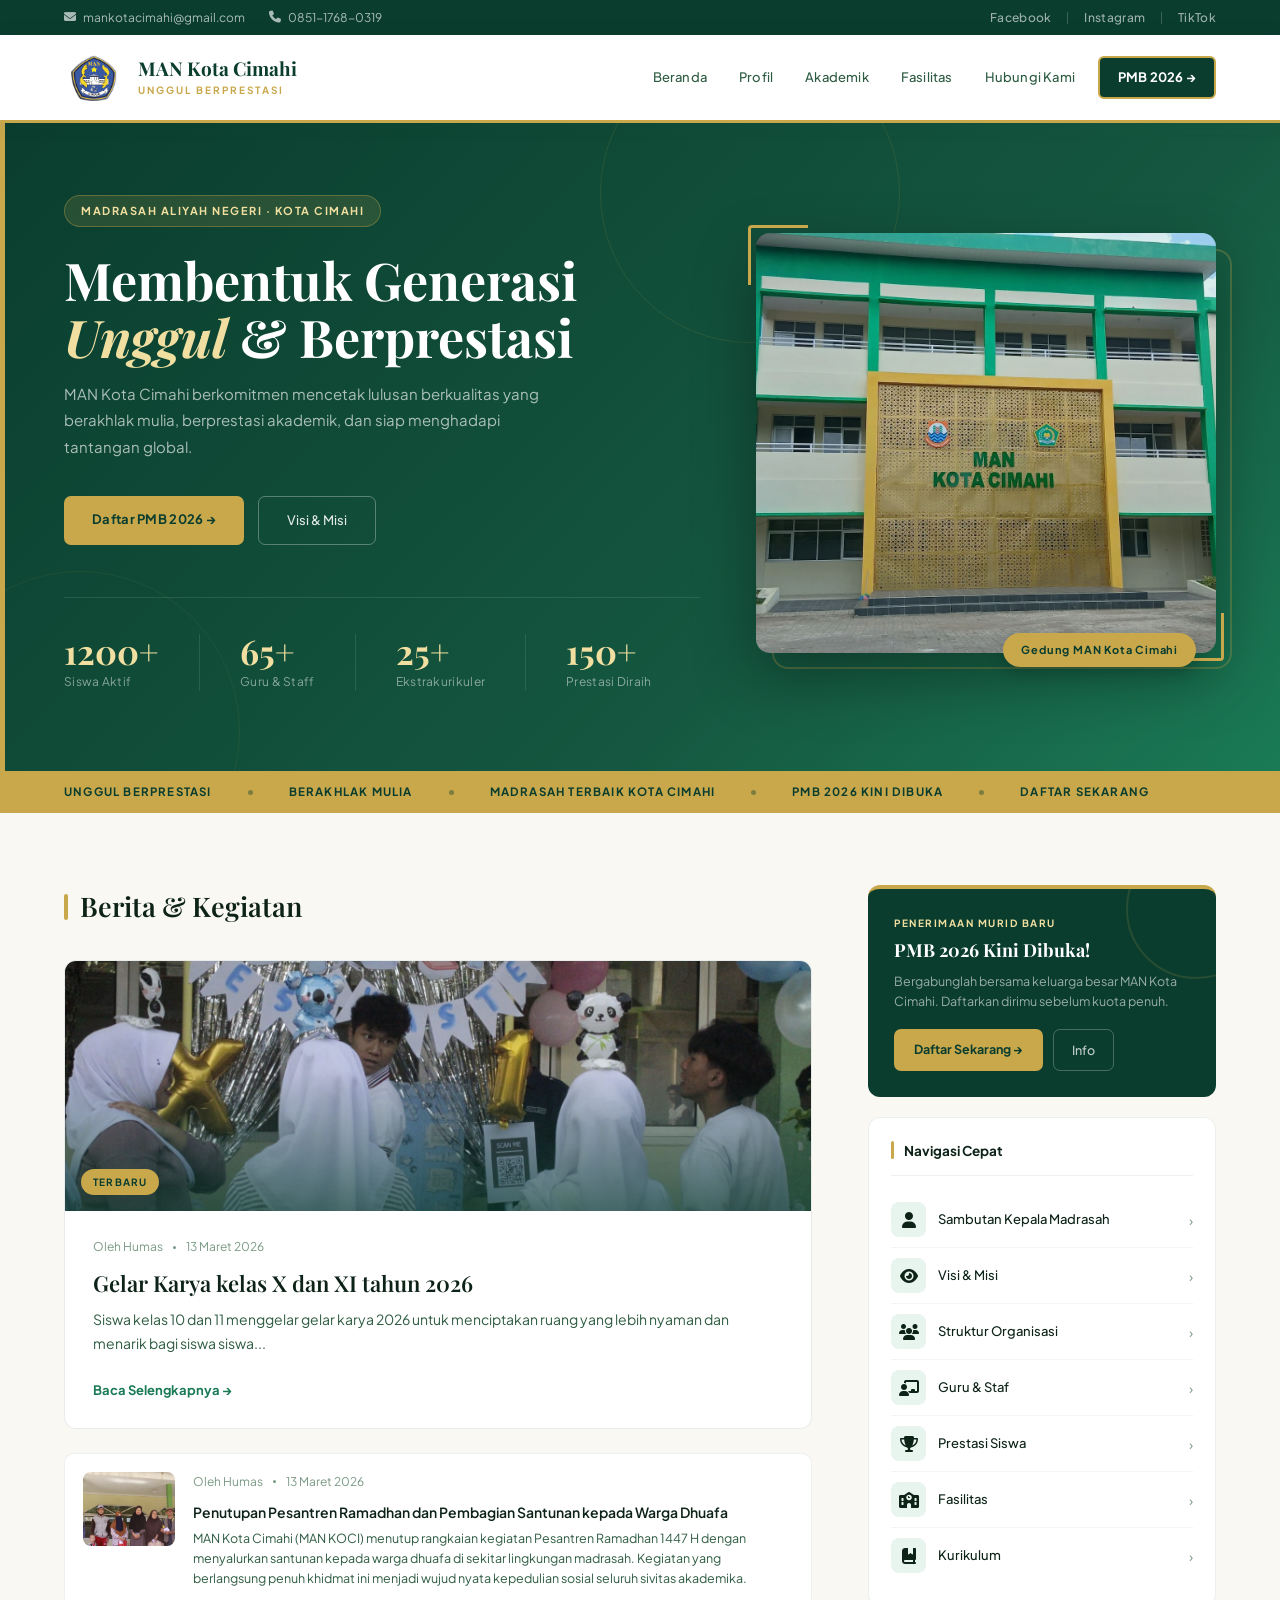
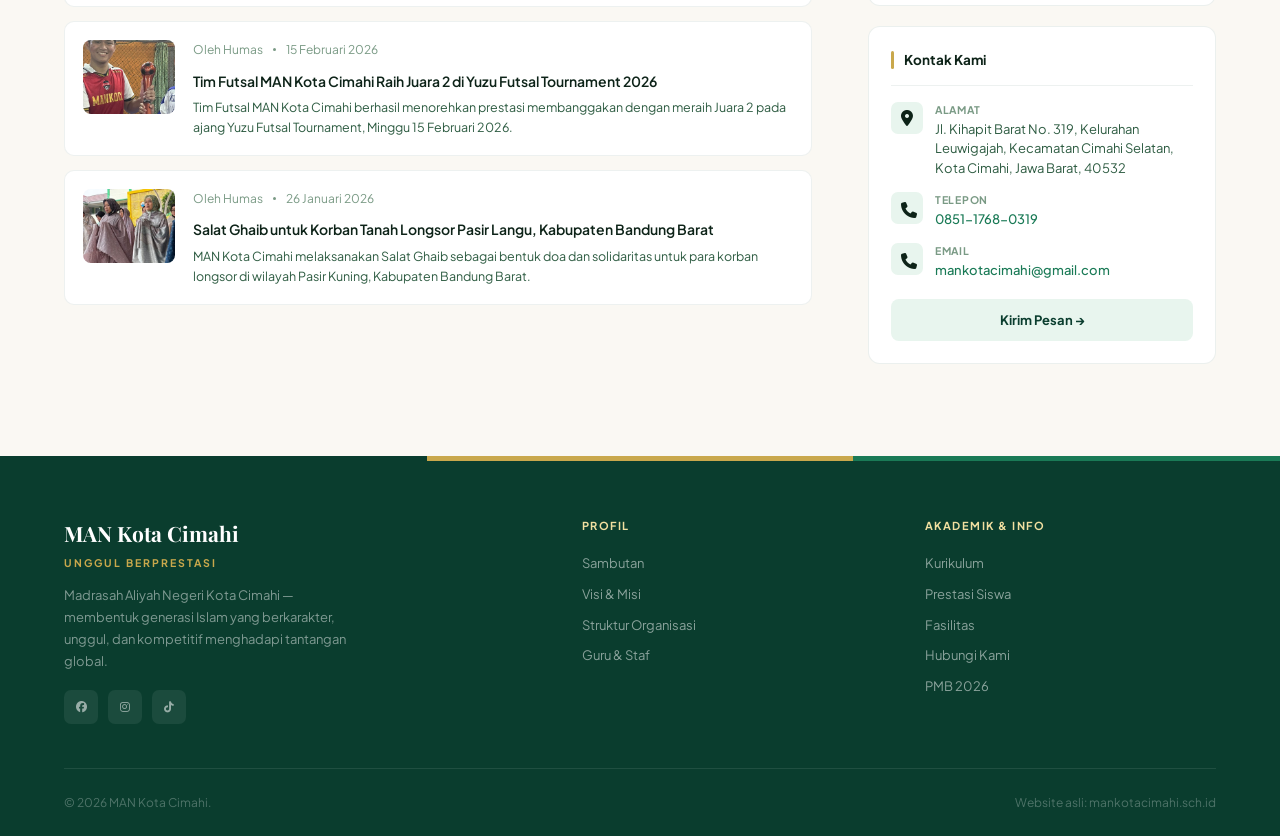
==== index.html @ 8b32c743 "Mengganti tiap logo svg menjadi logo dari Font Awesome, menghapus berita AE, dan merapihkan CSS" ====
<!DOCTYPE html>
<html lang="id">
    <head>
    <meta charset="UTF-8">
    <meta name="viewport" content="width=device-width, initial-scale=1.0">
    <title>MAN Kota Cimahi - Unggul Berprestasi</title>
    <link rel="preconnect" href="https://fonts.googleapis.com">
    <link rel="stylesheet" href="style.css">
    <link rel="icon" type="image/jpeg" href="souce img/mankoci.jpg">
    <link href="https://fonts.googleapis.com/css2?family=Playfair+Display:wght@500;600;700&family=Plus+Jakarta+Sans:wght@300;400;500;600;700&display=swap" rel="stylesheet">
    <link rel="stylesheet" href="https://cdnjs.cloudflare.com/ajax/libs/font-awesome/6.5.1/css/all.min.css">
</head>

<body>
    <div class="topbar">
        <div class="topbar-kiri">
            <a href="mailto:mankotacimahi@gmail.com">
                <i class="fa-solid fa-envelope topbar-icon"></i>mankotacimahi@gmail.com
            </a>

            <a href="tel:085117680319">
                <i class="fa-solid fa-phone topbar-icon"></i>0851-1768-0319
            </a>
        </div>
    <div class="topbar-kanan">
        <a href="https://facebook.com/mankotacimahi">Facebook</a>
        <div class="topbar-divider"></div>
        <a href="https://instagram.com/mankotacimahi_official">Instagram</a>
        <div class="topbar-divider"></div>
        <a href="https://tiktok.com/mankotacimahi">TikTok</a>
    </div>
    </div>

    <header>
        <div class="logo-area">
            <div class="logo-lingkaran">
            <img
                src="/souce img/mankoci.jpg"
                alt="Logo MAN Kota Cimahi"
                onerror="this.style.display='none'">
            </div>
            <div class="logo-teks">
            <h1>MAN Kota Cimahi</h1>
            <p>Unggul Berprestasi</p>
            </div>
        </div>
        <nav>
            <a href="https://mankotacimahi.sch.id/">Beranda</a>
            <a href="https://mankotacimahi.sch.id/sambutan/">Profil</a>
            <a href="https://mankotacimahi.sch.id/kurikulum/">Akademik</a>
            <a href="https://mankotacimahi.sch.id/fasilitas/">Fasilitas</a>
            <a href="https://mankotacimahi.sch.id/hubungi-kami/">Hubungi Kami</a>
            <a href="https://pmb.mankotacimahi.sch.id" class="nav-pmb">PMB 2026 →</a>
        </nav>
    </header>

    <section class="hero">
        <div class="hero-strip"></div>
        <div class="hero-deko-1"></div>
        <div class="hero-deko-2"></div>

        <div class="hero-inner">

            <div class="hero-teks">
                <div class="hero-badge">
                    <span>Madrasah Aliyah Negeri · Kota Cimahi</span>
                </div>
                <h2>Membentuk Generasi<br><em>Unggul</em> &amp; Berprestasi</h2>
                <p>MAN Kota Cimahi berkomitmen mencetak lulusan berkualitas yang berakhlak mulia, berprestasi akademik, dan siap menghadapi tantangan global.</p>
                <div class="hero-tombol">
                    <a href="https://pmb.mankotacimahi.sch.id" class="btn-emas">Daftar PMB 2026 →</a>
                    <a href="https://mankotacimahi.sch.id/visi-misi/" class="btn-outline">Visi & Misi</a>
                </div>
                <div class="hero-statistik">
                    <div class="stat">
                        <div class="stat-angka">1200+</div>
                        <div class="stat-label">Siswa Aktif</div>
                    </div>
                        <div class="stat">
                        <div class="stat-angka">65+</div>
                        <div class="stat-label">Guru & Staff</div>
                    </div>
                        <div class="stat">
                        <div class="stat-angka">25+</div>
                        <div class="stat-label">Ekstrakurikuler</div>
                    </div>
                        <div class="stat">
                        <div class="stat-angka">150+</div>
                        <div class="stat-label">Prestasi Diraih</div>
                    </div>
                </div>
            </div>

            <div class="hero-foto">
                <div class="hero-foto-frame">
                    <img
                    src="/souce img/gedung.jpg"
                    alt="Gedung MAN Kota Cimahi"
                    onerror="this.style.background='#155740'; this.style.display='block'">
                </div>
                <span class="foto-badge">Gedung MAN Kota Cimahi</span>
                <div class="foto-sudut"></div>
            </div>

        </div>
    </section>

    <div class="strip-emas">
        <span class="strip-item">Unggul Berprestasi</span>
        <span class="strip-titik"></span>
        <span class="strip-item">Berakhlak Mulia</span>
        <span class="strip-titik"></span>
        <span class="strip-item">Madrasah Terbaik Kota Cimahi</span>
        <span class="strip-titik"></span>
        <span class="strip-item">PMB 2026 Kini Dibuka</span>
        <span class="strip-titik"></span>
        <span class="strip-item">Daftar Sekarang</span>
    </div>

    <div class="konten-utama">

    <div>
        <div class="label-seksi">
            <h3>Berita &amp; Kegiatan</h3>
        </div>

        <div class="artikel-featured">
            <div class="artikel-gambar">
                <img
                src="/souce img/karya.jpeg"
                alt="Penutupan Pesantren Ramadhan"
                onerror="this.style.display='none'">
                <span class="badge-terbaru">Terbaru</span>
            </div>
            <div class="artikel-body">
                <div class="artikel-meta">
                    <span>Oleh Humas</span>
                    <span class="meta-dot"></span>
                    <span>13 Maret 2026</span>
                </div>
                <h4>
                    <a href="https://mankotacimahi.sch.id/2026/03/13/penutupan-pesantren-ramadhan-dan-pgian-santunan-kepada-warga-dhuafa/">
                        Gelar Karya kelas X dan XI tahun 2026
                    </a>
                </h4>
                <p>Siswa kelas 10 dan 11 menggelar gelar karya 2026 untuk menciptakan ruang yang lebih nyaman dan menarik bagi siswa siswa...</p>
                <a href="https://mankotacimahi.sch.id/2026/03/13/penutupan-pesantren-ramadhan-dan-pgian-santunan-kepada-warga-dhuafa/" class="baca-lagi">
                Baca Selengkapnya →
                </a>
            </div>
        </div>

        <div class="artikel-card">
            <div class="artikel-card-thumb">
                <img
                src="/souce img/penutupan.jpg"
                alt="Tim Futsal"
                onerror="this.style.display='none'"
                >
            </div>
            <div>
                <div class="artikel-meta">
                    <span>Oleh Humas</span>
                    <span class="meta-dot"></span>
                    <span>13 Maret 2026</span>
                </div>
                <h5>
                    <a href="https://mankotacimahi.sch.id/2026/02/15/83/">
                        Penutupan Pesantren Ramadhan dan Pembagian Santunan kepada Warga Dhuafa
                    </a>
                </h5>
                <p>MAN Kota Cimahi (MAN KOCI) menutup rangkaian kegiatan Pesantren Ramadhan 1447 H dengan menyalurkan santunan kepada warga dhuafa di sekitar lingkungan madrasah. Kegiatan yang berlangsung penuh khidmat ini menjadi wujud nyata kepedulian sosial seluruh sivitas akademika.</p>
            </div>
        </div>

        <div class="artikel-card">
            <div class="artikel-card-thumb">
                <img
                src="/souce img/futsal.jpeg"
                alt="Tim Futsal"
                onerror="this.style.display='none'"
                >
            </div>
            <div>
                <div class="artikel-meta">
                    <span>Oleh Humas</span>
                    <span class="meta-dot"></span>
                    <span>15 Februari 2026</span>
                </div>
                <h5>
                    <a href="https://mankotacimahi.sch.id/2026/02/15/83/">
                        Tim Futsal MAN Kota Cimahi Raih Juara 2 di Yuzu Futsal Tournament 2026
                    </a>
                </h5>
                <p>Tim Futsal MAN Kota Cimahi berhasil menorehkan prestasi membanggakan dengan meraih Juara 2 pada ajang Yuzu Futsal Tournament, Minggu 15 Februari 2026.</p>
            </div>
        </div>

        <div class="artikel-card">
            <div class="artikel-card-thumb">
                <img
                src="/souce img/solat.jpeg"
                alt="Salat Ghaib"
                onerror="this.style.display='none'">
            </div>
            <div>
                <div class="artikel-meta">
                    <span>Oleh Humas</span>
                    <span class="meta-dot"></span>
                    <span>26 Januari 2026</span>
                </div>
                <h5>
                <a href="https://mankotacimahi.sch.id/2026/01/26/salat-ghaib-untuk-korban-tanah-longsor-pasir-langu-kabupaten-bandung-barat/">
                    Salat Ghaib untuk Korban Tanah Longsor Pasir Langu, Kabupaten Bandung Barat
                </a>
                </h5>
                <p>MAN Kota Cimahi melaksanakan Salat Ghaib sebagai bentuk doa dan solidaritas untuk para korban longsor di wilayah Pasir Kuning, Kabupaten Bandung Barat.</p>
            </div>
        </div>
    </div>

    <aside>
        <div class="kartu-pmb">
            <div class="pmb-label">Penerimaan Murid Baru</div>
            <h4>PMB 2026 Kini Dibuka!</h4>
            <p>Bergabunglah bersama keluarga besar MAN Kota Cimahi. Daftarkan dirimu sebelum kuota penuh.</p>

            <div class="pmb-tombol">
                <a href="https://pmb.mankotacimahi.sch.id" class="daftar">Daftar Sekarang →</a>
                <a href="https://mankotacimahi.sch.id/hubungi-kami/" class="info">Info</a>
            </div>
        </div>

        <div class="sidebar-kartu">
        <div class="sidebar-label"><h4>Navigasi Cepat</h4></div>

        <a href="https://mankotacimahi.sch.id/sambutan/" class="quick-link">
            <div class="ql-ikon"><i class="fa-solid fa-user"></i></div>
            <span class="ql-teks">Sambutan Kepala Madrasah</span>
            <span class="ql-panah">›</span>
        </a>

        <a href="https://mankotacimahi.sch.id/visi-misi/" class="quick-link">
            <div class="ql-ikon"><i class="fa-solid fa-eye"></i></div>
            <span class="ql-teks">Visi &amp; Misi</span>
            <span class="ql-panah">›</span>
        </a>

        <a href="https://mankotacimahi.sch.id/struktur-organisasi/" class="quick-link">
            <div class="ql-ikon"><i class="fa-solid fa-users"></i></div>
            <span class="ql-teks">Struktur Organisasi</span>
            <span class="ql-panah">›</span>
        </a>

        <a href="https://mankotacimahi.sch.id/guru-dan-staf/" class="quick-link">
            <div class="ql-ikon"><i class="fa-solid fa-chalkboard-user"></i></svg></div>
            <span class="ql-teks">Guru &amp; Staf</span>
            <span class="ql-panah">›</span>
        </a>

        <a href="https://mankotacimahi.sch.id/prestasi-siswa/" class="quick-link">
            <div class="ql-ikon"><i class="fa-solid fa-trophy"></i></div>
            <span class="ql-teks">Prestasi Siswa</span>
            <span class="ql-panah">›</span>
        </a>

        <a href="https://mankotacimahi.sch.id/fasilitas/" class="quick-link">
            <div class="ql-ikon"><i class="fa-solid fa-school"></i></div>
            <span class="ql-teks">Fasilitas</span>
            <span class="ql-panah">›</span>
        </a>

        <a href="https://mankotacimahi.sch.id/kurikulum/" class="quick-link">
            <div class="ql-ikon"><i class="fa-solid fa-book-bookmark"></i></div>
            <span class="ql-teks">Kurikulum</span>
            <span class="ql-panah">›</span>
        </a>
        </div>

        <div class="sidebar-kartu">
        <div class="sidebar-label"><h4>Kontak Kami</h4></div>

        <div class="kontak-item">
            <div class="kontak-ikon"><i class="fa-solid fa-location-dot"></i></div>
            <div class="kontak-teks"><strong>Alamat</strong>Jl. Kihapit Barat No. 319, Kelurahan Leuwigajah, Kecamatan Cimahi Selatan, Kota Cimahi, Jawa Barat, 40532</div>
        </div>

        <div class="kontak-item">
            <div class="kontak-ikon"><i class="fa-solid fa-phone topbar-icon"></i></div>
            <div class="kontak-teks"><strong>Telepon</strong><a href="tel:085117680319">0851-1768-0319</a></div>
        </div>

        <div class="kontak-item">
            <div class="kontak-ikon"><i class="fa-solid fa-phone topbar-icon"></i></div>
            <div class="kontak-teks"><strong>Email</strong><a href="mailto:mankotacimahi@gmail.com">mankotacimahi@gmail.com</a></div>
        </div>

        <a href="https://mankotacimahi.sch.id/hubungi-kami/" class="btn-pesan">Kirim Pesan →</a>
        </div>

    </aside>
    </div>

    <div class="footer-stripe">
        <span class="fs-tua"></span>
        <span class="fs-emas"></span>
        <span class="fs-mid"></span>
    </div>

    <footer>
        <div class="footer-atas">
            <div class="footer-brand">
                <h3>MAN Kota Cimahi</h3>
                <span class="footer-tagline">Unggul Berprestasi</span>
                <p>Madrasah Aliyah Negeri Kota Cimahi — membentuk generasi Islam yang berkarakter, unggul, dan kompetitif menghadapi tantangan global.</p>
                
                <div class="footer-sosial">
                    <a href="https://facebook.com/mankotacimahi" class="sosial-btn"><i class="fa-brands fa-facebook"></i></a>
                    <a href="https://instagram.com/mankotacimahi_official" class="sosial-btn"><i class="fa-brands fa-instagram"></i></a>
                    <a href="https://tiktok.com/mankotacimahi" class="sosial-btn"><i class="fa-brands fa-tiktok"></i></a>
                </div>
            </div>
            <div class="footer-kolom">
                <h4>Profil</h4>
                <a href="https://mankotacimahi.sch.id/sambutan/">Sambutan</a>
                <a href="https://mankotacimahi.sch.id/visi-misi/">Visi &amp; Misi</a>
                <a href="https://mankotacimahi.sch.id/struktur-organisasi/">Struktur Organisasi</a>
                <a href="https://mankotacimahi.sch.id/guru-dan-staf/">Guru &amp; Staf</a>
            </div>
            <div class="footer-kolom">
                <h4>Akademik &amp; Info</h4>
                <a href="https://mankotacimahi.sch.id/kurikulum/">Kurikulum</a>
                <a href="https://mankotacimahi.sch.id/prestasi-siswa/">Prestasi Siswa</a>
                <a href="https://mankotacimahi.sch.id/fasilitas/">Fasilitas</a>
                <a href="https://mankotacimahi.sch.id/hubungi-kami/">Hubungi Kami</a>
                <a href="https://pmb.mankotacimahi.sch.id">PMB 2026 </a>
            </div>
        </div>
        <div class="footer-bawah">
            <p>© 2026 MAN Kota Cimahi.</p>
            <span>Website asli: mankotacimahi.sch.id</span>
        </div>
    </footer>

    </body>
</html>
---- style.css ----
*, *::before, *::after {
  margin: 0;
  padding: 0;
  box-sizing: border-box;
}

:root {
  --hijau-tua:      #0a3d2e;
  --hijau-mid:      #155740;
  --hijau-aksen:    #1a7a56;
  --hijau-muda:     #e8f5ee;

  --emas:           #c9a84c;
  --emas-terang:    #f0dfa0;
  --emas-muda:      #fdf8ec;

  --putih:          #ffffff;
  --krem:           #faf8f3;
  --teks-gelap:     #0d2318;
  --teks-sedang:    #2e5c42;
  --teks-redup:     #7a9a85;
}

body {
  font-family: 'Plus Jakarta Sans', sans-serif;
  background: var(--krem);
  color: var(--teks-gelap);
  line-height: 1.6;
}

a { 
  text-decoration: none; 
  transition: all 0.2s ease; 
}

.topbar {
  background: var(--hijau-tua);
  padding: 8px 64px;
  display: flex;
  justify-content: space-between;
  align-items: center;
  font-size: 12px;
}

.topbar-kiri {
  display: flex;
  gap: 24px;
  align-items: center;
}

.topbar-kiri a {
  color: rgba(255,255,255,0.65);
  display: flex;
  align-items: center;
  gap: 6px;
}
.topbar-kiri a:hover { color: var(--emas-terang); }

.topbar-icon {
  width: 13px; height: 13px;
  stroke: currentColor;
  stroke-width: 2;
  fill: none;
  flex-shrink: 0;
}

.topbar-kanan {
  display: flex;
  gap: 16px;
  align-items: center;
}

.topbar-kanan a {
  color: rgba(255,255,255,0.6);
  font-weight: 500;
  letter-spacing: 0.3px;
}
.topbar-kanan a:hover { color: var(--emas-terang); }

.topbar-divider {
  width: 1px;
  height: 12px;
  background: rgba(255,255,255,0.2);
}

header {
  background: var(--putih);
  border-bottom: 3px solid var(--emas);
  padding: 0 64px;
  height: 88px;
  display: flex;
  align-items: center;
  justify-content: space-between;
  position: sticky;
  top: 0;
  z-index: 100;
  box-shadow: 0 2px 20px rgba(10, 61, 46, 0.08);
}

.logo-area {
  display: flex;
  align-items: center;
  gap: 14px;
}

.logo-lingkaran {
  width: 60px;
  height: 60px;
  display: flex;
  align-items: center;
  justify-content: center;
  flex-shrink: 0;
  overflow: hidden;
}

.logo-lingkaran img {
  width: 46px;
  height: 46px;
  object-fit: contain;
}

.logo-teks h1 {
  font-family: 'Playfair Display', serif;
  font-size: 19px;
  font-weight: 700;
  color: var(--hijau-tua);
  line-height: 1.1;
}

.logo-teks p {
  font-size: 10px;
  color: var(--emas);
  font-weight: 700;
  letter-spacing: 2px;
  text-transform: uppercase;
  margin-top: 3px;
}

nav {
  display: flex;
  align-items: center;
  gap: 2px;
}

nav a {
  padding: 9px 15px;
  font-size: 13px;
  font-weight: 500;
  color: var(--teks-sedang);
  border-radius: 6px;
  letter-spacing: 0.2px;
}

nav a:hover {
  background: var(--hijau-muda);
  color: var(--hijau-tua);
}

nav .nav-pmb {
  background: var(--hijau-tua);
  color: var(--putih) !important;
  font-weight: 700;
  padding: 9px 18px;
  border-radius: 6px;
  margin-left: 6px;
  border: 2px solid var(--emas);
}

nav .nav-pmb:hover {
  background: var(--hijau-mid);
}


.hero {
  background: linear-gradient(135deg, var(--hijau-tua) 0%, var(--hijau-mid) 65%, var(--hijau-aksen) 100%);
  padding: 72px 64px 80px;
  position: relative;
  overflow: hidden;
  min-height: 520px;
  display: flex;
  align-items: center;
}

.hero-deko-1 {
  position: absolute;
  top: -80px; right: 380px;
  width: 300px; height: 300px;
  border: 1.5px solid rgba(201,168,76,0.12);
  border-radius: 50%;
  pointer-events: none;
}

.hero-deko-2 {
  position: absolute;
  bottom: -120px; left: -80px;
  width: 320px; height: 320px;
  border: 1px solid rgba(201,168,76,0.08);
  border-radius: 50%;
  pointer-events: none;
}

.hero-strip {
  position: absolute;
  left: 0; top: 0; bottom: 0;
  width: 5px;
  background: var(--emas);
}

.hero-inner {
  position: relative;
  z-index: 1;
  width: 100%;
  display: grid;
  grid-template-columns: 1fr 460px;
  gap: 56px;
  align-items: center;
}


.hero-badge {
  display: inline-flex;
  align-items: center;
  gap: 8px;
  background: rgba(201,168,76,0.15);
  border: 1px solid rgba(201,168,76,0.35);
  border-radius: 20px;
  padding: 6px 16px;
  margin-bottom: 24px;
}

.hero-badge span {
  font-size: 11px;
  color: var(--emas-terang);
  font-weight: 700;
  letter-spacing: 1.5px;
  text-transform: uppercase;
}

.hero-teks h2 {
  font-family: 'Playfair Display', serif;
  font-size: 52px;
  font-weight: 700;
  color: var(--putih);
  line-height: 1.1;
  margin-bottom: 16px;
}

.hero-teks h2 em {
  font-style: italic;
  color: var(--emas-terang);
}

.hero-teks > p {
  font-size: 15px;
  color: rgba(255,255,255,0.65);
  max-width: 480px;
  line-height: 1.75;
  margin-bottom: 36px;
}

.hero-tombol {
  display: flex;
  gap: 14px;
  flex-wrap: wrap;
}

.btn-emas {
  background: var(--emas);
  color: var(--hijau-tua);
  padding: 13px 28px;
  border-radius: 7px;
  font-size: 13px;
  font-weight: 700;
  letter-spacing: 0.3px;
}
.btn-emas:hover { background: var(--emas-terang); color: var(--hijau-tua); }

.btn-outline {
  border: 1.5px solid rgba(255,255,255,0.3);
  color: rgba(255,255,255,0.88);
  padding: 13px 28px;
  border-radius: 7px;
  font-size: 13px;
  font-weight: 500;
}
.btn-outline:hover {
  background: rgba(255,255,255,0.07);
  border-color: rgba(255,255,255,0.55);
}

.hero-statistik {
  display: flex;
  gap: 0;
  margin-top: 52px;
  padding-top: 36px;
  border-top: 1px solid rgba(255,255,255,0.1);
}

.stat {
  padding-right: 40px;
  border-right: 1px solid rgba(255,255,255,0.1);
}
.stat:not(:first-child) { padding-left: 40px; }
.stat:last-child { border-right: none; }

.stat-angka {
  font-family: 'Playfair Display', serif;
  font-size: 34px;
  font-weight: 700;
  color: var(--emas-terang);
  line-height: 1;
}

.stat-label {
  font-size: 12px;
  color: rgba(255,255,255,0.5);
  margin-top: 4px;
  letter-spacing: 0.3px;
}

.hero-foto {
  position: relative;
  height: 420px;
  display: flex;
  align-items: center;
  justify-content: center;
}

.hero-foto::before {
  content: '';
  position: absolute;
  top: 16px; left: 16px;
  right: -16px; bottom: -16px;
  border: 2px solid rgba(201,168,76,0.3);
  border-radius: 16px;
  z-index: 0;
}

.hero-foto::after {
  content: '';
  position: absolute;
  top: -8px; left: -8px;
  width: 60px; height: 60px;
  border-top: 3px solid var(--emas);
  border-left: 3px solid var(--emas);
  border-radius: 4px 0 0 0;
  z-index: 2;
}

.hero-foto-frame {
  position: relative;
  width: 100%;
  height: 100%;
  border-radius: 14px;
  overflow: hidden;
  z-index: 1;
  box-shadow: 0 24px 60px rgba(0,0,0,0.35);
}

.hero-foto-frame::after {
  content: '';
  position: absolute;
  inset: 0;
  background: linear-gradient(
    to bottom,
    rgba(10,61,46,0.08) 0%,
    rgba(10,61,46,0.18) 100%
  );
  pointer-events: none;
}

.hero-foto-frame img {
  width: 100%;
  height: 100%;
  object-fit: cover;
  object-position: center top;
  display: block;
}

.foto-badge {
  position: absolute;
  bottom: -14px;
  right: 20px;
  background: var(--emas);
  color: var(--hijau-tua);
  font-size: 11px;
  font-weight: 700;
  letter-spacing: 0.8px;
  padding: 8px 18px;
  border-radius: 20px;
  box-shadow: 0 4px 16px rgba(0,0,0,0.2);
  z-index: 3;
  white-space: nowrap;
}

.foto-sudut {
  position: absolute;
  bottom: -8px; right: -8px;
  width: 48px; height: 48px;
  border-bottom: 3px solid var(--emas);
  border-right: 3px solid var(--emas);
  border-radius: 0 0 4px 0;
  z-index: 2;
}

.strip-emas {
  background: var(--emas);
  padding: 12px 64px;
  display: flex;
  gap: 36px;
  align-items: center;
  overflow: hidden;
}

.strip-item {
  font-size: 11.5px;
  font-weight: 700;
  color: var(--hijau-tua);
  letter-spacing: 1.2px;
  text-transform: uppercase;
  white-space: nowrap;
}

.strip-titik {
  width: 5px; height: 5px;
  background: var(--hijau-tua);
  border-radius: 50%;
  opacity: 0.4;
  flex-shrink: 0;
}

.konten-utama {
  padding: 72px 64px;
  display: grid;
  grid-template-columns: 1fr 348px;
  gap: 56px;
  max-width: 1280px;
  margin: 0 auto;
}

.label-seksi {
  display: flex;
  align-items: center;
  gap: 12px;
  margin-bottom: 32px;
}

.label-seksi::before {
  content: '';
  display: block;
  width: 4px; height: 26px;
  background: var(--emas);
  border-radius: 2px;
  flex-shrink: 0;
}

.label-seksi h3 {
  font-family: 'Playfair Display', serif;
  font-size: 27px;
  font-weight: 600;
  color: var(--teks-gelap);
}

.artikel-featured {
  background: var(--putih);
  border-radius: 12px;
  overflow: hidden;
  border: 1px solid rgba(10,61,46,0.09);
  margin-bottom: 24px;
  transition: box-shadow 0.2s, transform 0.2s;
}

.artikel-featured:hover {
  box-shadow: 0 6px 24px rgba(10,61,46,0.1);
  transform: translateY(-2px);
}

.artikel-gambar {
  width: 100%;
  height: 250px;
  position: relative;
  overflow: hidden;
  background: var(--hijau-mid);
}

.artikel-gambar img {
  width: 100%; height: 100%;
  object-fit: cover;
  display: block;
}

.artikel-gambar::after {
  content: '';
  position: absolute;
  inset: 0;
  background: linear-gradient(to top, rgba(10,61,46,0.65) 0%, transparent 55%);
}

.badge-terbaru {
  position: absolute;
  bottom: 16px; left: 16px;
  z-index: 1;
  background: var(--emas);
  color: var(--hijau-tua);
  font-size: 10px;
  font-weight: 700;
  letter-spacing: 1.2px;
  text-transform: uppercase;
  padding: 5px 12px;
  border-radius: 20px;
}

.artikel-body { 
  padding: 26px 28px; 
}

.artikel-meta {
  display: flex;
  align-items: center;
  gap: 10px;
  margin-bottom: 12px;
}

.artikel-meta span {
  font-size: 12px;
  color: var(--teks-redup);
}

.meta-dot {
  width: 3px; height: 3px;
  background: var(--teks-redup);
  border-radius: 50%;
}

.artikel-featured h4 {
  font-family: 'Playfair Display', serif;
  font-size: 22px;
  font-weight: 600;
  color: var(--teks-gelap);
  line-height: 1.35;
  margin-bottom: 10px;
}

.artikel-featured h4 a { 
  color: inherit; 
}
.artikel-featured h4 a:hover { 
  color: var(--hijau-aksen); 
}

.artikel-featured p {
  font-size: 14px;
  color: var(--teks-sedang);
  line-height: 1.7;
  margin-bottom: 20px;
}

.baca-lagi {
  display: inline-flex;
  align-items: center;
  gap: 6px;
  font-size: 13px;
  font-weight: 700;
  color: var(--hijau-aksen);
}
.baca-lagi:hover { 
  gap: 10px; 
  color: var(--hijau-tua); 
}

.artikel-card {
  display: flex;
  gap: 18px;
  background: var(--putih);
  border-radius: 10px;
  padding: 18px;
  border: 1px solid rgba(10,61,46,0.07);
  margin-bottom: 14px;
  align-items: flex-start;
  transition: border-color 0.2s, box-shadow 0.2s;
}

.artikel-card:hover {
  border-color: rgba(10,61,46,0.2);
  box-shadow: 0 3px 12px rgba(10,61,46,0.07);
}

.artikel-card-thumb {
  width: 92px; height: 74px;
  border-radius: 8px;
  flex-shrink: 0;
  overflow: hidden;
  background: var(--hijau-muda);
}

.artikel-card-thumb img {
  width: 100%; height: 100%;
  object-fit: cover;
  display: block;
}

.artikel-card h5 {
  font-size: 14px;
  font-weight: 600;
  color: var(--teks-gelap);
  line-height: 1.4;
  margin-bottom: 6px;
}

.artikel-card h5 a { 
  color: inherit; 
}

.artikel-card h5 a:hover { 
  color: var(--hijau-aksen); 
}

.artikel-card p {
  font-size: 12.5px;
  color: var(--teks-sedang);
  line-height: 1.6;
}

.sidebar-kartu {
  background: var(--putih);
  border-radius: 12px;
  border: 1px solid rgba(10,61,46,0.08);
  padding: 22px;
  margin-bottom: 20px;
}

.sidebar-label {
  display: flex;
  align-items: center;
  gap: 10px;
  margin-bottom: 16px;
  padding-bottom: 14px;
  border-bottom: 1px solid rgba(10,61,46,0.07);
}

.sidebar-label::before {
  content: '';
  display: block;
  width: 3px; height: 18px;
  background: var(--emas);
  border-radius: 2px;
  flex-shrink: 0;
}

.sidebar-label h4 {
  font-size: 13.5px;
  font-weight: 700;
  color: var(--teks-gelap);
}

.quick-link {
  display: flex;
  align-items: center;
  gap: 12px;
  padding: 10px 0;
  border-bottom: 1px solid rgba(10,61,46,0.05);
  color: var(--teks-gelap);
}

.quick-link:last-child { 
  border-bottom: none; 
}

.quick-link:hover .ql-ikon { 
  background: var(--hijau-tua); 
}

.quick-link:hover .ql-ikon i { 
  stroke: var(--putih); 
}

.quick-link:hover .ql-teks { 
  color: var(--hijau-aksen); 
}

.ql-ikon {
  width: 35px; height: 35px;
  background: var(--hijau-muda);
  border-radius: 8px;
  display: flex; align-items: center; justify-content: center;
  flex-shrink: 0;
  transition: background 0.2s;
}

.ql-ikon svg {
  width: 15px; height: 15px;
  stroke: var(--hijau-aksen);
  stroke-width: 2;
  fill: none;
  transition: stroke 0.2s;
}

.ql-teks {
  font-size: 13px;
  font-weight: 500;
  color: var(--teks-gelap);
  transition: color 0.2s;
}

.ql-panah {
  margin-left: auto;
  font-size: 14px;
  color: var(--teks-redup);
}

.kontak-item {
  display: flex;
  gap: 12px;
  margin-bottom: 14px;
  align-items: flex-start;
}
.kontak-item:last-child { 
  margin-bottom: 0; 
}

.kontak-ikon {
  width: 32px; height: 32px;
  background: var(--hijau-muda);
  border-radius: 7px;
  display: flex; align-items: center; justify-content: center;
  flex-shrink: 0;
}

.kontak-ikon svg {
  width: 14px; height: 14px;
  stroke: var(--hijau-aksen);
  stroke-width: 2;
  fill: none;
}

.kontak-teks {
  font-size: 13px;
  color: var(--teks-sedang);
  line-height: 1.5;
}

.kontak-teks strong {
  display: block;
  font-size: 10.5px;
  color: var(--teks-redup);
  font-weight: 700;
  letter-spacing: 0.7px;
  text-transform: uppercase;
  margin-bottom: 2px;
}

.kontak-teks a { 
  color: var(--hijau-aksen); 
  font-weight: 500; 
}

.kontak-teks a:hover { 
  color: var(--hijau-tua); 
}

.btn-pesan {
  display: block;
  text-align: center;
  margin-top: 18px;
  padding: 11px;
  background: var(--hijau-muda);
  color: var(--hijau-tua);
  font-size: 13px;
  font-weight: 700;
  border-radius: 8px;
}

.btn-pesan:hover { 
  background: var(--hijau-tua); 
  color: var(--putih); }

.kartu-pmb {
  background: var(--hijau-tua);
  border-radius: 12px;
  padding: 26px;
  position: relative;
  overflow: hidden;
  margin-bottom: 20px;
  border-top: 4px solid var(--emas);
}

.kartu-pmb::before {
  content: '';
  position: absolute;
  top: -50px; right: -50px;
  width: 140px; height: 140px;
  border: 2px solid rgba(201,168,76,0.15);
  border-radius: 50%;
  pointer-events: none;
}

.pmb-label {
  font-size: 10px;
  font-weight: 700;
  letter-spacing: 1.5px;
  text-transform: uppercase;
  color: var(--emas-terang);
  margin-bottom: 8px;
  position: relative;
}

.kartu-pmb h4 {
  font-family: 'Playfair Display', serif;
  font-size: 18px;
  color: var(--putih);
  margin-bottom: 8px;
  line-height: 1.3;
  position: relative;
}

.kartu-pmb p {
  font-size: 12.5px;
  color: rgba(255,255,255,0.58);
  line-height: 1.6;
  margin-bottom: 18px;
  position: relative;
}

.pmb-tombol {
  display: flex;
  gap: 10px;
  position: relative;
}

.pmb-tombol a.daftar {
  display: inline-block;
  background: var(--emas);
  color: var(--hijau-tua);
  font-size: 12.5px;
  font-weight: 700;
  padding: 10px 20px;
  border-radius: 7px;
}
.pmb-tombol a.daftar:hover { 
  background: var(--emas-terang); 
}

.pmb-tombol a.info {
  display: inline-block;
  border: 1.5px solid rgba(255,255,255,0.25);
  color: rgba(255,255,255,0.75);
  font-size: 12.5px;
  font-weight: 500;
  padding: 10px 18px;
  border-radius: 7px;
}

.pmb-tombol a.info:hover {
  background: rgba(255,255,255,0.08);
  color: var(--putih);
}

.footer-stripe {
  display: flex;
  height: 5px;
}

.fs-tua   { 
  background: var(--hijau-tua); 
  flex: 1; 
}

.fs-emas  { 
  background: var(--emas); flex: 1; 
}

.fs-mid   { 
  background: var(--hijau-aksen); 
  flex: 1; 
}

footer {
  background: var(--hijau-tua);
  padding: 56px 64px 24px;
}

.footer-atas {
  display: grid;
  grid-template-columns: 1.6fr 1fr 1fr;
  gap: 52px;
  padding-bottom: 44px;
  border-bottom: 1px solid rgba(255,255,255,0.09);
}

.footer-brand h3 {
  font-family: 'Playfair Display', serif;
  font-size: 21px;
  color: var(--putih);
  margin-bottom: 4px;
}

.footer-tagline {
  font-size: 10.5px;
  color: var(--emas);
  font-weight: 700;
  letter-spacing: 2px;
  text-transform: uppercase;
  margin-bottom: 12px;
  display: block;
}

.footer-brand p {
  font-size: 13px;
  color: rgba(255,255,255,0.48);
  line-height: 1.7;
  max-width: 300px;
  margin-bottom: 18px;
}

.footer-sosial { 
  display: flex; 
  gap: 10px; 
}

.sosial-btn {
  width: 34px; height: 34px;
  background: rgba(255,255,255,0.07);
  border-radius: 7px;
  display: flex; align-items: center; justify-content: center;
  font-size: 11px;
  color: rgba(255,255,255,0.55);
  font-weight: 700;
}
.sosial-btn:hover { background: var(--emas); color: var(--hijau-tua); }

.footer-kolom h4 {
  font-size: 11px;
  font-weight: 700;
  color: var(--emas-terang);
  letter-spacing: 1.5px;
  text-transform: uppercase;
  margin-bottom: 18px;
}

.footer-kolom a {
  display: block;
  font-size: 13px;
  color: rgba(255,255,255,0.52);
  margin-bottom: 10px;
}
.footer-kolom a:hover { color: var(--putih); }

.footer-bawah {
  padding-top: 24px;
  display: flex;
  justify-content: space-between;
  align-items: center;
}

.footer-bawah p,
.footer-bawah span {
  font-size: 12px;
  color: rgba(255,255,255,0.28);
}

@media (max-width: 1100px) {
  .hero-inner {
    grid-template-columns: 1fr 360px;
    gap: 40px;
  }

  .hero-teks h2 { 
    font-size: 42px;
  }
}

@media (max-width: 900px) {
  .topbar, header, .strip-emas, .konten-utama, footer {
    padding-left: 32px;
    padding-right: 32px;
  }

  .hero {
    padding: 56px 32px 64px;
  }

  .hero-inner { 
    grid-template-columns: 1fr; 
  }

  .hero-foto { height: 300px; 
    max-width: 500px; 
    margin: 0 auto; 
  }

  .konten-utama { 
    grid-template-columns: 1fr; 
  }

  .footer-atas { 
    grid-template-columns: 1fr 1fr; 
  }
}

@media (max-width: 640px) {
  .topbar {
    flex-direction: column;
    gap: 8px; 
    padding: 10px 20px;
  }

  header {
    padding: 12px 20px; 
    height: auto; 
    flex-wrap: wrap; 
    gap: 12px; 
  }

  nav {
    flex-wrap: wrap; 
    justify-content: center; 
  }

  .hero { 
    padding: 40px 20px 52px; 
  }

  .hero-teks h2 { 
    font-size: 32px; 
  }

  .hero-statistik { 
    flex-wrap: wrap; 
    gap: 20px; 
  }

  .stat { 
    border-right: none; 
    padding: 0; 
  }

  .strip-emas { 
    padding: 11px 20px; 
    gap: 24px; 
  }

  .konten-utama { 
    padding: 40px 20px; 
  }

  footer { 
    padding: 40px 20px 20px; 
  }

  .footer-atas { 
    grid-template-columns: 1fr; 
  }

  .footer-bawah { 
    flex-direction: column; 
    gap: 8px; 
    text-align: center; 
  }
}
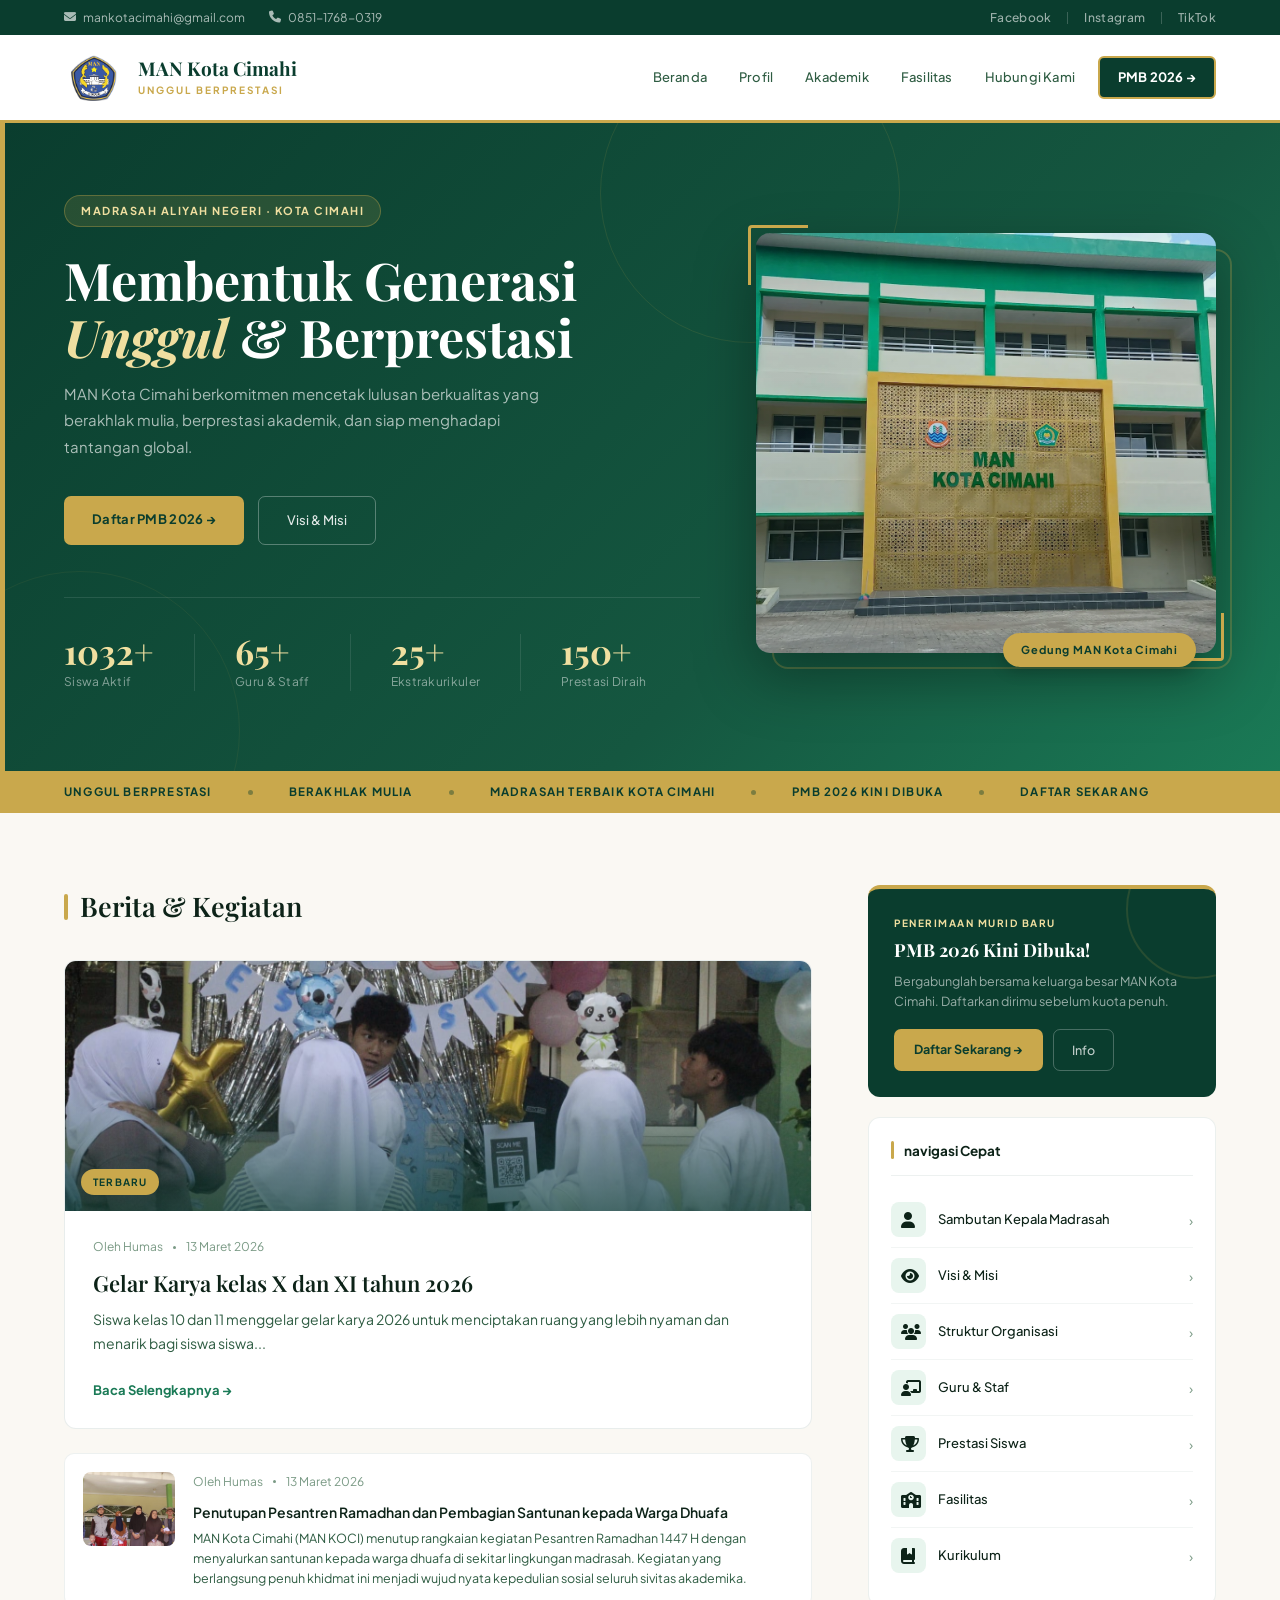
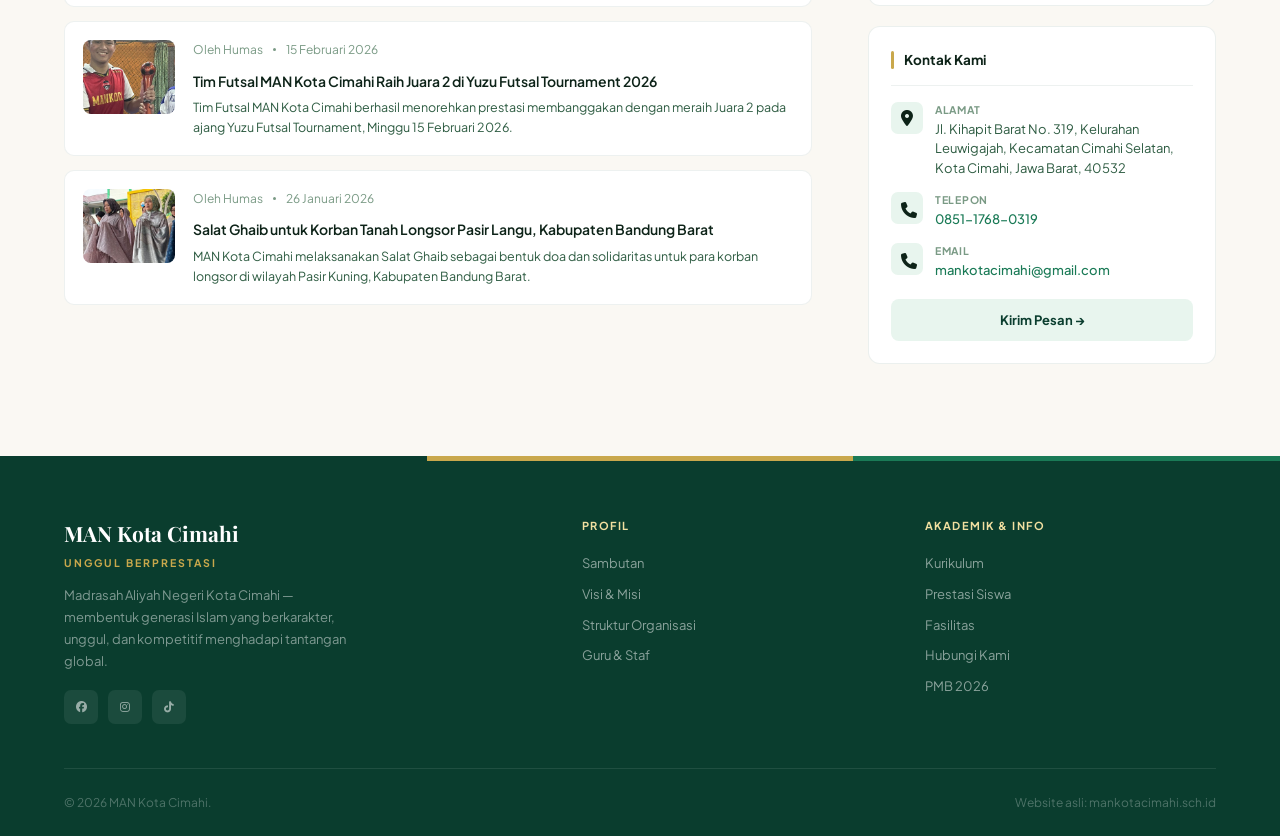
==== commit f409fb20: "Menambah script.js dan beberapa animasi untuk teks dan foto" ====
--- a/index.html
+++ b/index.html
@@ -61,7 +61,7 @@
 
         <div class="hero-inner">
 
-            <div class="hero-teks">
+            <div class="hero-teks fade-left">
                 <div class="hero-badge">
                     <span>Madrasah Aliyah Negeri · Kota Cimahi</span>
                 </div>
@@ -73,25 +73,25 @@
                 </div>
                 <div class="hero-statistik">
                     <div class="stat">
-                        <div class="stat-angka">1200+</div>
+                        <div class="stat-angka counter" data-target="1200">0</div>
                         <div class="stat-label">Siswa Aktif</div>
                     </div>
                         <div class="stat">
-                        <div class="stat-angka">65+</div>
+                        <div class="stat-angka counter" data-target="65">0</div>
                         <div class="stat-label">Guru & Staff</div>
                     </div>
                         <div class="stat">
-                        <div class="stat-angka">25+</div>
+                        <div class="stat-angka counter" data-target="25">0</div>
                         <div class="stat-label">Ekstrakurikuler</div>
                     </div>
                         <div class="stat">
-                        <div class="stat-angka">150+</div>
+                        <div class="stat-angka counter" data-target="150">0</div>
                         <div class="stat-label">Prestasi Diraih</div>
                     </div>
                 </div>
             </div>
 
-            <div class="hero-foto">
+            <div class="hero-foto fade-right">
                 <div class="hero-foto-frame">
                     <img
                     src="/souce img/gedung.jpg"
@@ -232,7 +232,7 @@
         </div>
 
         <div class="sidebar-kartu">
-        <div class="sidebar-label"><h4>Navigasi Cepat</h4></div>
+        <div class="sidebar-label"><h4>navigasi Cepat</h4></div>
 
         <a href="https://mankotacimahi.sch.id/sambutan/" class="quick-link">
             <div class="ql-ikon"><i class="fa-solid fa-user"></i></div>
@@ -342,5 +342,7 @@
         </div>
     </footer>
 
+    <script src="script.js"></script>
+
     </body>
 </html>
--- a/style.css
+++ b/style.css
@@ -26,6 +26,17 @@
   background: var(--krem);
   color: var(--teks-gelap);
   line-height: 1.6;
+}
+
+.hidden{
+    opacity:0;
+    transform:translateY(30px);
+    transition:.8s;
+}
+
+.show{
+    opacity:1;
+    transform:translateY(0);
 }
 
 a { 
@@ -94,7 +105,12 @@
   position: sticky;
   top: 0;
   z-index: 100;
-  box-shadow: 0 2px 20px rgba(10, 61, 46, 0.08);
+  box-shadow: none;
+  transition: box-shadow 0.3s ease;
+}
+
+header.scrolled {
+  box-shadow: 0 8px 25px rgba(0, 0, 0, 0.15);
 }
 
 .logo-area {
@@ -214,6 +230,26 @@
   grid-template-columns: 1fr 460px;
   gap: 56px;
   align-items: center;
+}
+
+.fade-left,
+.fade-right {
+  opacity: 0;
+}
+
+.fade-left {
+  transform: translateX(-40px);
+}
+
+.fade-right {
+  transform: translateX(40px);
+}
+
+.fade-left.show,
+.fade-right.show {
+  opacity: 1;
+  transform: translateX(0);
+  transition: all 0.8s ease;
 }
 
 
@@ -687,7 +723,7 @@
   transition: background 0.2s;
 }
 
-.ql-ikon svg {
+.ql-ikon i {
   width: 15px; height: 15px;
   stroke: var(--hijau-aksen);
   stroke-width: 2;
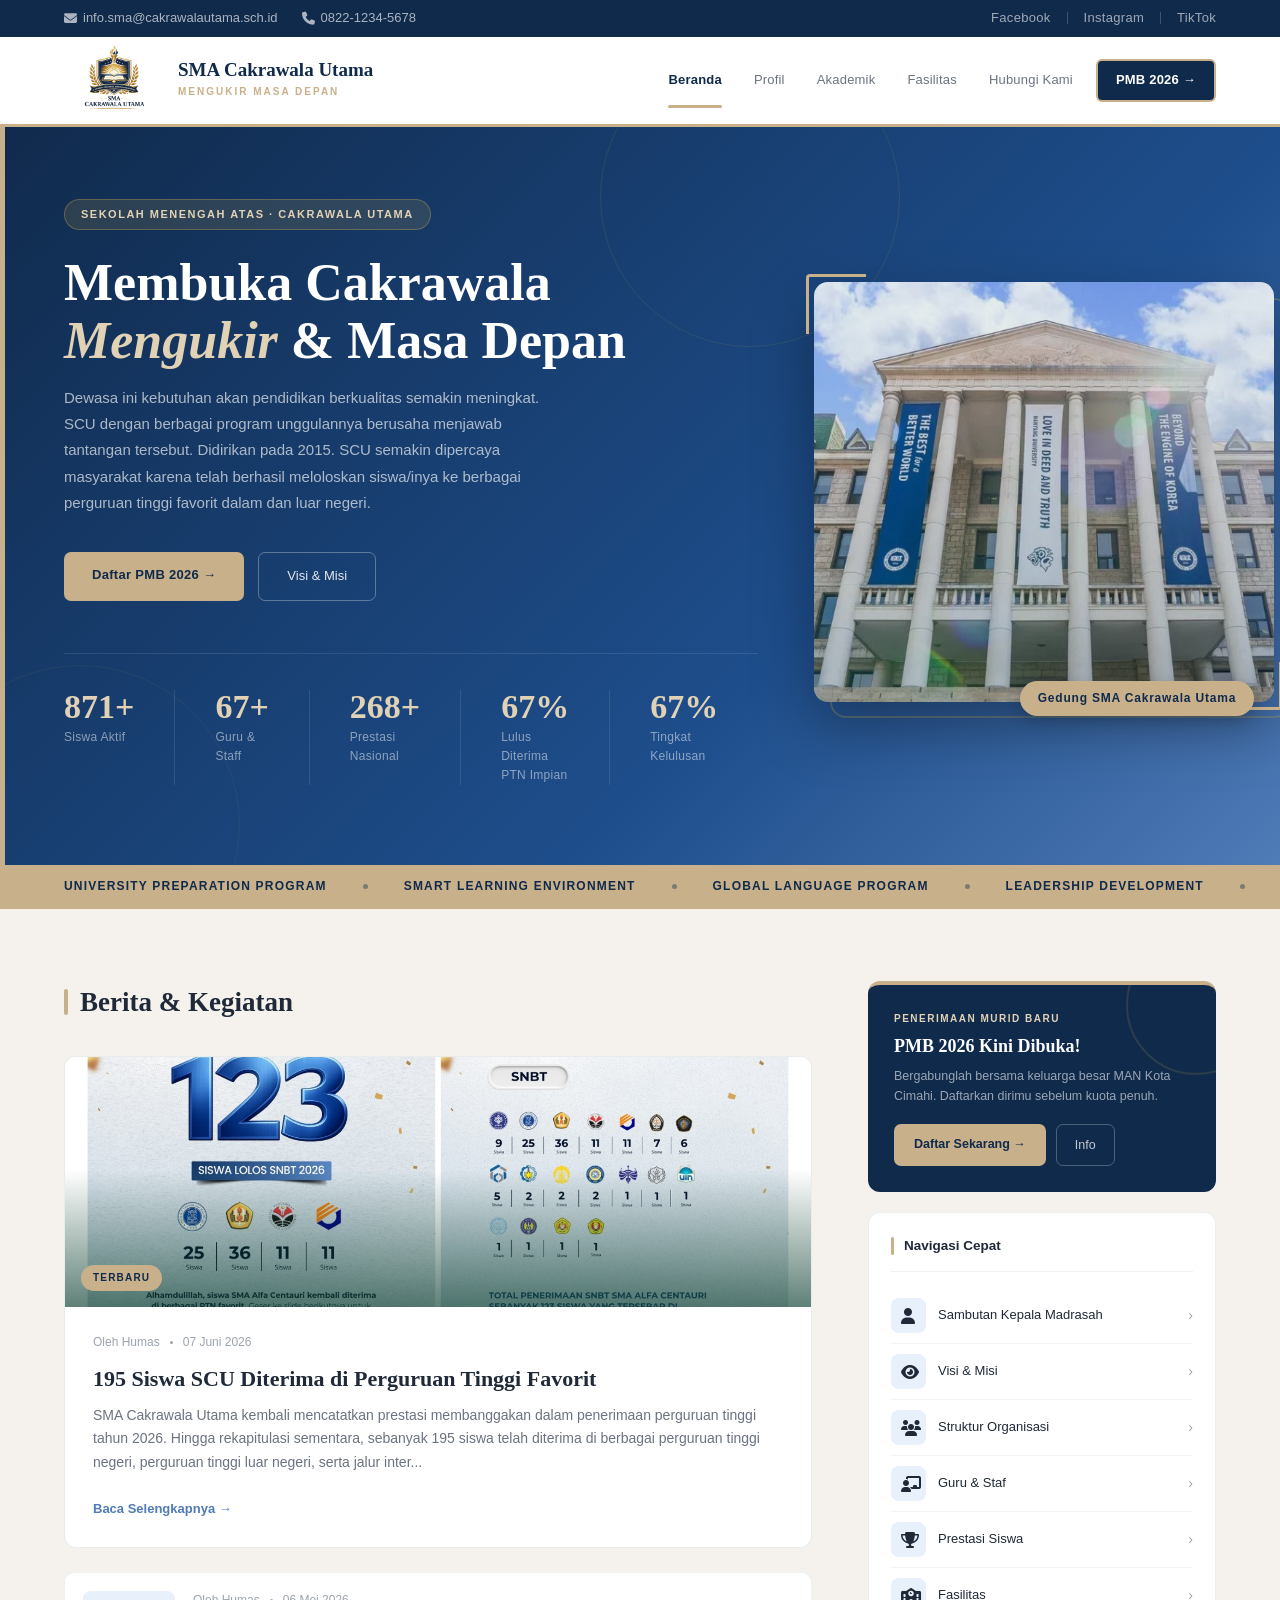
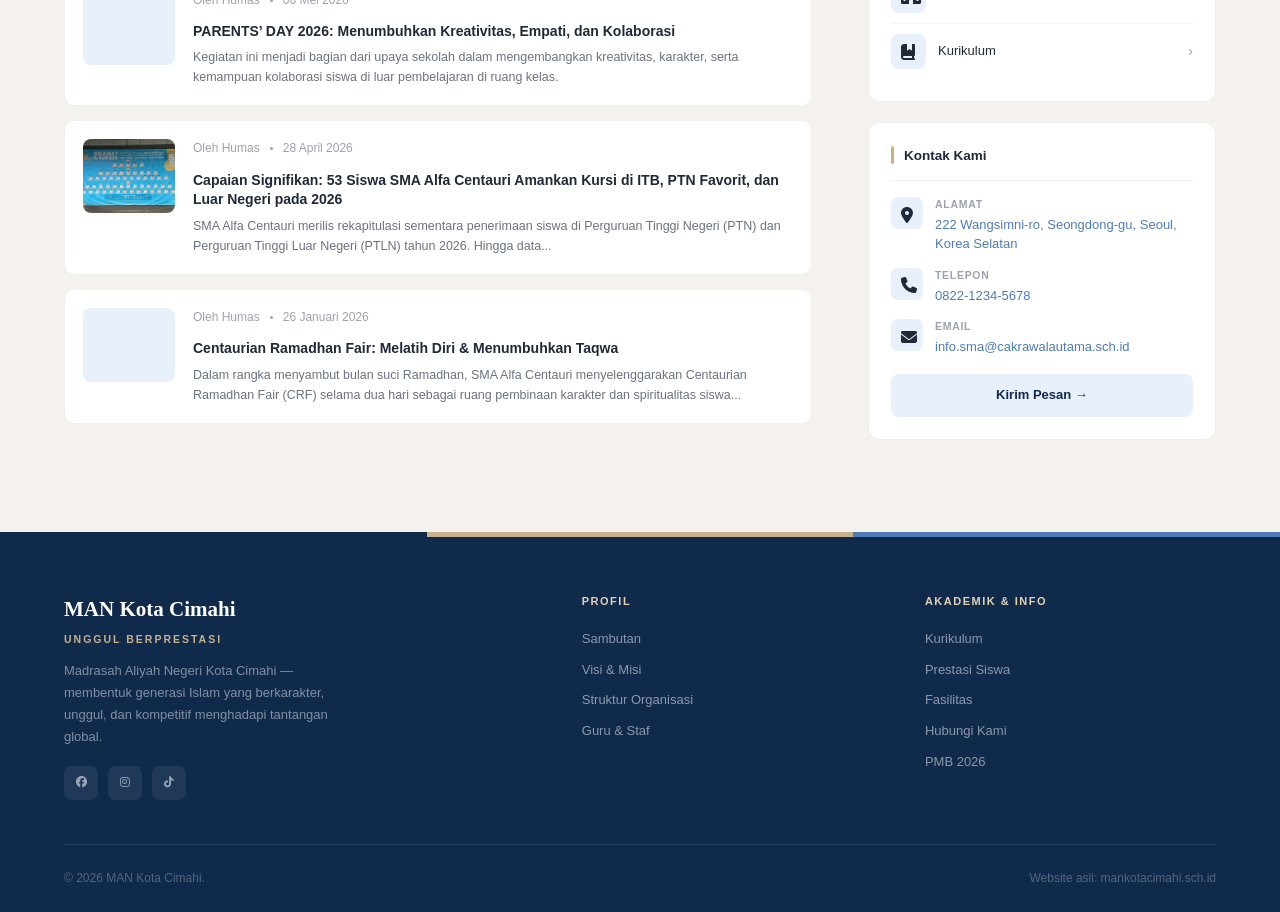
==== commit 447fefd2: "Mengganti tema menjadi SCU, lalu mengubah warna dasar, mengubah berita, menambahkan, Mengubah foto, " ====
--- a/index.html
+++ b/index.html
@@ -6,7 +6,7 @@
     <title>MAN Kota Cimahi - Unggul Berprestasi</title>
     <link rel="preconnect" href="https://fonts.googleapis.com">
     <link rel="stylesheet" href="style.css">
-    <link rel="icon" type="image/jpeg" href="souce img/mankoci.jpg">
+    <link rel="icon" type="image/jpeg" href="/souce img/logo.png">
     <link href="https://fonts.googleapis.com/css2?family=Playfair+Display:wght@500;600;700&family=Plus+Jakarta+Sans:wght@300;400;500;600;700&display=swap" rel="stylesheet">
     <link rel="stylesheet" href="https://cdnjs.cloudflare.com/ajax/libs/font-awesome/6.5.1/css/all.min.css">
 </head>
@@ -14,12 +14,12 @@
 <body>
     <div class="topbar">
         <div class="topbar-kiri">
-            <a href="mailto:mankotacimahi@gmail.com">
-                <i class="fa-solid fa-envelope topbar-icon"></i>mankotacimahi@gmail.com
+            <a href="mailto:info.sma@cakrawalautama.sch.id">
+                <i class="fa-solid fa-envelope topbar-icon"></i>info.sma@cakrawalautama.sch.id
             </a>
 
-            <a href="tel:085117680319">
-                <i class="fa-solid fa-phone topbar-icon"></i>0851-1768-0319
+            <a href="tel:082212345678">
+                <i class="fa-solid fa-phone topbar-icon"></i>0822-1234-5678
             </a>
         </div>
     <div class="topbar-kanan">
@@ -34,23 +34,23 @@
     <header>
         <div class="logo-area">
             <div class="logo-lingkaran">
-            <img
-                src="/souce img/mankoci.jpg"
-                alt="Logo MAN Kota Cimahi"
-                onerror="this.style.display='none'">
+                <img
+                    src="/souce img/logo.png"
+                    alt="Logo SMA Cakrawala Utama"
+                    onerror="this.style.display='none'">
             </div>
             <div class="logo-teks">
-            <h1>MAN Kota Cimahi</h1>
-            <p>Unggul Berprestasi</p>
-            </div>
-        </div>
-        <nav>
-            <a href="https://mankotacimahi.sch.id/">Beranda</a>
-            <a href="https://mankotacimahi.sch.id/sambutan/">Profil</a>
-            <a href="https://mankotacimahi.sch.id/kurikulum/">Akademik</a>
-            <a href="https://mankotacimahi.sch.id/fasilitas/">Fasilitas</a>
-            <a href="https://mankotacimahi.sch.id/hubungi-kami/">Hubungi Kami</a>
-            <a href="https://pmb.mankotacimahi.sch.id" class="nav-pmb">PMB 2026 →</a>
+            <h1>SMA Cakrawala Utama</h1>
+            <p>Mengukir Masa Depan</p>
+            </div>
+        </div>
+        <nav class="nav-links">
+            <a href="index.html">Beranda</a>
+            <a href="profil.html">Profil</a>
+            <a href="akademik.html">Akademik</a>
+            <a href="fasilitas.html">Fasilitas</a>
+            <a href="hubungi.html">Hubungi Kami</a>
+            <a href="pmb.html" class="nav-pmb">PMB 2026 →</a>
         </nav>
     </header>
 
@@ -62,43 +62,50 @@
         <div class="hero-inner">
 
             <div class="hero-teks fade-left">
-                <div class="hero-badge">
-                    <span>Madrasah Aliyah Negeri · Kota Cimahi</span>
-                </div>
-                <h2>Membentuk Generasi<br><em>Unggul</em> &amp; Berprestasi</h2>
-                <p>MAN Kota Cimahi berkomitmen mencetak lulusan berkualitas yang berakhlak mulia, berprestasi akademik, dan siap menghadapi tantangan global.</p>
+                <div class="hero-badge show">
+                    <span>Sekolah Menengah Atas · Cakrawala Utama</span>
+                </div>
+                <h2>Membuka Cakrawala <br><em>Mengukir</em> &amp; Masa Depan</h2>
+                <p>Dewasa ini kebutuhan akan pendidikan berkualitas semakin meningkat. SCU dengan 
+                    berbagai program unggulannya berusaha menjawab tantangan tersebut. Didirikan 
+                    pada 2015. SCU semakin dipercaya masyarakat karena telah berhasil meloloskan 
+                    siswa/inya ke berbagai perguruan tinggi favorit dalam dan luar negeri.</p>
                 <div class="hero-tombol">
                     <a href="https://pmb.mankotacimahi.sch.id" class="btn-emas">Daftar PMB 2026 →</a>
                     <a href="https://mankotacimahi.sch.id/visi-misi/" class="btn-outline">Visi & Misi</a>
                 </div>
                 <div class="hero-statistik">
                     <div class="stat">
-                        <div class="stat-angka counter" data-target="1200">0</div>
+                        <div class="stat-angka counter" data-target="1250">0</div>
                         <div class="stat-label">Siswa Aktif</div>
                     </div>
-                        <div class="stat">
-                        <div class="stat-angka counter" data-target="65">0</div>
+                    <div class="stat">
+                        <div class="stat-angka counter" data-target="78">0</div>
                         <div class="stat-label">Guru & Staff</div>
                     </div>
-                        <div class="stat">
-                        <div class="stat-angka counter" data-target="25">0</div>
-                        <div class="stat-label">Ekstrakurikuler</div>
-                    </div>
-                        <div class="stat">
-                        <div class="stat-angka counter" data-target="150">0</div>
-                        <div class="stat-label">Prestasi Diraih</div>
+                    <div class="stat">
+                        <div class="stat-angka counter" data-target="350">0</div>
+                        <div class="stat-label">Prestasi Nasional</div>
+                    </div>
+                    <div class="stat">
+                        <div class="stat-angka persen" data-target="92">0</div>
+                        <div class="stat-label">Lulus Diterima PTN Impian</div>
+                    </div>
+                    <div class="stat">
+                        <div class="stat-angka persen" data-target="98">0</div>
+                        <div class="stat-label">Tingkat Kelulusan</div>
                     </div>
                 </div>
             </div>
 
             <div class="hero-foto fade-right">
-                <div class="hero-foto-frame">
+                <div class="hero-foto-frame show">
                     <img
-                    src="/souce img/gedung.jpg"
-                    alt="Gedung MAN Kota Cimahi"
+                    src="/souce img/hanyang-university.png"
+                    alt="Gedung SMA Cakrawala Utama"
                     onerror="this.style.background='#155740'; this.style.display='block'">
                 </div>
-                <span class="foto-badge">Gedung MAN Kota Cimahi</span>
+                <span class="foto-badge">Gedung SMA Cakrawala Utama</span>
                 <div class="foto-sudut"></div>
             </div>
 
@@ -106,15 +113,15 @@
     </section>
 
     <div class="strip-emas">
-        <span class="strip-item">Unggul Berprestasi</span>
+        <span class="strip-item">University Preparation Program</span>
         <span class="strip-titik"></span>
-        <span class="strip-item">Berakhlak Mulia</span>
+        <span class="strip-item">Smart Learning Environment</span>
         <span class="strip-titik"></span>
-        <span class="strip-item">Madrasah Terbaik Kota Cimahi</span>
+        <span class="strip-item">Global Language Program</span>
         <span class="strip-titik"></span>
-        <span class="strip-item">PMB 2026 Kini Dibuka</span>
+        <span class="strip-item">Leadership Development</span>
         <span class="strip-titik"></span>
-        <span class="strip-item">Daftar Sekarang</span>
+        <span class="strip-item">STEM Innovation Program</span>
     </div>
 
     <div class="konten-utama">
@@ -127,8 +134,8 @@
         <div class="artikel-featured">
             <div class="artikel-gambar">
                 <img
-                src="/souce img/karya.jpeg"
-                alt="Penutupan Pesantren Ramadhan"
+                src="/konten/img/berita12.png"
+                alt="195 Siswa Diterima PTN"
                 onerror="this.style.display='none'">
                 <span class="badge-terbaru">Terbaru</span>
             </div>
@@ -136,15 +143,18 @@
                 <div class="artikel-meta">
                     <span>Oleh Humas</span>
                     <span class="meta-dot"></span>
-                    <span>13 Maret 2026</span>
+                    <span>07 Juni 2026</span>
                 </div>
                 <h4>
-                    <a href="https://mankotacimahi.sch.id/2026/03/13/penutupan-pesantren-ramadhan-dan-pgian-santunan-kepada-warga-dhuafa/">
-                        Gelar Karya kelas X dan XI tahun 2026
+                    <a href="https://smaalfacentauri.sch.id/Konten/blog/102">
+                        195 Siswa SCU Diterima di Perguruan Tinggi Favorit
                     </a>
                 </h4>
-                <p>Siswa kelas 10 dan 11 menggelar gelar karya 2026 untuk menciptakan ruang yang lebih nyaman dan menarik bagi siswa siswa...</p>
-                <a href="https://mankotacimahi.sch.id/2026/03/13/penutupan-pesantren-ramadhan-dan-pgian-santunan-kepada-warga-dhuafa/" class="baca-lagi">
+                <p>SMA Cakrawala Utama kembali mencatatkan prestasi membanggakan dalam penerimaan perguruan tinggi tahun 2026. 
+                    Hingga rekapitulasi sementara, sebanyak 195 siswa telah diterima di berbagai perguruan tinggi negeri, 
+                    perguruan tinggi luar negeri, serta jalur inter...
+                </p>
+                <a href="https://smaalfacentauri.sch.id/Konten/blog/102" class="baca-lagi">
                 Baca Selengkapnya →
                 </a>
             </div>
@@ -153,7 +163,7 @@
         <div class="artikel-card">
             <div class="artikel-card-thumb">
                 <img
-                src="/souce img/penutupan.jpg"
+                src="/konten/img/berita11.png"
                 alt="Tim Futsal"
                 onerror="this.style.display='none'"
                 >
@@ -162,21 +172,22 @@
                 <div class="artikel-meta">
                     <span>Oleh Humas</span>
                     <span class="meta-dot"></span>
-                    <span>13 Maret 2026</span>
+                    <span>06 Mei 2026</span>
                 </div>
                 <h5>
-                    <a href="https://mankotacimahi.sch.id/2026/02/15/83/">
-                        Penutupan Pesantren Ramadhan dan Pembagian Santunan kepada Warga Dhuafa
+                    <a href="https://smaalfacentauri.sch.id/Konten/blog/101">
+                        PARENTS’ DAY 2026: Menumbuhkan Kreativitas, Empati, dan Kolaborasi
                     </a>
                 </h5>
-                <p>MAN Kota Cimahi (MAN KOCI) menutup rangkaian kegiatan Pesantren Ramadhan 1447 H dengan menyalurkan santunan kepada warga dhuafa di sekitar lingkungan madrasah. Kegiatan yang berlangsung penuh khidmat ini menjadi wujud nyata kepedulian sosial seluruh sivitas akademika.</p>
+                <p>Kegiatan ini menjadi bagian dari upaya sekolah dalam mengembangkan kreativitas, karakter, serta kemampuan 
+                    kolaborasi siswa di luar pembelajaran di ruang kelas.</p>
             </div>
         </div>
 
         <div class="artikel-card">
             <div class="artikel-card-thumb">
                 <img
-                src="/souce img/futsal.jpeg"
+                src="/konten/img/berita10.png"
                 alt="Tim Futsal"
                 onerror="this.style.display='none'"
                 >
@@ -185,21 +196,22 @@
                 <div class="artikel-meta">
                     <span>Oleh Humas</span>
                     <span class="meta-dot"></span>
-                    <span>15 Februari 2026</span>
+                    <span>28 April 2026</span>
                 </div>
                 <h5>
                     <a href="https://mankotacimahi.sch.id/2026/02/15/83/">
-                        Tim Futsal MAN Kota Cimahi Raih Juara 2 di Yuzu Futsal Tournament 2026
+                        Capaian Signifikan: 53 Siswa SMA Alfa Centauri Amankan Kursi di ITB, PTN Favorit, dan Luar Negeri pada 2026
                     </a>
                 </h5>
-                <p>Tim Futsal MAN Kota Cimahi berhasil menorehkan prestasi membanggakan dengan meraih Juara 2 pada ajang Yuzu Futsal Tournament, Minggu 15 Februari 2026.</p>
+                <p>SMA Alfa Centauri merilis rekapitulasi sementara penerimaan siswa di Perguruan Tinggi Negeri (PTN) 
+                    dan Perguruan Tinggi Luar Negeri (PTLN) tahun 2026. Hingga data...</p>
             </div>
         </div>
 
         <div class="artikel-card">
             <div class="artikel-card-thumb">
                 <img
-                src="/souce img/solat.jpeg"
+                src="/konten/img/berita09.png"
                 alt="Salat Ghaib"
                 onerror="this.style.display='none'">
             </div>
@@ -211,10 +223,11 @@
                 </div>
                 <h5>
                 <a href="https://mankotacimahi.sch.id/2026/01/26/salat-ghaib-untuk-korban-tanah-longsor-pasir-langu-kabupaten-bandung-barat/">
-                    Salat Ghaib untuk Korban Tanah Longsor Pasir Langu, Kabupaten Bandung Barat
+                    Centaurian Ramadhan Fair: Melatih Diri & Menumbuhkan Taqwa
                 </a>
                 </h5>
-                <p>MAN Kota Cimahi melaksanakan Salat Ghaib sebagai bentuk doa dan solidaritas untuk para korban longsor di wilayah Pasir Kuning, Kabupaten Bandung Barat.</p>
+                <p>Dalam rangka menyambut bulan suci Ramadhan, SMA Alfa Centauri menyelenggarakan Centaurian Ramadhan Fair (CRF) selama 
+                    dua hari sebagai ruang pembinaan karakter dan spiritualitas siswa... </p>
             </div>
         </div>
     </div>
@@ -232,7 +245,7 @@
         </div>
 
         <div class="sidebar-kartu">
-        <div class="sidebar-label"><h4>navigasi Cepat</h4></div>
+        <div class="sidebar-label"><h4>Navigasi Cepat</h4></div>
 
         <a href="https://mankotacimahi.sch.id/sambutan/" class="quick-link">
             <div class="ql-ikon"><i class="fa-solid fa-user"></i></div>
@@ -281,21 +294,21 @@
         <div class="sidebar-label"><h4>Kontak Kami</h4></div>
 
         <div class="kontak-item">
-            <div class="kontak-ikon"><i class="fa-solid fa-location-dot"></i></div>
-            <div class="kontak-teks"><strong>Alamat</strong>Jl. Kihapit Barat No. 319, Kelurahan Leuwigajah, Kecamatan Cimahi Selatan, Kota Cimahi, Jawa Barat, 40532</div>
+            <div class="kontak-ikon"><i class="fa-solid fa-location-dot topbar-icon"></i></div>
+            <div class="kontak-teks"><strong>Alamat</strong><a href="https://maps.app.goo.gl/N2zpwrkuj5nVSaM68" target="_blank">222 Wangsimni-ro, Seongdong-gu, Seoul, Korea Selatan</a></div>
         </div>
 
         <div class="kontak-item">
             <div class="kontak-ikon"><i class="fa-solid fa-phone topbar-icon"></i></div>
-            <div class="kontak-teks"><strong>Telepon</strong><a href="tel:085117680319">0851-1768-0319</a></div>
+            <div class="kontak-teks"><strong>Telepon</strong><a href="tel:082212345678">0822-1234-5678</a></div>
         </div>
 
         <div class="kontak-item">
-            <div class="kontak-ikon"><i class="fa-solid fa-phone topbar-icon"></i></div>
-            <div class="kontak-teks"><strong>Email</strong><a href="mailto:mankotacimahi@gmail.com">mankotacimahi@gmail.com</a></div>
-        </div>
-
-        <a href="https://mankotacimahi.sch.id/hubungi-kami/" class="btn-pesan">Kirim Pesan →</a>
+            <div class="kontak-ikon"><i class="fa-solid fa-envelope topbar-icon"></i></div>
+            <div class="kontak-teks"><strong>Email</strong><a href="mailto:info.sma@cakrawalautama.sch.id">info.sma@cakrawalautama.sch.id</a></div>
+        </div>
+
+        <a href="tel:082212345678" class="btn-pesan">Kirim Pesan →</a>
         </div>
 
     </aside>
--- a/style.css
+++ b/style.css
@@ -5,52 +5,41 @@
 }
 
 :root {
-  --hijau-tua:      #0a3d2e;
-  --hijau-mid:      #155740;
-  --hijau-aksen:    #1a7a56;
-  --hijau-muda:     #e8f5ee;
-
-  --emas:           #c9a84c;
-  --emas-terang:    #f0dfa0;
-  --emas-muda:      #fdf8ec;
+  --biru-tua:      #102a4c;
+  --biru-mid:      #1e4e8c;
+  --biru-aksen:    #4f7bb7;
+  --biru-muda:     #e7f0fb;
+
+  --emas:           #c8b08a;
+  --emas-terang:    #E2D2B5;
+  --emas-muda:      #F8F4EC;
 
   --putih:          #ffffff;
-  --krem:           #faf8f3;
-  --teks-gelap:     #0d2318;
-  --teks-sedang:    #2e5c42;
-  --teks-redup:     #7a9a85;
+  --krem:           #F5F2ED;
+  --teks-gelap:     #1F2937;
+  --teks-sedang:    #6B7280;
+  --teks-redup:     #9CA3AF;
 }
 
 body {
-  font-family: 'Plus Jakarta Sans', sans-serif;
+  font-family: 'Source Sans 3', sans-serif;
   background: var(--krem);
   color: var(--teks-gelap);
   line-height: 1.6;
 }
 
-.hidden{
-    opacity:0;
-    transform:translateY(30px);
-    transition:.8s;
-}
-
-.show{
-    opacity:1;
-    transform:translateY(0);
-}
-
 a { 
   text-decoration: none; 
   transition: all 0.2s ease; 
 }
 
 .topbar {
-  background: var(--hijau-tua);
+  background: var(--biru-tua);
   padding: 8px 64px;
   display: flex;
   justify-content: space-between;
   align-items: center;
-  font-size: 12px;
+  font-size: 13px;
 }
 
 .topbar-kiri {
@@ -98,7 +87,7 @@
   background: var(--putih);
   border-bottom: 3px solid var(--emas);
   padding: 0 64px;
-  height: 88px;
+  height: 90px;
   display: flex;
   align-items: center;
   justify-content: space-between;
@@ -120,8 +109,8 @@
 }
 
 .logo-lingkaran {
-  width: 60px;
-  height: 60px;
+  width: 100px;
+  height: 100px;
   display: flex;
   align-items: center;
   justify-content: center;
@@ -130,16 +119,16 @@
 }
 
 .logo-lingkaran img {
-  width: 46px;
-  height: 46px;
+  width: 120px;
+  height: 120px;
   object-fit: contain;
 }
 
 .logo-teks h1 {
-  font-family: 'Playfair Display', serif;
+  font-family: 'Merriweather', serif;
   font-size: 19px;
   font-weight: 700;
-  color: var(--hijau-tua);
+  color: var(--biru-tua);
   line-height: 1.1;
 }
 
@@ -168,12 +157,12 @@
 }
 
 nav a:hover {
-  background: var(--hijau-muda);
-  color: var(--hijau-tua);
+  background: var(--biru-muda);
+  color: var(--biru-tua);
 }
 
 nav .nav-pmb {
-  background: var(--hijau-tua);
+  background: var(--biru-tua);
   color: var(--putih) !important;
   font-weight: 700;
   padding: 9px 18px;
@@ -183,12 +172,29 @@
 }
 
 nav .nav-pmb:hover {
-  background: var(--hijau-mid);
+  background: var(--biru-mid);
+}
+
+nav a.active {
+  color: var(--biru-tua);
+  font-weight: 700;
+  position: relative;
+}
+
+nav a.active::after {
+  content: "";
+  position: absolute;
+  left: 15px;
+  right: 15px;
+  bottom: -8px;
+  height: 3px;
+  background: var(--emas);
+  border-radius: 99px;
 }
 
 
 .hero {
-  background: linear-gradient(135deg, var(--hijau-tua) 0%, var(--hijau-mid) 65%, var(--hijau-aksen) 100%);
+  background: linear-gradient(135deg, var(--biru-tua) 0%, var(--biru-mid) 65%, var(--biru-aksen) 100%);
   padding: 72px 64px 80px;
   position: relative;
   overflow: hidden;
@@ -232,8 +238,7 @@
   align-items: center;
 }
 
-.fade-left,
-.fade-right {
+.fade-left,.fade-right {
   opacity: 0;
 }
 
@@ -245,8 +250,7 @@
   transform: translateX(40px);
 }
 
-.fade-left.show,
-.fade-right.show {
+.fade-left.show, .fade-right.show {
   opacity: 1;
   transform: translateX(0);
   transition: all 0.8s ease;
@@ -273,7 +277,7 @@
 }
 
 .hero-teks h2 {
-  font-family: 'Playfair Display', serif;
+  font-family: 'Merriweather', serif;
   font-size: 52px;
   font-weight: 700;
   color: var(--putih);
@@ -302,14 +306,14 @@
 
 .btn-emas {
   background: var(--emas);
-  color: var(--hijau-tua);
+  color: var(--biru-tua);
   padding: 13px 28px;
   border-radius: 7px;
   font-size: 13px;
   font-weight: 700;
   letter-spacing: 0.3px;
 }
-.btn-emas:hover { background: var(--emas-terang); color: var(--hijau-tua); }
+.btn-emas:hover { background: var(--emas-terang); color: var(--biru-tua); }
 
 .btn-outline {
   border: 1.5px solid rgba(255,255,255,0.3);
@@ -340,7 +344,7 @@
 .stat:last-child { border-right: none; }
 
 .stat-angka {
-  font-family: 'Playfair Display', serif;
+  font-family: 'Merriweather', serif;
   font-size: 34px;
   font-weight: 700;
   color: var(--emas-terang);
@@ -418,8 +422,8 @@
   bottom: -14px;
   right: 20px;
   background: var(--emas);
-  color: var(--hijau-tua);
-  font-size: 11px;
+  color: var(--biru-tua);
+  font-size: 12px;
   font-weight: 700;
   letter-spacing: 0.8px;
   padding: 8px 18px;
@@ -449,9 +453,9 @@
 }
 
 .strip-item {
-  font-size: 11.5px;
-  font-weight: 700;
-  color: var(--hijau-tua);
+  font-size: 12px;
+  font-weight: 700;
+  color: var(--biru-tua);
   letter-spacing: 1.2px;
   text-transform: uppercase;
   white-space: nowrap;
@@ -459,7 +463,7 @@
 
 .strip-titik {
   width: 5px; height: 5px;
-  background: var(--hijau-tua);
+  background: var(--biru-tua);
   border-radius: 50%;
   opacity: 0.4;
   flex-shrink: 0;
@@ -491,7 +495,7 @@
 }
 
 .label-seksi h3 {
-  font-family: 'Playfair Display', serif;
+  font-family: 'Merriweather', serif;
   font-size: 27px;
   font-weight: 600;
   color: var(--teks-gelap);
@@ -516,7 +520,7 @@
   height: 250px;
   position: relative;
   overflow: hidden;
-  background: var(--hijau-mid);
+  background: var(--biru-mid);
 }
 
 .artikel-gambar img {
@@ -537,7 +541,7 @@
   bottom: 16px; left: 16px;
   z-index: 1;
   background: var(--emas);
-  color: var(--hijau-tua);
+  color: var(--biru-tua);
   font-size: 10px;
   font-weight: 700;
   letter-spacing: 1.2px;
@@ -569,7 +573,7 @@
 }
 
 .artikel-featured h4 {
-  font-family: 'Playfair Display', serif;
+  font-family: 'Merriweather', serif;
   font-size: 22px;
   font-weight: 600;
   color: var(--teks-gelap);
@@ -581,7 +585,7 @@
   color: inherit; 
 }
 .artikel-featured h4 a:hover { 
-  color: var(--hijau-aksen); 
+  color: var(--biru-aksen); 
 }
 
 .artikel-featured p {
@@ -597,11 +601,11 @@
   gap: 6px;
   font-size: 13px;
   font-weight: 700;
-  color: var(--hijau-aksen);
+  color: var(--biru-aksen);
 }
 .baca-lagi:hover { 
   gap: 10px; 
-  color: var(--hijau-tua); 
+  color: var(--biru-tua); 
 }
 
 .artikel-card {
@@ -626,7 +630,7 @@
   border-radius: 8px;
   flex-shrink: 0;
   overflow: hidden;
-  background: var(--hijau-muda);
+  background: var(--biru-muda);
 }
 
 .artikel-card-thumb img {
@@ -648,7 +652,7 @@
 }
 
 .artikel-card h5 a:hover { 
-  color: var(--hijau-aksen); 
+  color: var(--biru-aksen); 
 }
 
 .artikel-card p {
@@ -703,7 +707,7 @@
 }
 
 .quick-link:hover .ql-ikon { 
-  background: var(--hijau-tua); 
+  background: var(--biru-tua); 
 }
 
 .quick-link:hover .ql-ikon i { 
@@ -711,12 +715,12 @@
 }
 
 .quick-link:hover .ql-teks { 
-  color: var(--hijau-aksen); 
+  color: var(--biru-aksen); 
 }
 
 .ql-ikon {
   width: 35px; height: 35px;
-  background: var(--hijau-muda);
+  background: var(--biru-muda);
   border-radius: 8px;
   display: flex; align-items: center; justify-content: center;
   flex-shrink: 0;
@@ -725,7 +729,7 @@
 
 .ql-ikon i {
   width: 15px; height: 15px;
-  stroke: var(--hijau-aksen);
+  stroke: var(--biru-aksen);
   stroke-width: 2;
   fill: none;
   transition: stroke 0.2s;
@@ -756,7 +760,7 @@
 
 .kontak-ikon {
   width: 32px; height: 32px;
-  background: var(--hijau-muda);
+  background: var(--biru-muda);
   border-radius: 7px;
   display: flex; align-items: center; justify-content: center;
   flex-shrink: 0;
@@ -764,7 +768,7 @@
 
 .kontak-ikon svg {
   width: 14px; height: 14px;
-  stroke: var(--hijau-aksen);
+  stroke: var(--biru-aksen);
   stroke-width: 2;
   fill: none;
 }
@@ -786,12 +790,12 @@
 }
 
 .kontak-teks a { 
-  color: var(--hijau-aksen); 
+  color: var(--biru-aksen); 
   font-weight: 500; 
 }
 
 .kontak-teks a:hover { 
-  color: var(--hijau-tua); 
+  color: var(--biru-tua); 
 }
 
 .btn-pesan {
@@ -799,19 +803,19 @@
   text-align: center;
   margin-top: 18px;
   padding: 11px;
-  background: var(--hijau-muda);
-  color: var(--hijau-tua);
+  background: var(--biru-muda);
+  color: var(--biru-tua);
   font-size: 13px;
   font-weight: 700;
   border-radius: 8px;
 }
 
 .btn-pesan:hover { 
-  background: var(--hijau-tua); 
+  background: var(--biru-tua); 
   color: var(--putih); }
 
 .kartu-pmb {
-  background: var(--hijau-tua);
+  background: var(--biru-tua);
   border-radius: 12px;
   padding: 26px;
   position: relative;
@@ -841,7 +845,7 @@
 }
 
 .kartu-pmb h4 {
-  font-family: 'Playfair Display', serif;
+  font-family: 'Merriweather', serif;
   font-size: 18px;
   color: var(--putih);
   margin-bottom: 8px;
@@ -866,7 +870,7 @@
 .pmb-tombol a.daftar {
   display: inline-block;
   background: var(--emas);
-  color: var(--hijau-tua);
+  color: var(--biru-tua);
   font-size: 12.5px;
   font-weight: 700;
   padding: 10px 20px;
@@ -897,7 +901,7 @@
 }
 
 .fs-tua   { 
-  background: var(--hijau-tua); 
+  background: var(--biru-tua); 
   flex: 1; 
 }
 
@@ -906,12 +910,12 @@
 }
 
 .fs-mid   { 
-  background: var(--hijau-aksen); 
+  background: var(--biru-aksen); 
   flex: 1; 
 }
 
 footer {
-  background: var(--hijau-tua);
+  background: var(--biru-tua);
   padding: 56px 64px 24px;
 }
 
@@ -924,7 +928,7 @@
 }
 
 .footer-brand h3 {
-  font-family: 'Playfair Display', serif;
+  font-family: 'Merriweather', serif;
   font-size: 21px;
   color: var(--putih);
   margin-bottom: 4px;
@@ -962,7 +966,7 @@
   color: rgba(255,255,255,0.55);
   font-weight: 700;
 }
-.sosial-btn:hover { background: var(--emas); color: var(--hijau-tua); }
+.sosial-btn:hover { background: var(--emas); color: var(--biru-tua); }
 
 .footer-kolom h4 {
   font-size: 11px;
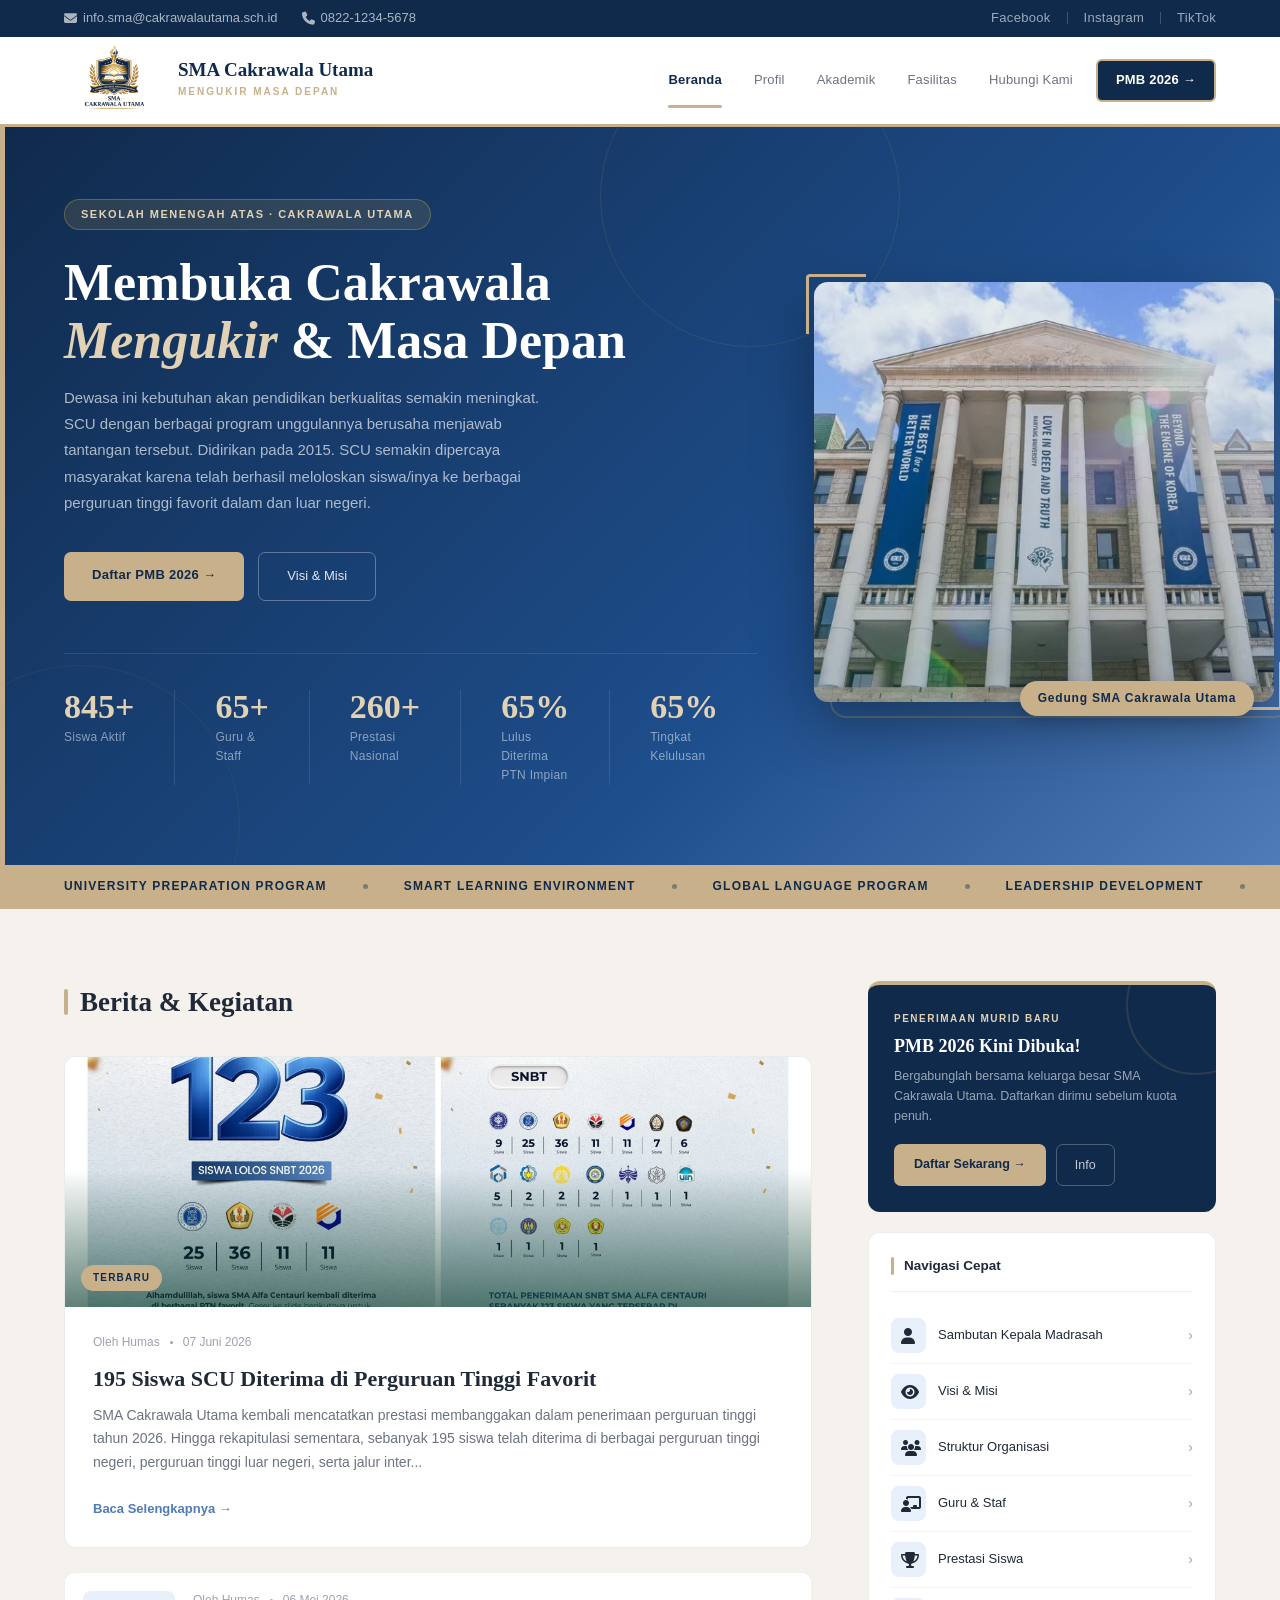
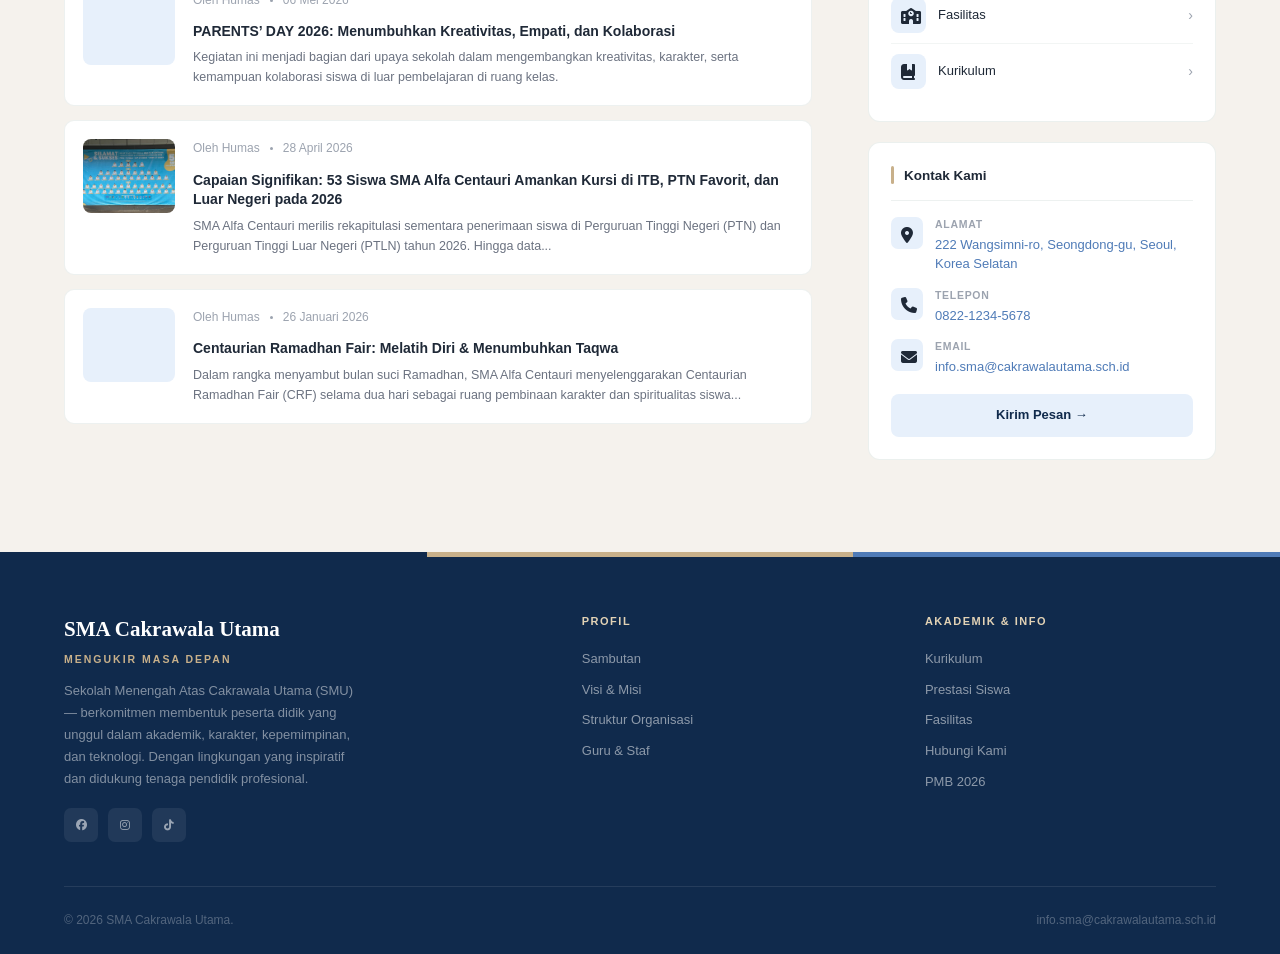
==== commit 8e8b54d7: "Menambahkan latatbelakang.txt dan menambahkan footer disetiap halaman." ====
--- a/index.html
+++ b/index.html
@@ -3,7 +3,7 @@
     <head>
     <meta charset="UTF-8">
     <meta name="viewport" content="width=device-width, initial-scale=1.0">
-    <title>MAN Kota Cimahi - Unggul Berprestasi</title>
+    <title>SMA Cakrawala Utama - Beranda</title>
     <link rel="preconnect" href="https://fonts.googleapis.com">
     <link rel="stylesheet" href="style.css">
     <link rel="icon" type="image/jpeg" href="/souce img/logo.png">
@@ -236,7 +236,7 @@
         <div class="kartu-pmb">
             <div class="pmb-label">Penerimaan Murid Baru</div>
             <h4>PMB 2026 Kini Dibuka!</h4>
-            <p>Bergabunglah bersama keluarga besar MAN Kota Cimahi. Daftarkan dirimu sebelum kuota penuh.</p>
+            <p>Bergabunglah bersama keluarga besar SMA Cakrawala Utama. Daftarkan dirimu sebelum kuota penuh.</p>
 
             <div class="pmb-tombol">
                 <a href="https://pmb.mankotacimahi.sch.id" class="daftar">Daftar Sekarang →</a>
@@ -323,9 +323,11 @@
     <footer>
         <div class="footer-atas">
             <div class="footer-brand">
-                <h3>MAN Kota Cimahi</h3>
-                <span class="footer-tagline">Unggul Berprestasi</span>
-                <p>Madrasah Aliyah Negeri Kota Cimahi — membentuk generasi Islam yang berkarakter, unggul, dan kompetitif menghadapi tantangan global.</p>
+                <h3>SMA Cakrawala Utama</h3>
+                <span class="footer-tagline">Mengukir Masa Depan</span>
+                <p>Sekolah Menengah Atas Cakrawala Utama (SMU) — berkomitmen membentuk peserta didik yang 
+                    unggul dalam akademik, karakter, kepemimpinan, dan teknologi. Dengan lingkungan yang inspiratif dan didukung tenaga pendidik 
+                    profesional.</p>
                 
                 <div class="footer-sosial">
                     <a href="https://facebook.com/mankotacimahi" class="sosial-btn"><i class="fa-brands fa-facebook"></i></a>
@@ -350,8 +352,8 @@
             </div>
         </div>
         <div class="footer-bawah">
-            <p>© 2026 MAN Kota Cimahi.</p>
-            <span>Website asli: mankotacimahi.sch.id</span>
+            <p>© 2026 SMA Cakrawala Utama.</p>
+            <span>info.sma@cakrawalautama.sch.id</span>
         </div>
     </footer>
 
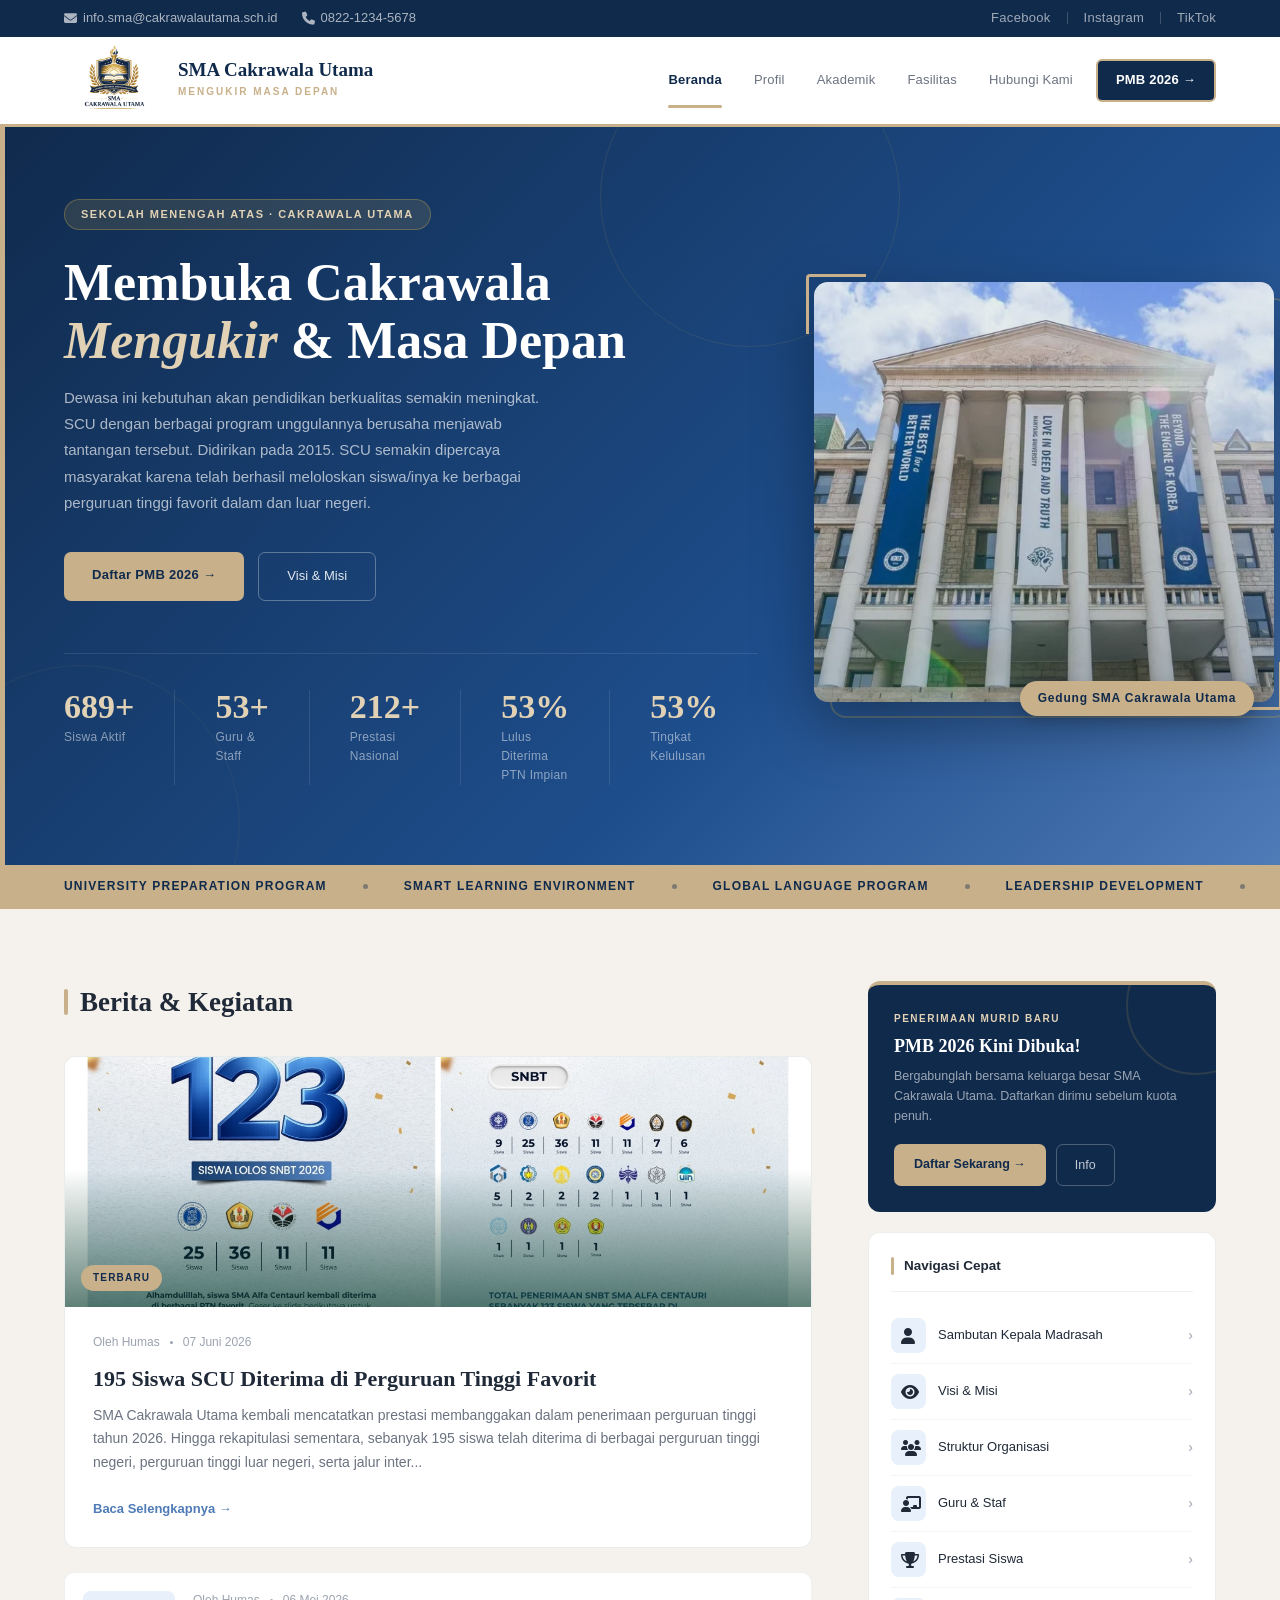
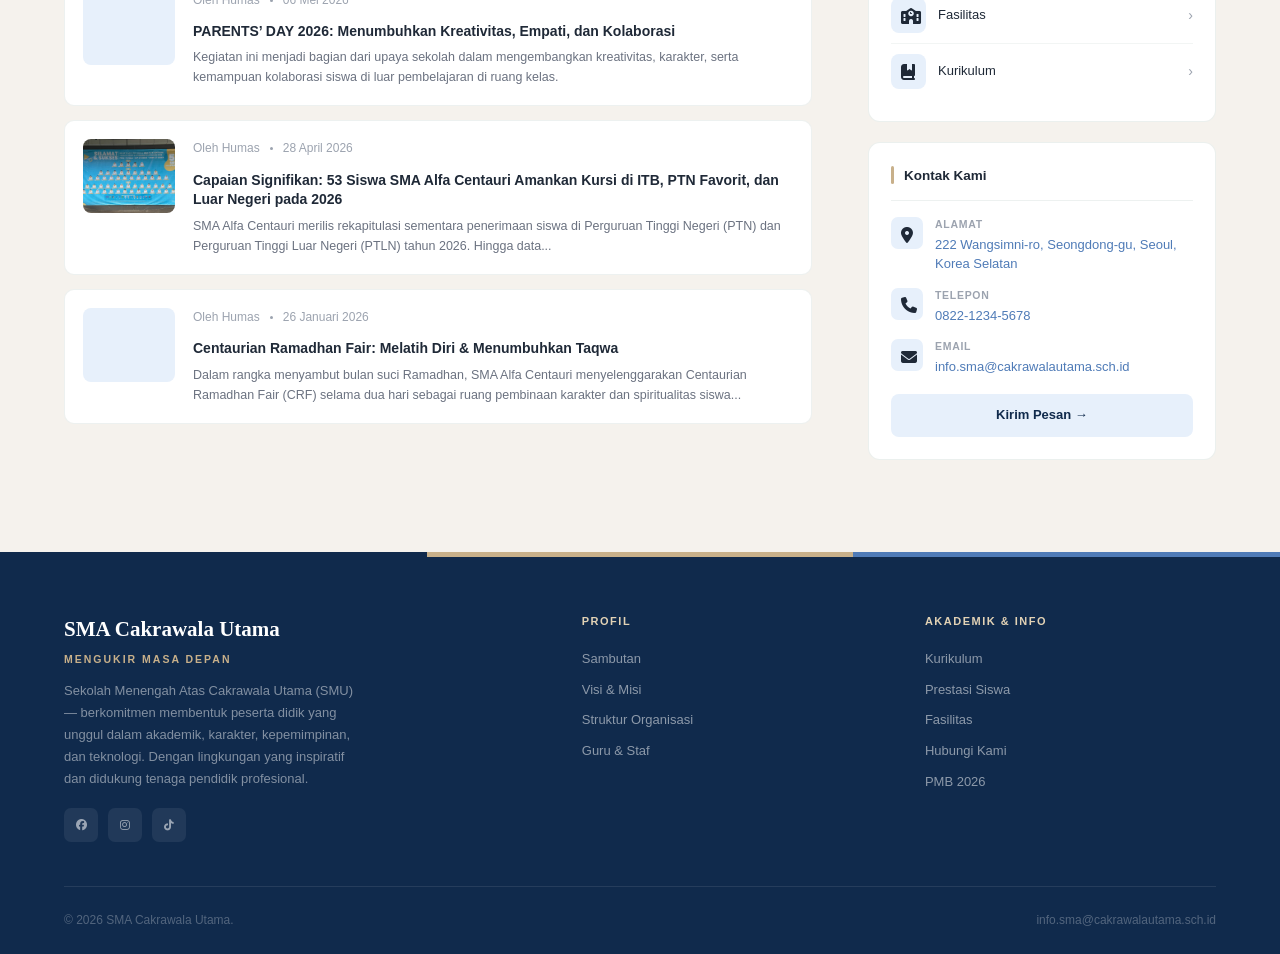
==== commit c2a63f4d: "Mengubah header dan footer yang salah bekerja" ====
--- a/index.html
+++ b/index.html
@@ -14,7 +14,7 @@
 <body>
     <div class="topbar">
         <div class="topbar-kiri">
-            <a href="mailto:info.sma@cakrawalautama.sch.id">
+            <a href="mailto:chanratanayazak@gmail.com">
                 <i class="fa-solid fa-envelope topbar-icon"></i>info.sma@cakrawalautama.sch.id
             </a>
 
@@ -23,11 +23,11 @@
             </a>
         </div>
     <div class="topbar-kanan">
-        <a href="https://facebook.com/mankotacimahi">Facebook</a>
+        <a href="https://web.facebook.com/?_rdc=1&_rdr#">Facebook</a>
         <div class="topbar-divider"></div>
-        <a href="https://instagram.com/mankotacimahi_official">Instagram</a>
+        <a href="https://www.instagram.com/">Instagram</a>
         <div class="topbar-divider"></div>
-        <a href="https://tiktok.com/mankotacimahi">TikTok</a>
+        <a href="https://www.tiktok.com/">TikTok</a>
     </div>
     </div>
 
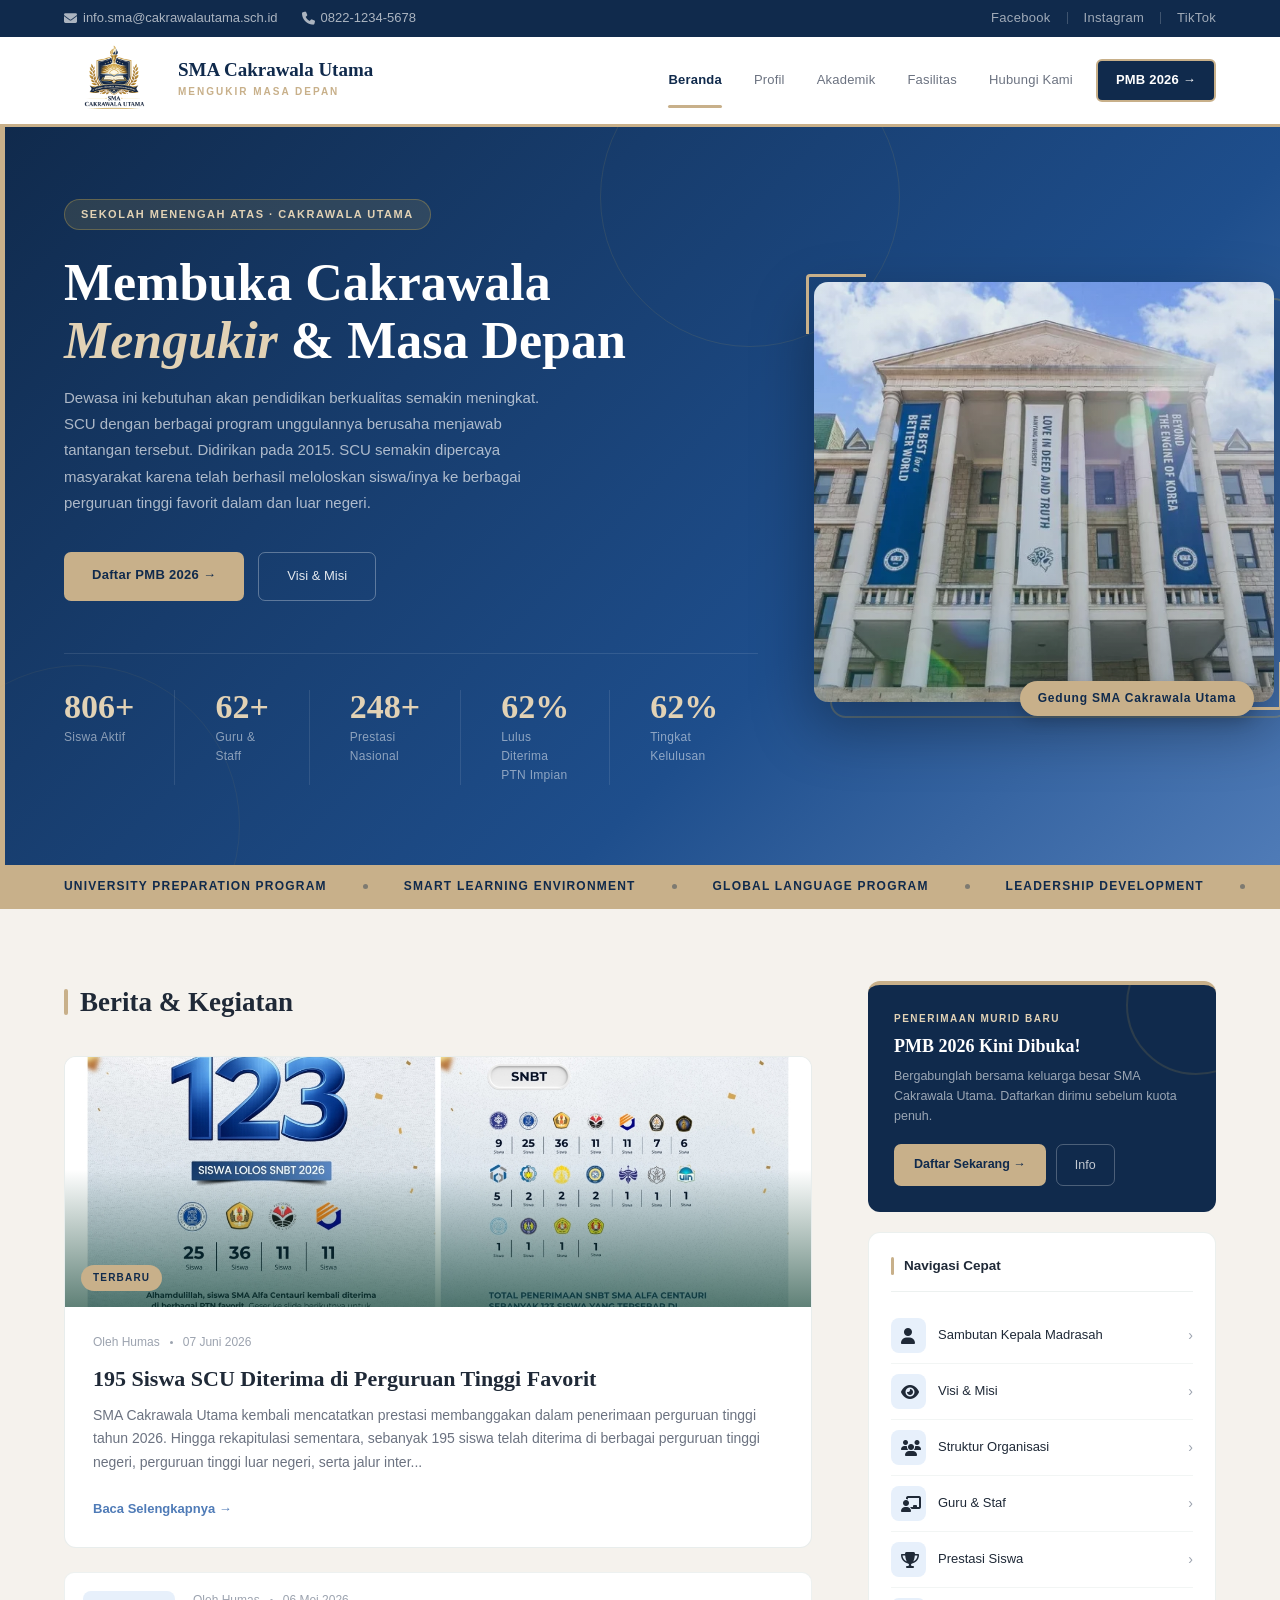
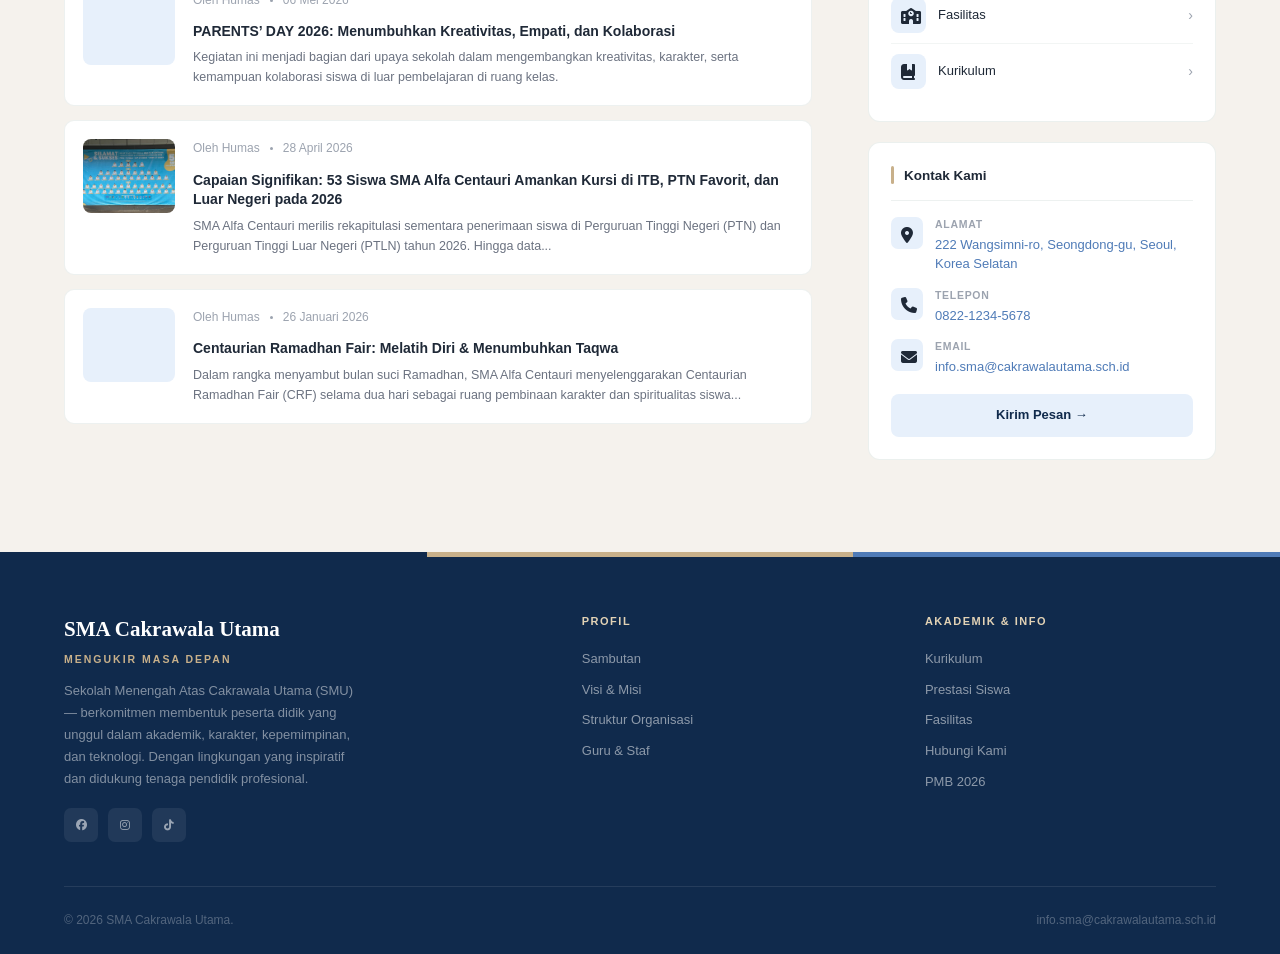
==== commit 3796bfd1: "Merapihkan nama-nama file" ====
--- a/index.html
+++ b/index.html
@@ -5,8 +5,8 @@
     <meta name="viewport" content="width=device-width, initial-scale=1.0">
     <title>SMA Cakrawala Utama - Beranda</title>
     <link rel="preconnect" href="https://fonts.googleapis.com">
-    <link rel="stylesheet" href="style.css">
-    <link rel="icon" type="image/jpeg" href="/souce img/logo.png">
+    <link rel="stylesheet" href="/assets/css/style.css">
+    <link rel="icon" type="image/jpeg" href="/assets/images/pages/logo.png">
     <link href="https://fonts.googleapis.com/css2?family=Playfair+Display:wght@500;600;700&family=Plus+Jakarta+Sans:wght@300;400;500;600;700&display=swap" rel="stylesheet">
     <link rel="stylesheet" href="https://cdnjs.cloudflare.com/ajax/libs/font-awesome/6.5.1/css/all.min.css">
 </head>
@@ -35,7 +35,7 @@
         <div class="logo-area">
             <div class="logo-lingkaran">
                 <img
-                    src="/souce img/logo.png"
+                    src="/assets/images/pages/logo.png"
                     alt="Logo SMA Cakrawala Utama"
                     onerror="this.style.display='none'">
             </div>
@@ -101,7 +101,7 @@
             <div class="hero-foto fade-right">
                 <div class="hero-foto-frame show">
                     <img
-                    src="/souce img/hanyang-university.png"
+                    src="/assets/images/pages/hanyang-index.png"
                     alt="Gedung SMA Cakrawala Utama"
                     onerror="this.style.background='#155740'; this.style.display='block'">
                 </div>
@@ -134,7 +134,7 @@
         <div class="artikel-featured">
             <div class="artikel-gambar">
                 <img
-                src="/konten/img/berita12.png"
+                src="/assets/images/blog/berita12.png"
                 alt="195 Siswa Diterima PTN"
                 onerror="this.style.display='none'">
                 <span class="badge-terbaru">Terbaru</span>
@@ -163,7 +163,7 @@
         <div class="artikel-card">
             <div class="artikel-card-thumb">
                 <img
-                src="/konten/img/berita11.png"
+                src="/assets/images/blog/berita11.png"
                 alt="Tim Futsal"
                 onerror="this.style.display='none'"
                 >
@@ -187,7 +187,7 @@
         <div class="artikel-card">
             <div class="artikel-card-thumb">
                 <img
-                src="/konten/img/berita10.png"
+                src="/assets/images/blog/berita10.png"
                 alt="Tim Futsal"
                 onerror="this.style.display='none'"
                 >
@@ -211,7 +211,7 @@
         <div class="artikel-card">
             <div class="artikel-card-thumb">
                 <img
-                src="/konten/img/berita09.png"
+                src="/assets/images/blog/berita09.png"
                 alt="Salat Ghaib"
                 onerror="this.style.display='none'">
             </div>
@@ -357,7 +357,7 @@
         </div>
     </footer>
 
-    <script src="script.js"></script>
+    <script src="/assets/js/script.js"></script>
 
     </body>
 </html>
--- a/assets/css/style.css
+++ b/assets/css/style.css
@@ -0,0 +1,1561 @@
+*, *::before, *::after {
+  margin: 0;
+  padding: 0;
+  box-sizing: border-box;
+}
+
+:root {
+  --biru-tua:      #102a4c;
+  --biru-mid:      #1e4e8c;
+  --biru-aksen:    #4f7bb7;
+  --biru-muda:     #e7f0fb;
+
+  --emas:           #c8b08a;
+  --emas-terang:    #E2D2B5;
+  --emas-muda:      #F8F4EC;
+
+  --putih:          #ffffff;
+  --krem:           #F5F2ED;
+  --teks-gelap:     #1F2937;
+  --teks-sedang:    #6B7280;
+  --teks-redup:     #9CA3AF;
+}
+
+body {
+  font-family: 'Source Sans 3', sans-serif;
+  background: var(--krem);
+  color: var(--teks-gelap);
+  line-height: 1.6;
+}
+
+a { 
+  text-decoration: none; 
+  transition: all 0.2s ease; 
+}
+
+.topbar {
+  background: var(--biru-tua);
+  padding: 8px 64px;
+  display: flex;
+  justify-content: space-between;
+  align-items: center;
+  font-size: 13px;
+}
+
+.topbar-kiri {
+  display: flex;
+  gap: 24px;
+  align-items: center;
+}
+
+.topbar-kiri a {
+  color: rgba(255,255,255,0.65);
+  display: flex;
+  align-items: center;
+  gap: 6px;
+}
+.topbar-kiri a:hover { color: var(--emas-terang); }
+
+.topbar-icon {
+  width: 13px; height: 13px;
+  stroke: currentColor;
+  stroke-width: 2;
+  fill: none;
+  flex-shrink: 0;
+}
+
+.topbar-kanan {
+  display: flex;
+  gap: 16px;
+  align-items: center;
+}
+
+.topbar-kanan a {
+  color: rgba(255,255,255,0.6);
+  font-weight: 500;
+  letter-spacing: 0.3px;
+}
+.topbar-kanan a:hover { color: var(--emas-terang); }
+
+.topbar-divider {
+  width: 1px;
+  height: 12px;
+  background: rgba(255,255,255,0.2);
+}
+
+header {
+  background: var(--putih);
+  border-bottom: 3px solid var(--emas);
+  padding: 0 64px;
+  height: 90px;
+  display: flex;
+  align-items: center;
+  justify-content: space-between;
+  position: sticky;
+  top: 0;
+  z-index: 100;
+  box-shadow: none;
+  transition: box-shadow 0.3s ease;
+}
+
+header.scrolled {
+  box-shadow: 0 8px 25px rgba(0, 0, 0, 0.15);
+}
+
+.logo-area {
+  display: flex;
+  align-items: center;
+  gap: 14px;
+}
+
+.logo-lingkaran {
+  width: 100px;
+  height: 100px;
+  display: flex;
+  align-items: center;
+  justify-content: center;
+  flex-shrink: 0;
+  overflow: hidden;
+}
+
+.logo-lingkaran img {
+  width: 120px;
+  height: 120px;
+  object-fit: contain;
+}
+
+.logo-teks h1 {
+  font-family: 'Merriweather', serif;
+  font-size: 19px;
+  font-weight: 700;
+  color: var(--biru-tua);
+  line-height: 1.1;
+}
+
+.logo-teks p {
+  font-size: 10px;
+  color: var(--emas);
+  font-weight: 700;
+  letter-spacing: 2px;
+  text-transform: uppercase;
+  margin-top: 3px;
+}
+
+nav {
+  display: flex;
+  align-items: center;
+  gap: 2px;
+}
+
+nav a {
+  padding: 9px 15px;
+  font-size: 13px;
+  font-weight: 500;
+  color: var(--teks-sedang);
+  border-radius: 6px;
+  letter-spacing: 0.2px;
+}
+
+nav a:hover {
+  background: var(--biru-muda);
+  color: var(--biru-tua);
+}
+
+nav .nav-pmb {
+  background: var(--biru-tua);
+  color: var(--putih) !important;
+  font-weight: 700;
+  padding: 9px 18px;
+  border-radius: 6px;
+  margin-left: 6px;
+  border: 2px solid var(--emas);
+}
+
+nav .nav-pmb:hover {
+  background: var(--biru-mid);
+}
+
+nav a.active {
+  color: var(--biru-tua);
+  font-weight: 700;
+  position: relative;
+}
+
+nav a.active::after {
+  content: "";
+  position: absolute;
+  left: 15px;
+  right: 15px;
+  bottom: -8px;
+  height: 3px;
+  background: var(--emas);
+  border-radius: 99px;
+}
+
+
+.hero {
+  background: linear-gradient(135deg, var(--biru-tua) 0%, var(--biru-mid) 65%, var(--biru-aksen) 100%);
+  padding: 72px 64px 80px;
+  position: relative;
+  overflow: hidden;
+  min-height: 520px;
+  display: flex;
+  align-items: center;
+}
+
+.hero-deko-1 {
+  position: absolute;
+  top: -80px; right: 380px;
+  width: 300px; height: 300px;
+  border: 1.5px solid rgba(201,168,76,0.12);
+  border-radius: 50%;
+  pointer-events: none;
+}
+
+.hero-deko-2 {
+  position: absolute;
+  bottom: -120px; left: -80px;
+  width: 320px; height: 320px;
+  border: 1px solid rgba(201,168,76,0.08);
+  border-radius: 50%;
+  pointer-events: none;
+}
+
+.hero-strip {
+  position: absolute;
+  left: 0; top: 0; bottom: 0;
+  width: 5px;
+  background: var(--emas);
+}
+
+.hero-inner {
+  position: relative;
+  z-index: 1;
+  width: 100%;
+  display: grid;
+  grid-template-columns: 1fr 460px;
+  gap: 56px;
+  align-items: center;
+}
+
+.fade-left,.fade-right {
+  opacity: 0;
+}
+
+.fade-left {
+  transform: translateX(-40px);
+}
+
+.fade-right {
+  transform: translateX(40px);
+}
+
+.fade-left.show, .fade-right.show {
+  opacity: 1;
+  transform: translateX(0);
+  transition: all 0.8s ease;
+}
+
+
+.hero-badge {
+  display: inline-flex;
+  align-items: center;
+  gap: 8px;
+  background: rgba(201,168,76,0.15);
+  border: 1px solid rgba(201,168,76,0.35);
+  border-radius: 20px;
+  padding: 6px 16px;
+  margin-bottom: 24px;
+}
+
+.hero-badge span {
+  font-size: 11px;
+  color: var(--emas-terang);
+  font-weight: 700;
+  letter-spacing: 1.5px;
+  text-transform: uppercase;
+}
+
+.hero-teks h2 {
+  font-family: 'Merriweather', serif;
+  font-size: 52px;
+  font-weight: 700;
+  color: var(--putih);
+  line-height: 1.1;
+  margin-bottom: 16px;
+}
+
+.hero-teks h2 em {
+  font-style: italic;
+  color: var(--emas-terang);
+}
+
+.hero-teks > p {
+  font-size: 15px;
+  color: rgba(255,255,255,0.65);
+  max-width: 480px;
+  line-height: 1.75;
+  margin-bottom: 36px;
+}
+
+.hero-tombol {
+  display: flex;
+  gap: 14px;
+  flex-wrap: wrap;
+}
+
+.btn-emas {
+  background: var(--emas);
+  color: var(--biru-tua);
+  padding: 13px 28px;
+  border-radius: 7px;
+  font-size: 13px;
+  font-weight: 700;
+  letter-spacing: 0.3px;
+}
+.btn-emas:hover { background: var(--emas-terang); color: var(--biru-tua); }
+
+.btn-outline {
+  border: 1.5px solid rgba(255,255,255,0.3);
+  color: rgba(255,255,255,0.88);
+  padding: 13px 28px;
+  border-radius: 7px;
+  font-size: 13px;
+  font-weight: 500;
+}
+.btn-outline:hover {
+  background: rgba(255,255,255,0.07);
+  border-color: rgba(255,255,255,0.55);
+}
+
+.hero-statistik {
+  display: flex;
+  gap: 0;
+  margin-top: 52px;
+  padding-top: 36px;
+  border-top: 1px solid rgba(255,255,255,0.1);
+}
+
+.stat {
+  padding-right: 40px;
+  border-right: 1px solid rgba(255,255,255,0.1);
+}
+.stat:not(:first-child) { padding-left: 40px; }
+.stat:last-child { border-right: none; }
+
+.stat-angka {
+  font-family: 'Merriweather', serif;
+  font-size: 34px;
+  font-weight: 700;
+  color: var(--emas-terang);
+  line-height: 1;
+}
+
+.stat-label {
+  font-size: 12px;
+  color: rgba(255,255,255,0.5);
+  margin-top: 4px;
+  letter-spacing: 0.3px;
+}
+
+.hero-foto {
+  position: relative;
+  height: 420px;
+  display: flex;
+  align-items: center;
+  justify-content: center;
+}
+
+.hero-foto::before {
+  content: '';
+  position: absolute;
+  top: 16px; left: 16px;
+  right: -16px; bottom: -16px;
+  border: 2px solid rgba(201,168,76,0.3);
+  border-radius: 16px;
+  z-index: 0;
+}
+
+.hero-foto::after {
+  content: '';
+  position: absolute;
+  top: -8px; left: -8px;
+  width: 60px; height: 60px;
+  border-top: 3px solid var(--emas);
+  border-left: 3px solid var(--emas);
+  border-radius: 4px 0 0 0;
+  z-index: 2;
+}
+
+.hero-foto-frame {
+  position: relative;
+  width: 100%;
+  height: 100%;
+  border-radius: 14px;
+  overflow: hidden;
+  z-index: 1;
+  box-shadow: 0 24px 60px rgba(0,0,0,0.35);
+}
+
+.hero-foto-frame::after {
+  content: '';
+  position: absolute;
+  inset: 0;
+  background: linear-gradient(
+    to bottom,
+    rgba(10,61,46,0.08) 0%,
+    rgba(10,61,46,0.18) 100%
+  );
+  pointer-events: none;
+}
+
+.hero-foto-frame img {
+  width: 100%;
+  height: 100%;
+  object-fit: cover;
+  object-position: center top;
+  display: block;
+}
+
+.foto-badge {
+  position: absolute;
+  bottom: -14px;
+  right: 20px;
+  background: var(--emas);
+  color: var(--biru-tua);
+  font-size: 12px;
+  font-weight: 700;
+  letter-spacing: 0.8px;
+  padding: 8px 18px;
+  border-radius: 20px;
+  box-shadow: 0 4px 16px rgba(0,0,0,0.2);
+  z-index: 3;
+  white-space: nowrap;
+}
+
+.foto-sudut {
+  position: absolute;
+  bottom: -8px; right: -8px;
+  width: 48px; height: 48px;
+  border-bottom: 3px solid var(--emas);
+  border-right: 3px solid var(--emas);
+  border-radius: 0 0 4px 0;
+  z-index: 2;
+}
+
+.strip-emas {
+  background: var(--emas);
+  padding: 12px 64px;
+  display: flex;
+  gap: 36px;
+  align-items: center;
+  overflow: hidden;
+}
+
+.strip-item {
+  font-size: 12px;
+  font-weight: 700;
+  color: var(--biru-tua);
+  letter-spacing: 1.2px;
+  text-transform: uppercase;
+  white-space: nowrap;
+}
+
+.strip-titik {
+  width: 5px; height: 5px;
+  background: var(--biru-tua);
+  border-radius: 50%;
+  opacity: 0.4;
+  flex-shrink: 0;
+}
+
+.konten-utama {
+  padding: 72px 64px;
+  display: grid;
+  grid-template-columns: 1fr 348px;
+  gap: 56px;
+  max-width: 1280px;
+  margin: 0 auto;
+}
+
+.label-seksi {
+  display: flex;
+  align-items: center;
+  gap: 12px;
+  margin-bottom: 32px;
+}
+
+.label-seksi::before {
+  content: '';
+  display: block;
+  width: 4px; height: 26px;
+  background: var(--emas);
+  border-radius: 2px;
+  flex-shrink: 0;
+}
+
+.label-seksi h3 {
+  font-family: 'Merriweather', serif;
+  font-size: 27px;
+  font-weight: 600;
+  color: var(--teks-gelap);
+}
+
+.artikel-featured {
+  background: var(--putih);
+  border-radius: 12px;
+  overflow: hidden;
+  border: 1px solid rgba(10,61,46,0.09);
+  margin-bottom: 24px;
+  transition: box-shadow 0.2s, transform 0.2s;
+}
+
+.artikel-featured:hover {
+  box-shadow: 0 6px 24px rgba(10,61,46,0.1);
+  transform: translateY(-2px);
+}
+
+.artikel-gambar {
+  width: 100%;
+  height: 250px;
+  position: relative;
+  overflow: hidden;
+  background: var(--biru-mid);
+}
+
+.artikel-gambar img {
+  width: 100%; height: 100%;
+  object-fit: cover;
+  display: block;
+}
+
+.artikel-gambar::after {
+  content: '';
+  position: absolute;
+  inset: 0;
+  background: linear-gradient(to top, rgba(10,61,46,0.65) 0%, transparent 55%);
+}
+
+.badge-terbaru {
+  position: absolute;
+  bottom: 16px; left: 16px;
+  z-index: 1;
+  background: var(--emas);
+  color: var(--biru-tua);
+  font-size: 10px;
+  font-weight: 700;
+  letter-spacing: 1.2px;
+  text-transform: uppercase;
+  padding: 5px 12px;
+  border-radius: 20px;
+}
+
+.artikel-body { 
+  padding: 26px 28px; 
+}
+
+.artikel-meta {
+  display: flex;
+  align-items: center;
+  gap: 10px;
+  margin-bottom: 12px;
+}
+
+.artikel-meta span {
+  font-size: 12px;
+  color: var(--teks-redup);
+}
+
+.meta-dot {
+  width: 3px; height: 3px;
+  background: var(--teks-redup);
+  border-radius: 50%;
+}
+
+.artikel-featured h4 {
+  font-family: 'Merriweather', serif;
+  font-size: 22px;
+  font-weight: 600;
+  color: var(--teks-gelap);
+  line-height: 1.35;
+  margin-bottom: 10px;
+}
+
+.artikel-featured h4 a { 
+  color: inherit; 
+}
+.artikel-featured h4 a:hover { 
+  color: var(--biru-aksen); 
+}
+
+.artikel-featured p {
+  font-size: 14px;
+  color: var(--teks-sedang);
+  line-height: 1.7;
+  margin-bottom: 20px;
+}
+
+.baca-lagi {
+  display: inline-flex;
+  align-items: center;
+  gap: 6px;
+  font-size: 13px;
+  font-weight: 700;
+  color: var(--biru-aksen);
+}
+.baca-lagi:hover { 
+  gap: 10px; 
+  color: var(--biru-tua); 
+}
+
+.artikel-card {
+  display: flex;
+  gap: 18px;
+  background: var(--putih);
+  border-radius: 10px;
+  padding: 18px;
+  border: 1px solid rgba(10,61,46,0.07);
+  margin-bottom: 14px;
+  align-items: flex-start;
+  transition: border-color 0.2s, box-shadow 0.2s;
+}
+
+.artikel-card:hover {
+  border-color: rgba(10,61,46,0.2);
+  box-shadow: 0 3px 12px rgba(10,61,46,0.07);
+}
+
+.artikel-card-thumb {
+  width: 92px; height: 74px;
+  border-radius: 8px;
+  flex-shrink: 0;
+  overflow: hidden;
+  background: var(--biru-muda);
+}
+
+.artikel-card-thumb img {
+  width: 100%; height: 100%;
+  object-fit: cover;
+  display: block;
+}
+
+.artikel-card h5 {
+  font-size: 14px;
+  font-weight: 600;
+  color: var(--teks-gelap);
+  line-height: 1.4;
+  margin-bottom: 6px;
+}
+
+.artikel-card h5 a { 
+  color: inherit; 
+}
+
+.artikel-card h5 a:hover { 
+  color: var(--biru-aksen); 
+}
+
+.artikel-card p {
+  font-size: 12.5px;
+  color: var(--teks-sedang);
+  line-height: 1.6;
+}
+
+.sidebar-kartu {
+  background: var(--putih);
+  border-radius: 12px;
+  border: 1px solid rgba(10,61,46,0.08);
+  padding: 22px;
+  margin-bottom: 20px;
+}
+
+.sidebar-label {
+  display: flex;
+  align-items: center;
+  gap: 10px;
+  margin-bottom: 16px;
+  padding-bottom: 14px;
+  border-bottom: 1px solid rgba(10,61,46,0.07);
+}
+
+.sidebar-label::before {
+  content: '';
+  display: block;
+  width: 3px; height: 18px;
+  background: var(--emas);
+  border-radius: 2px;
+  flex-shrink: 0;
+}
+
+.sidebar-label h4 {
+  font-size: 13.5px;
+  font-weight: 700;
+  color: var(--teks-gelap);
+}
+
+.quick-link {
+  display: flex;
+  align-items: center;
+  gap: 12px;
+  padding: 10px 0;
+  border-bottom: 1px solid rgba(10,61,46,0.05);
+  color: var(--teks-gelap);
+}
+
+.quick-link:last-child { 
+  border-bottom: none; 
+}
+
+.quick-link:hover .ql-ikon { 
+  background: var(--biru-tua); 
+}
+
+.quick-link:hover .ql-ikon i { 
+  stroke: var(--putih); 
+}
+
+.quick-link:hover .ql-teks { 
+  color: var(--biru-aksen); 
+}
+
+.ql-ikon {
+  width: 35px; height: 35px;
+  background: var(--biru-muda);
+  border-radius: 8px;
+  display: flex; align-items: center; justify-content: center;
+  flex-shrink: 0;
+  transition: background 0.2s;
+}
+
+.ql-ikon i {
+  width: 15px; height: 15px;
+  stroke: var(--biru-aksen);
+  stroke-width: 2;
+  fill: none;
+  transition: stroke 0.2s;
+}
+
+.ql-teks {
+  font-size: 13px;
+  font-weight: 500;
+  color: var(--teks-gelap);
+  transition: color 0.2s;
+}
+
+.ql-panah {
+  margin-left: auto;
+  font-size: 14px;
+  color: var(--teks-redup);
+}
+
+.kontak-item {
+  display: flex;
+  gap: 12px;
+  margin-bottom: 14px;
+  align-items: flex-start;
+}
+.kontak-item:last-child { 
+  margin-bottom: 0; 
+}
+
+.kontak-ikon {
+  width: 32px; height: 32px;
+  background: var(--biru-muda);
+  border-radius: 7px;
+  display: flex; align-items: center; justify-content: center;
+  flex-shrink: 0;
+}
+
+.kontak-ikon svg {
+  width: 14px; height: 14px;
+  stroke: var(--biru-aksen);
+  stroke-width: 2;
+  fill: none;
+}
+
+.kontak-teks {
+  font-size: 13px;
+  color: var(--teks-sedang);
+  line-height: 1.5;
+}
+
+.kontak-teks strong {
+  display: block;
+  font-size: 10.5px;
+  color: var(--teks-redup);
+  font-weight: 700;
+  letter-spacing: 0.7px;
+  text-transform: uppercase;
+  margin-bottom: 2px;
+}
+
+.kontak-teks a { 
+  color: var(--biru-aksen); 
+  font-weight: 500; 
+}
+
+.kontak-teks a:hover { 
+  color: var(--biru-tua); 
+}
+
+.btn-pesan {
+  display: block;
+  text-align: center;
+  margin-top: 18px;
+  padding: 11px;
+  background: var(--biru-muda);
+  color: var(--biru-tua);
+  font-size: 13px;
+  font-weight: 700;
+  border-radius: 8px;
+}
+
+.btn-pesan:hover { 
+  background: var(--biru-tua); 
+  color: var(--putih); }
+
+.kartu-pmb {
+  background: var(--biru-tua);
+  border-radius: 12px;
+  padding: 26px;
+  position: relative;
+  overflow: hidden;
+  margin-bottom: 20px;
+  border-top: 4px solid var(--emas);
+}
+
+.kartu-pmb::before {
+  content: '';
+  position: absolute;
+  top: -50px; right: -50px;
+  width: 140px; height: 140px;
+  border: 2px solid rgba(201,168,76,0.15);
+  border-radius: 50%;
+  pointer-events: none;
+}
+
+.pmb-label {
+  font-size: 10px;
+  font-weight: 700;
+  letter-spacing: 1.5px;
+  text-transform: uppercase;
+  color: var(--emas-terang);
+  margin-bottom: 8px;
+  position: relative;
+}
+
+.kartu-pmb h4 {
+  font-family: 'Merriweather', serif;
+  font-size: 18px;
+  color: var(--putih);
+  margin-bottom: 8px;
+  line-height: 1.3;
+  position: relative;
+}
+
+.kartu-pmb p {
+  font-size: 12.5px;
+  color: rgba(255,255,255,0.58);
+  line-height: 1.6;
+  margin-bottom: 18px;
+  position: relative;
+}
+
+.pmb-tombol {
+  display: flex;
+  gap: 10px;
+  position: relative;
+}
+
+.pmb-tombol a.daftar {
+  display: inline-block;
+  background: var(--emas);
+  color: var(--biru-tua);
+  font-size: 12.5px;
+  font-weight: 700;
+  padding: 10px 20px;
+  border-radius: 7px;
+}
+.pmb-tombol a.daftar:hover { 
+  background: var(--emas-terang); 
+}
+
+.pmb-tombol a.info {
+  display: inline-block;
+  border: 1.5px solid rgba(255,255,255,0.25);
+  color: rgba(255,255,255,0.75);
+  font-size: 12.5px;
+  font-weight: 500;
+  padding: 10px 18px;
+  border-radius: 7px;
+}
+
+.pmb-tombol a.info:hover {
+  background: rgba(255,255,255,0.08);
+  color: var(--putih);
+}
+
+.footer-stripe {
+  display: flex;
+  height: 5px;
+}
+
+.fs-tua   { 
+  background: var(--biru-tua); 
+  flex: 1; 
+}
+
+.fs-emas  { 
+  background: var(--emas); flex: 1; 
+}
+
+.fs-mid   { 
+  background: var(--biru-aksen); 
+  flex: 1; 
+}
+
+footer {
+  background: var(--biru-tua);
+  padding: 56px 64px 24px;
+}
+
+.footer-atas {
+  display: grid;
+  grid-template-columns: 1.6fr 1fr 1fr;
+  gap: 52px;
+  padding-bottom: 44px;
+  border-bottom: 1px solid rgba(255,255,255,0.09);
+}
+
+.footer-brand h3 {
+  font-family: 'Merriweather', serif;
+  font-size: 21px;
+  color: var(--putih);
+  margin-bottom: 4px;
+}
+
+.footer-tagline {
+  font-size: 10.5px;
+  color: var(--emas);
+  font-weight: 700;
+  letter-spacing: 2px;
+  text-transform: uppercase;
+  margin-bottom: 12px;
+  display: block;
+}
+
+.footer-brand p {
+  font-size: 13px;
+  color: rgba(255,255,255,0.48);
+  line-height: 1.7;
+  max-width: 300px;
+  margin-bottom: 18px;
+}
+
+.footer-sosial { 
+  display: flex; 
+  gap: 10px; 
+}
+
+.sosial-btn {
+  width: 34px; height: 34px;
+  background: rgba(255,255,255,0.07);
+  border-radius: 7px;
+  display: flex; align-items: center; justify-content: center;
+  font-size: 11px;
+  color: rgba(255,255,255,0.55);
+  font-weight: 700;
+}
+.sosial-btn:hover { background: var(--emas); color: var(--biru-tua); }
+
+.footer-kolom h4 {
+  font-size: 11px;
+  font-weight: 700;
+  color: var(--emas-terang);
+  letter-spacing: 1.5px;
+  text-transform: uppercase;
+  margin-bottom: 18px;
+}
+
+.footer-kolom a {
+  display: block;
+  font-size: 13px;
+  color: rgba(255,255,255,0.52);
+  margin-bottom: 10px;
+}
+.footer-kolom a:hover { color: var(--putih); }
+
+.footer-bawah {
+  padding-top: 24px;
+  display: flex;
+  justify-content: space-between;
+  align-items: center;
+}
+
+.footer-bawah p,
+.footer-bawah span {
+  font-size: 12px;
+  color: rgba(255,255,255,0.28);
+}
+
+@media (max-width: 1100px) {
+  .hero-inner {
+    grid-template-columns: 1fr 360px;
+    gap: 40px;
+  }
+
+  .hero-teks h2 { 
+    font-size: 42px;
+  }
+}
+
+@media (max-width: 900px) {
+  .topbar, header, .strip-emas, .konten-utama, footer {
+    padding-left: 32px;
+    padding-right: 32px;
+  }
+  
+  .hero {
+    padding: 56px 32px 64px;
+  }
+  
+  .hero-inner { 
+    grid-template-columns: 1fr; 
+  }
+  
+  .hero-foto { height: 300px; 
+    max-width: 500px; 
+    margin: 0 auto; 
+  }
+
+  .konten-utama { 
+    grid-template-columns: 1fr; 
+  }
+  
+  .footer-atas { 
+    grid-template-columns: 1fr 1fr; 
+  }
+}
+
+@media (max-width: 640px) {
+  .topbar {
+    flex-direction: column;
+    gap: 8px; 
+    padding: 10px 20px;
+  }
+  
+  header {
+    padding: 12px 20px; 
+    height: auto; 
+    flex-wrap: wrap; 
+    gap: 12px; 
+  }
+  
+  nav {
+    flex-wrap: wrap; 
+    justify-content: center; 
+  }
+  
+  .hero { 
+    padding: 40px 20px 52px; 
+  }
+  
+  .hero-teks h2 { 
+    font-size: 32px; 
+  }
+  
+  .hero-statistik { 
+    flex-wrap: wrap; 
+    gap: 20px; 
+  }
+  
+  .stat { 
+    border-right: none; 
+    padding: 0; 
+  }
+
+  .strip-emas { 
+    padding: 11px 20px; 
+    gap: 24px; 
+  }
+  
+  .konten-utama { 
+    padding: 40px 20px; 
+  }
+  
+  footer { 
+    padding: 40px 20px 20px; 
+  }
+  
+  .footer-atas { 
+    grid-template-columns: 1fr; 
+  }
+  
+  .footer-bawah { 
+    flex-direction: column; 
+    gap: 8px; 
+    text-align: center; 
+  }
+
+  /*Bagian Profil ya chan!*/
+  .profil-grid{
+    grid-template-columns:1fr;
+  }
+
+  .tab-buttons{
+    overflow-x:auto;
+    flex-wrap:nowrap;
+    padding-bottom:8px;
+  }
+
+  .tab-btn{
+    white-space:nowrap;
+    flex-shrink:0;
+  }
+
+}
+
+/*Bagian PROFIL CHAN!!! INGET YAA*/
+
+.profil-inner{
+  background: linear-gradient(135deg, var(--biru-tua) 0%, var(--biru-mid) 65%, var(--biru-aksen) 100%);
+  display: flex;
+  justify-content: space-between;
+  align-items: center;
+  padding: 0px 0px 0px 70px;
+  overflow: hidden;
+  min-height: 150px;
+  position: relative;
+}
+
+.profil-teks{
+  color: white;
+  z-index: 2;
+}
+
+.profil-teks h1{
+  font-size: 30px;
+  margin-bottom: 15px;
+  font-family:'Merriweather', serif;
+}
+
+.kembali{
+  display: flex;
+  gap: 10px;
+}
+
+.kembali a, .profil-teks p, .kembali{
+  font-size: 14px;
+  color: white;
+  text-decoration: none;
+  color: var(--teks-redup)
+}
+
+.profil-foto{
+  width: 45%;
+  height: 100%;
+  position: absolute;
+  right: 0;
+  top:0;
+  bottom: 0;
+  z-index: 1;
+}
+
+.profil-foto-frame{
+  height: 100%;
+  width: 100%;
+}
+
+.profil-foto img{
+  width: 100%;
+  height: 100%;
+  object-fit: cover;
+  display: block;
+  mask-image: linear-gradient(to right, transparent 0%, black 40%);
+}
+
+.profil-section{
+  max-width: 1200px;
+  margin: 40px auto 80px;
+  padding: 0 70px;
+}
+
+.tab-button{
+  display : flex;
+  gap:12px;
+  flex-wrap: wrap;
+  margin-bottom: 30px;
+}
+
+.tab-btn{
+  padding:14px 22px;
+  border: none;
+  cursor : pointer;
+  border-radius: 10px;
+  background: #ffffff;
+  color : #0f2f5f;
+  font-weight: 600;
+  transition: 0.3s;
+  border : 1px solid #d8d8d8;
+}
+
+.tab-btn:hover{
+  transform: translateY(-2px);
+}
+
+.tab-btn.active{
+  background: #0f2f5f;
+  color : white;
+}
+
+.tab-wrapper{
+  position:relative;
+}
+
+.tab-content{
+  display:none;
+  opacity: 0;
+  transform: translateY(20px);
+  animation: fadeSlide .45s ease forwards;
+  /*background-color: var(--putih);*/
+  border-radius: 15px;
+}
+
+.tab-content.active{
+  display:block;
+}
+
+@keyframes fadeSlide{
+  from{
+    opacity:0;
+    transform: translateY(20px);
+  }
+  to{
+    opacity:1;
+    transform:translateY(0);
+  }
+}
+
+.card-sambutan{
+  background-color: var(--putih);
+  border: 1px solid var(--krem);
+  border-radius: 16px;
+  padding: 30px;
+  display: flex;
+  gap: 30px;
+  align-items: flex-start;
+  box-shadow: 0 4px 15px rgba(0, 0, 0, 0.3);
+}
+
+.profil-grid{
+  width: 140px;
+  height: 180px;
+  flex-shrink: 0;
+  border-radius: 12px;
+  overflow: hidden;
+  background-color: #d1cfc7 ;
+}
+
+.profil-grid img{
+  width: 100%;
+  height: 100%;
+  object-fit: #d1cfc7;
+}
+
+.konten-sambutan {
+  display: flex;
+  flex-direction: column;
+  gap : 12px;
+}
+
+.badge-jabatan {
+  background: var(--emas-muda);
+  color: var(--emas);
+  font-size :13px;
+  font-weight: 600;
+  padding: 4px 14px;
+  border-radius: 20px;
+  align-self: flex-start;
+}
+
+.konten-sambutan h2{
+  font-size : 24px;
+  color : black;
+  margin : 0;
+  font-family: 'Merriweather', serif;
+}
+
+.konten-sambutan p{
+  font-size : 15px;
+  line-height: 1.6;
+  color : #333333;
+  margin : 0;
+}
+
+.signature {
+  font-size: 15px;
+  font-style: italic;
+  color : #8c734b;
+  margin-top: 10px;
+}
+.struktur-img{
+  width: 100%;
+  max-width: 900px;
+}
+
+.visi-m{
+  background-color: var(--biru-mid);
+  border: 1px solid var(--biru-aksen);
+  color : white;
+  border-radius: 16px;
+  padding : 30px;
+  box-shadow: 0 4px 15px rgba(0, 0, 0, 0.3);
+  font-family: 'Merriweather', serif;
+  font-size: 17px;
+}
+
+.visi-m h2, .misi h2{
+  color: var(--emas);
+  font-size: 27px;
+}
+
+.misi{
+  background-color: var(--putih);
+  color : black;
+  border-radius: 16px;
+  padding : 30px;
+  box-shadow: 0 4px 15px rgba(0, 0, 0, 0.3);
+  font-family: 'Merriweather', serif;
+  margin-top: 30px;
+  font-size : 17px;
+}
+
+.misi span{
+  background-color: var(--emas);
+  border-radius: 50%;
+  display :inline-block;
+  width : 25px;
+  height: 25px;
+  text-align: center;
+  text-align: center;
+  line-height: 25px;
+  font-weight: bold;
+
+}
+
+.card-sejarah{
+  background-color: var(--putih);
+  border: 1px solid var(--krem);
+  border-radius: 16px;
+  padding: 30px;
+  display: flex;
+  flex-direction: column;
+  gap: 20px;
+  box-shadow: 0 4px 15px rgba(0, 0, 0, 0.3);
+}
+
+.sejarah-banner {
+  width: 100%;
+  height: 250px;
+  border-radius: 12px;
+  overflow: hidden;
+  background-color: var(--biru-muda);
+}
+
+.sejarah-banner img{
+  width: 100%;
+  height: 100%;
+  object-fit: cover;
+}
+
+.badge-sejarah{
+  background-color: var(--krem);
+  color : var(--emas);
+  font-size: 13px;
+  font-weight: 600;
+  padding: 4px 14px;
+  border-radius: 20px;
+  align-self: flex-start;
+  margin-top: 5px;
+}
+
+.sejarah-teks p{
+  font-size : 15px;
+  line-height: 1.6;
+  color : #222222;
+  margin-top: 0;
+}
+
+.sejarah-stats{
+  display : grid;
+  grid-template-columns: repeat(3, 1fr);
+  gap: 20px;
+  margin-top: 15px;
+}
+
+.stat-box{
+  background-color: var(--krem);
+  border-radius: 12px;
+  padding: 20px;
+  text-align: center;
+}
+
+.stat-box h3{
+  font-size : 28px;
+  color : var(--biru-tua);
+  margin : 0 0 5px 0;
+  font-weight: 700;
+}
+
+.stat-box p {
+  font-size: 13px;
+  color : #111111;
+  margin : 0;
+  font-weight: 500;
+}
+
+.card-struktur {
+  background-color: #fcfcfc;
+  border: 1px solid #e8e8e8;
+  border-radius: 16px;
+  padding: 40px 20px;
+  box-shadow: 0 4px 15px rgba(0, 0, 0, 0.03);
+  display: flex;
+  justify-content: center;
+}
+
+.org-chart {
+  display: flex;
+  flex-direction: column;
+  align-items: center;
+  width: 100%;
+  max-width: 900px;
+}
+
+.chart-row {
+  display: flex;
+  justify-content: center;
+  width: 100%;
+  position: relative;
+}
+
+.branch-row {
+  justify-content: space-between;
+  margin-top: 40px;
+}
+
+.chart-branch {
+  display: flex;
+  flex-direction: column;
+  align-items: center;
+  flex: 1;
+  position: relative;
+}
+
+.chart-node {
+  border-radius: 12px;
+  padding: 12px 20px;
+  text-align: center;
+  box-shadow: 0 4px 10px rgba(0, 0, 0, 0.05);
+  width: 85%;
+  max-width: 240px;
+  z-index: 2;
+  position: relative;
+}
+
+.chart-node h5 {
+  margin: 0 0 4px 0;
+  font-size: 14px;
+  font-weight: 600;
+}
+
+.chart-node p {
+  margin: 0;
+  font-size: 12px;
+}
+
+.node-kepsek {
+  background-color: #8c734b; 
+  color: white;
+}
+
+.node-wakasek {
+  background-color: var(--biru-tua);
+  color: white;
+  margin-bottom: 40px;
+}
+
+.node-staff {
+  background-color: #f0ebd8;
+  color: #333;
+}
+
+.root-row::after {
+  content: '';
+  position: absolute;
+  bottom: -40px;
+  left: 50%;
+  width: 2px;
+  height: 40px;
+  background-color: #8c734b;
+  z-index: 1;
+}
+
+.branch-row::before {
+  content: '';
+  position: absolute;
+  top: -20px;
+  left: 16.66%; 
+  right: 16.66%;
+  height: 2px;
+  background-color: #8c734b;
+  z-index: 1;
+}
+
+.chart-branch::before {
+  content: '';
+  position: absolute;
+  top: -20px;
+  width: 2px;
+  height: 20px;
+  background-color: #8c734b;
+  z-index: 1;
+}
+
+.chart-branch::after {
+  content: '';
+  position: absolute;
+  top: 40px;
+  bottom: 20px;
+  width: 2px;
+  background-color: #8c734b;
+  z-index: 1;
+}
+
+.guru-grid{
+  display:grid;
+  grid-template-columns: repeat(auto-fit,minmax(220px, 1fr));
+  gap:25px;
+}
+
+.guru-card{
+  background-color: white;
+  border-radius: 16px;
+  overflow: hidden;
+  box-shadow: 0 10px 25px rgba(0, 0, 0, 0.8);
+}
+
+.guru-card img{
+  width: 100%;
+  height: 240px;
+  object-fit: cover;
+}
+
+.guru-card h4{
+  padding: 15px 15px 5px;
+}
+
+.guru-card span{
+  padding: 0 15px 20px;
+  display: block;
+}
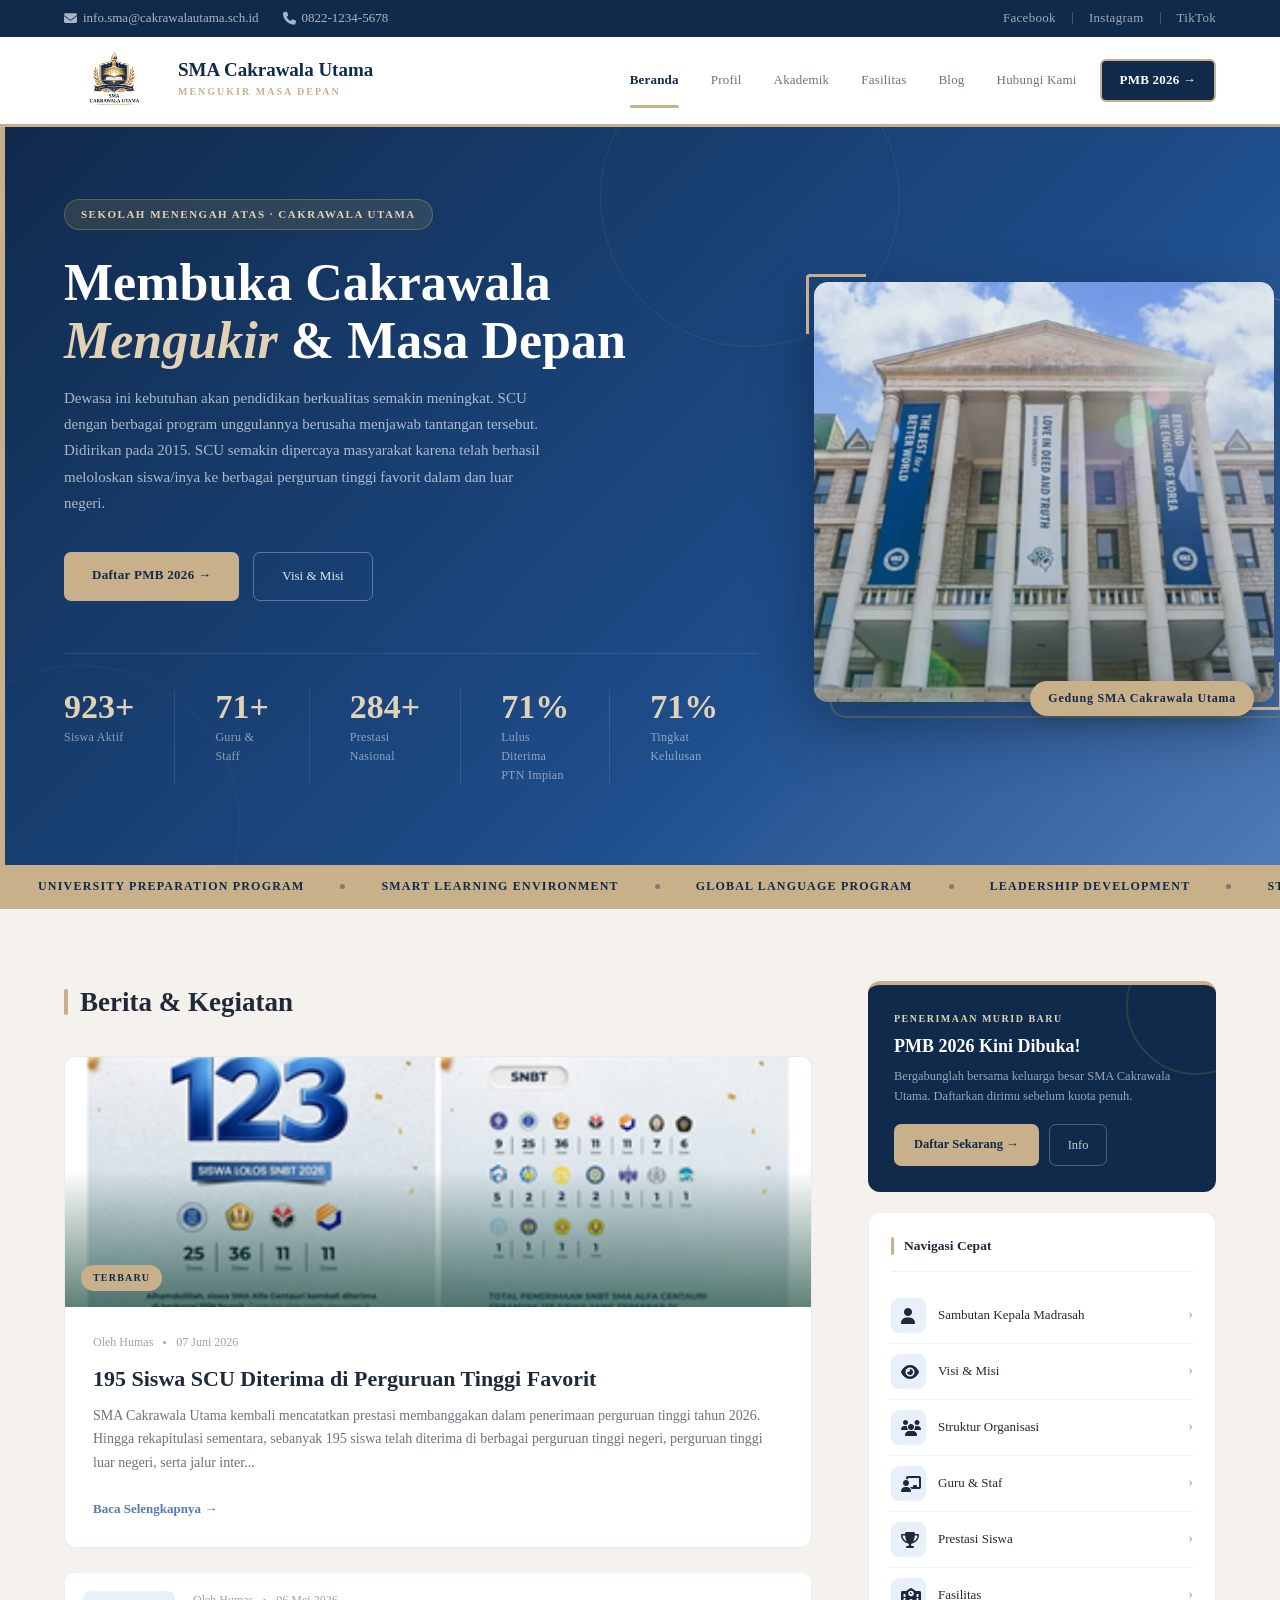
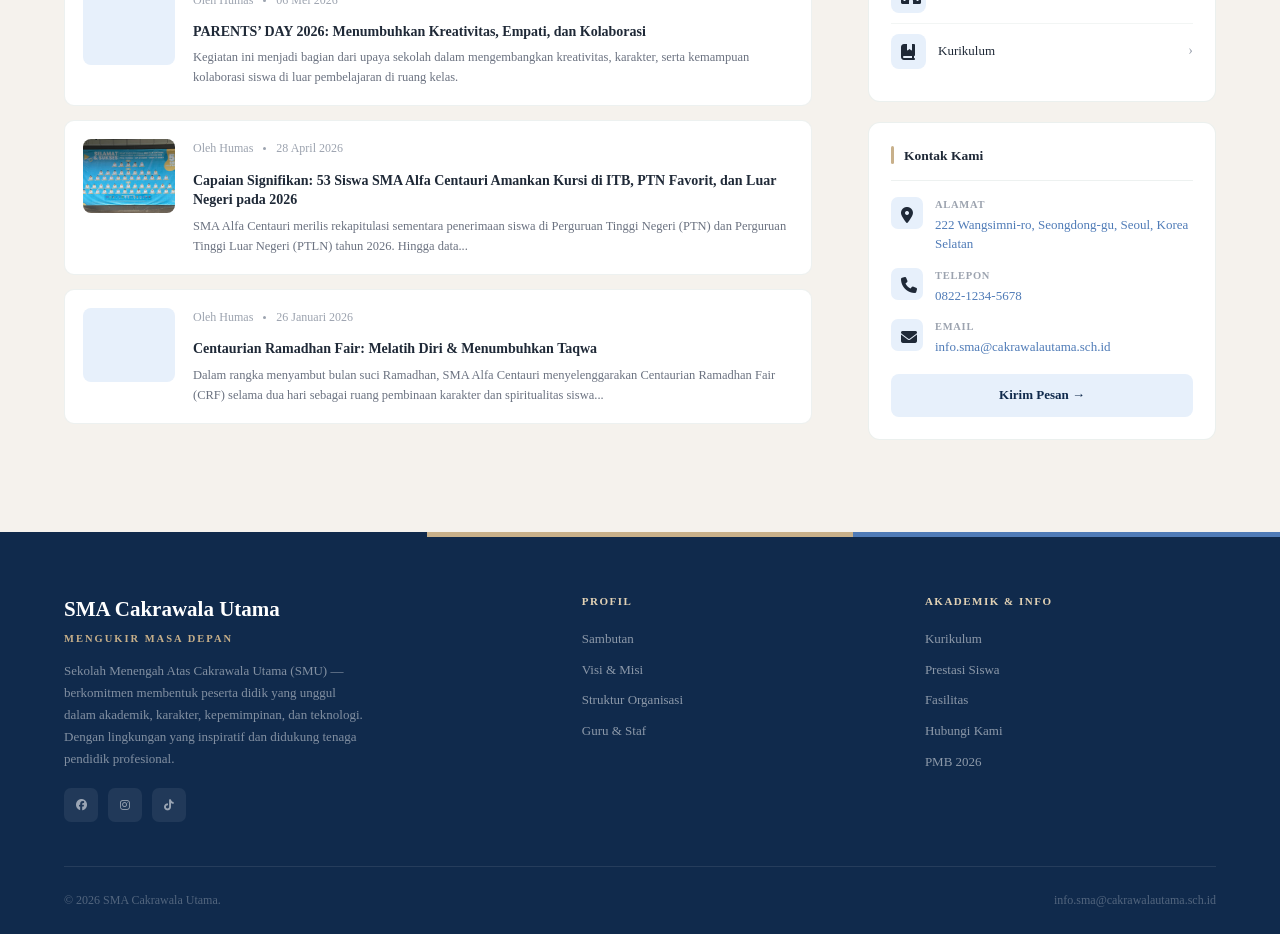
==== commit 8e82fdfa: "bantuan dari copilot" ====
--- a/index.html
+++ b/index.html
@@ -3,12 +3,61 @@
     <head>
     <meta charset="UTF-8">
     <meta name="viewport" content="width=device-width, initial-scale=1.0">
+    <meta name="description" content="SMA Cakrawala Utama - Sekolah Menengah Atas terkemuka yang berkomitmen membentuk peserta didik unggul dalam akademik, karakter, kepemimpinan, dan teknologi. Lokasi: Seoul.">
+    <meta name="keywords" content="SMA, Sekolah Menengah Atas, Pendidikan, Cakrawala Utama, Seoul">
+    <meta name="author" content="SMA Cakrawala Utama">
+    <meta name="robots" content="index, follow">
+    
+    <!-- Open Graph Tags -->
+    <meta property="og:type" content="website">
+    <meta property="og:title" content="SMA Cakrawala Utama - Beranda">
+    <meta property="og:description" content="Sekolah Menengah Atas terkemuka mengukir masa depan generasi muda dengan program akademik unggul.">
+    <meta property="og:image" content="/assets/images/pages/logo.png">
+    <meta property="og:url" content="https://cakrawalautama.sch.id">
+    <meta property="og:site_name" content="SMA Cakrawala Utama">
+    
+    <!-- Twitter Card -->
+    <meta name="twitter:card" content="summary_large_image">
+    <meta name="twitter:title" content="SMA Cakrawala Utama - Beranda">
+    <meta name="twitter:description" content="Sekolah Menengah Atas terkemuka mengukir masa depan generasi muda.">
+    <meta name="twitter:image" content="/assets/images/pages/logo.png">
+    
     <title>SMA Cakrawala Utama - Beranda</title>
     <link rel="preconnect" href="https://fonts.googleapis.com">
     <link rel="stylesheet" href="/assets/css/style.css">
     <link rel="icon" type="image/jpeg" href="/assets/images/pages/logo.png">
     <link href="https://fonts.googleapis.com/css2?family=Playfair+Display:wght@500;600;700&family=Plus+Jakarta+Sans:wght@300;400;500;600;700&display=swap" rel="stylesheet">
     <link rel="stylesheet" href="https://cdnjs.cloudflare.com/ajax/libs/font-awesome/6.5.1/css/all.min.css">
+    
+    <!-- Schema.org Organization Markup -->
+    <script type="application/ld+json">
+    {
+      "@context": "https://schema.org",
+      "@type": "EducationalOrganization",
+      "name": "SMA Cakrawala Utama",
+      "description": "Sekolah Menengah Atas terkemuka yang berkomitmen membentuk peserta didik unggul dalam akademik, karakter, kepemimpinan, dan teknologi",
+      "url": "https://cakrawalautama.sch.id",
+      "logo": "https://cakrawalautama.sch.id/assets/images/pages/logo.png",
+      "image": "https://cakrawalautama.sch.id/assets/images/pages/logo.png",
+      "telephone": "+62-822-1234-5678",
+      "email": "info.sma@cakrawalautama.sch.id",
+      "address": {
+        "@type": "PostalAddress",
+        "streetAddress": "222 Wangsimni-ro",
+        "addressLocality": "Seoul",
+        "addressCountry": "KR"
+      },
+      "sameAs": [
+        "https://facebook.com/smacakrawalautama",
+        "https://instagram.com/smacakrawalautama",
+        "https://tiktok.com/@smacakrawalautama"
+      ],
+      "founder": "SMA Cakrawala Utama",
+      "foundingDate": "2020",
+      "alumni": "Alumnus",
+      "educationalCredentialAwarded": "Ijazah SMA"
+    }
+    </script>
 </head>
 
 <body>
@@ -49,8 +98,27 @@
             <a href="profil.html">Profil</a>
             <a href="akademik.html">Akademik</a>
             <a href="fasilitas.html">Fasilitas</a>
+            <a href="blog.html">Blog</a>
             <a href="hubungi.html">Hubungi Kami</a>
             <a href="pmb.html" class="nav-pmb">PMB 2026 →</a>
+        </nav>
+
+        <!-- Hamburger Menu Button -->
+        <button class="hamburger-menu" id="hamburgerBtn">
+            <span></span>
+            <span></span>
+            <span></span>
+        </button>
+
+        <!-- Mobile Menu -->
+        <nav class="mobile-menu" id="mobileMenu">
+            <a href="index.html">Beranda</a>
+            <a href="profil.html">Profil</a>
+            <a href="akademik.html">Akademik</a>
+            <a href="fasilitas.html">Fasilitas</a>
+            <a href="blog.html">Blog</a>
+            <a href="hubungi.html">Hubungi Kami</a>
+            <a href="pmb.html" class="nav-pmb-mobile">PMB 2026 →</a>
         </nav>
     </header>
 
@@ -359,5 +427,10 @@
 
     <script src="/assets/js/script.js"></script>
 
+    <!-- Back-to-Top Button -->
+    <button class="back-to-top" id="backToTopBtn">
+        <i class="fa-solid fa-chevron-up"></i>
+    </button>
+
     </body>
 </html>
--- a/assets/css/style.css
+++ b/assets/css/style.css
@@ -2,6 +2,31 @@
   margin: 0;
   padding: 0;
   box-sizing: border-box;
+}
+
+
+
+html{scroll-behavior:smooth;font-size:16px;}
+body{overflow-x:hidden;-webkit-font-smoothing:antialiased;text-rendering:optimizeLegibility;-webkit-text-size-adjust:100%;}
+img{display:block;max-width:100%;height:auto;}
+svg{flex-shrink:0;}
+button,input,textarea,select{font:inherit;}
+section{position:relative;}
+/* Mobile Touch Optimization */
+@media (max-width: 768px) {
+  button, a, .btn-emas, .btn-outline, .nav-pmb, .quick-link, .artikel-card, .artikel-featured {
+    min-height: 44px;
+    min-width: 44px;
+  }
+}
+.container{width:min(1200px,calc(100% - 48px));margin-inline:auto;}
+:root{
+  --shadow-sm:0 4px 12px rgba(0,0,0,.08);
+  --shadow:0 12px 35px rgba(0,0,0,.10);
+  --shadow-lg:0 20px 60px rgba(0,0,0,.14);
+  --radius-sm:10px;
+  --radius:16px;
+  --radius-lg:24px;
 }
 
 :root {
@@ -14,6 +39,10 @@
   --emas-terang:    #E2D2B5;
   --emas-muda:      #F8F4EC;
 
+  --hijau-gelap:    #14251f;
+  --hijau-mid:      #3d6b56;
+  --hijau-aksen:    #6cc19b;
+
   --putih:          #ffffff;
   --krem:           #F5F2ED;
   --teks-gelap:     #1F2937;
@@ -22,7 +51,7 @@
 }
 
 body {
-  font-family: 'Source Sans 3', sans-serif;
+  font-family: 'Merriweather', serif;
   background: var(--krem);
   color: var(--teks-gelap);
   line-height: 1.6;
@@ -159,6 +188,81 @@
 nav a:hover {
   background: var(--biru-muda);
   color: var(--biru-tua);
+}
+
+/* Hamburger Menu */
+.hamburger-menu {
+  display: none;
+  flex-direction: column;
+  gap: 5px;
+  background: none;
+  border: none;
+  cursor: pointer;
+  padding: 8px;
+}
+
+.hamburger-menu span {
+  width: 25px;
+  height: 3px;
+  background: var(--biru-tua);
+  border-radius: 2px;
+  transition: 0.3s ease;
+}
+
+.hamburger-menu.active span:nth-child(1) {
+  transform: rotate(45deg) translate(10px, 10px);
+}
+
+.hamburger-menu.active span:nth-child(2) {
+  opacity: 0;
+}
+
+.hamburger-menu.active span:nth-child(3) {
+  transform: rotate(-45deg) translate(7px, -7px);
+}
+
+/* Mobile Menu */
+.mobile-menu {
+  display: none;
+  flex-direction: column;
+  position: absolute;
+  top: 100%;
+  left: 0;
+  right: 0;
+  background: var(--putih);
+  border-bottom: 3px solid var(--emas);
+  box-shadow: 0 4px 12px rgba(0, 0, 0, 0.1);
+  z-index: 99;
+  padding: 16px 0;
+}
+
+.mobile-menu a {
+  display: block;
+  padding: 12px 20px;
+  color: var(--teks-sedang);
+  font-size: 14px;
+  font-weight: 500;
+  border-bottom: 1px solid rgba(0, 0, 0, 0.05);
+  transition: 0.2s ease;
+}
+
+.mobile-menu a:hover {
+  background: var(--biru-muda);
+  color: var(--biru-tua);
+  padding-left: 24px;
+}
+
+.mobile-menu a.nav-pmb-mobile {
+  background: var(--biru-tua);
+  color: var(--putih);
+  border: none;
+  border-radius: 6px;
+  margin: 8px 16px;
+  font-weight: 700;
+}
+
+.mobile-menu a.nav-pmb-mobile:hover {
+  background: var(--biru-mid);
 }
 
 nav .nav-pmb {
@@ -445,7 +549,7 @@
 
 .strip-emas {
   background: var(--emas);
-  padding: 12px 64px;
+  padding: 12px 38px;
   display: flex;
   gap: 36px;
   align-items: center;
@@ -1174,7 +1278,7 @@
   mask-image: linear-gradient(to right, transparent 0%, black 40%);
 }
 
-.profil-section{
+.profil-section, .hub-section{
   max-width: 1200px;
   margin: 40px auto 80px;
   padding: 0 70px;
@@ -1259,7 +1363,7 @@
 .profil-grid img{
   width: 100%;
   height: 100%;
-  object-fit: #d1cfc7;
+  object-fit: cover;
 }
 
 .konten-sambutan {
@@ -1532,6 +1636,39 @@
   z-index: 1;
 }
 
+.stats-keterangan{
+  display: grid;
+  grid-template-columns: repeat(auto-fit,minmax(220px, 1fr));
+  gap : 20px;
+  margin-bottom: 15px;
+}
+
+.stat-box-ket{
+  background-color: var(--biru-mid);
+  border-radius : 12px;
+  padding: 20px;
+  text-align: center;
+  font-family: 'Merriweather', serif;
+  box-shadow: 0 4px 15px rgba(0, 0, 0, 0.4);
+}
+
+.stat-box-ket h3{
+  font-size : 23px;
+  color : var(--emas);
+  margin : 0 0 5px 0;
+  font-weight: 500;
+  line-height: 1.1;
+  padding-bottom: 7px;
+}
+
+.stat-box-ket p{
+  font-size :14px;
+  color : var(--krem);
+  margin : 0;
+  line-height: 2px;
+}
+
+
 .guru-grid{
   display:grid;
   grid-template-columns: repeat(auto-fit,minmax(220px, 1fr));
@@ -1542,7 +1679,13 @@
   background-color: white;
   border-radius: 16px;
   overflow: hidden;
-  box-shadow: 0 10px 25px rgba(0, 0, 0, 0.8);
+  box-shadow: 0 4px 15px rgba(0, 0, 0, 0.2);
+  text-align: center;
+  transition: 0.3s;
+}
+
+.guru-card:hover{
+  transform: translateY(-4px);
 }
 
 .guru-card img{
@@ -1556,6 +1699,1912 @@
 }
 
 .guru-card span{
+  font-size: 14px;
   padding: 0 15px 20px;
   display: block;
-}+}
+
+.btn-guru button{
+  display: block;
+  width: max-content;
+  margin: 30px auto;
+  text-decoration: none;
+  color : var(--teks-gelap);
+  font-weight: 600;
+  font-size: 15px;
+  cursor: pointer;
+  padding : 12px;
+  font-family: 'Merriweather', serif;
+  border-radius: 12px;
+  background-color: none;
+  border-color: var(--teks-gelap);
+  transition: 0.3s;
+}
+
+.btn-guru button:hover{
+  transform: translateY(-5px);
+}
+
+/*Bagian Kegiatan ya chan, awas susah nyari nya*/
+
+.grid-akademik, .section-ekskul, .grid-fasilitas {
+  display : grid;
+  grid-template-columns: repeat(3,minmax(300px, 1fr) );
+  gap : 20px;
+  padding : 10px 0;
+}
+
+.card-unggulan, .card-eskul, .card-fa-akademik {
+  background-color: var(--putih);
+  border-radius: 16px;
+  overflow: hidden;
+  text-align: left;
+  transition: 0.3s;
+  display: flex;
+  flex-direction: column;
+  height: 100%;
+}
+
+.card-unggulan:hover, .card-eskul:hover, .card-fa-akademik:hover {
+  transform: translateY(-5px);
+  box-shadow: 0 4px 15px rgba(0, 0, 0, 0.03);
+}
+
+.card-unggulan img, .card-eskul img, .card-fa-akademik img{
+  width: 100%;
+  height: 180px;
+  object-fit:inherit;
+  border-bottom: 4px solid var(--biru-aksen);
+}
+
+.card-unggulan h3, .card-eskul h3, .card-fa-akademik h3{
+  font-size : 20px;
+  padding: 15px 15px 5px;
+  text-align: left;
+}
+
+.card-unggulan p, .card-fa-akademik p{
+  font-size : 16px;
+  padding: 0px 15px 15px;
+}
+
+.badge-item-aka{
+  display: flex;
+  gap: 8px;
+  margin: auto 0 12px 12px;
+}
+
+.card-unggulan span, .card-eskul span{
+  background-color: var(--biru-muda);
+  color: var(--biru-aksen);
+  font-size: 14px;
+  padding: 4px 12px;
+  border: 16px;
+  border-radius: 16px;
+}
+
+.card-eskul ul{
+  list-style-type: none;
+  padding-bottom: 12px;
+  margin: 0;
+}
+
+.card-eskul ul li{
+  font-size: 16px;
+  color: var(--teks-gelap);
+  padding: 2px 0 2px 15px;
+  text-align: left;
+  position :  relative;
+}
+
+/*Bagian Fasilitas ya channn!!*/
+
+.section-label{
+  display: flex;
+  align-items: center;
+  gap: 10px;
+  margin-bottom: 20px;
+}
+
+.section-label::before{
+  content: ' ';
+  display: block;
+  width: 4px;
+  height: 22px;
+  background: var(--emas);
+  border-radius: 2px;
+}
+
+.section-label h2{
+  font-size: 22px;
+  font-weight: 500;
+  color: var(--teks-gelap)
+}
+
+.card-fa-akademik {
+  position: relative;
+  display: block;
+}
+
+.badge-fasilitas{
+  position: absolute;
+  top: 10px;
+  color: var(--biru-muda);
+  background-color: var(--biru-tua);
+  left : 10px;
+  z-index: 10;
+  font-size: 14px;
+  padding: 4px 12px;
+  border: 16px;
+  border-radius: 16px;
+}
+
+.badge-fasilitas-olah{
+  position: absolute;
+  top: 10px;
+  color: var(--teks-gelap);
+  background-color: var(--emas);
+  left : 10px;
+  z-index: 10;
+  font-size: 14px;
+  padding: 4px 12px;
+  border: 16px;
+  border-radius: 16px;
+}
+
+.badge-fasilitas-sebu{
+  position: absolute;
+  top: 10px;
+  color: var(--biru-tua);
+  background-color: var(--emas-muda);
+  left : 10px;
+  z-index: 10;
+  font-size: 14px;
+  padding: 4px 12px;
+  border: 16px;
+  border-radius: 16px;
+}
+
+/*Bagian Hubungi!!*/
+
+.hub-wrapper{
+  opacity: 0;
+  transform: translateY(20px);
+  animation: fadeSlide .45s ease forwards;
+  /*background-color: var(--putih);*/
+  border-radius: 15px;
+}
+.contact-wrapper{
+  display: grid;
+  grid-template-columns: repeat(3,1fr);
+  gap: 20px;
+  max-width: 1100px;
+  margin: auto;
+}
+
+.contact-card{
+  background-color: var(--putih);
+  border-radius: 16px;
+  padding: 28px;
+  align-items: center;
+  gap: 24px;
+  box-shadow: 0 4px 15px rgba(0, 0, 0, 0.03);
+  position: relative;
+}
+
+.contact-card:hover{
+  transform:translateY(-6px);
+  box-shadow: 0 4px 15px rgba(0, 0, 0, 0.05);
+}
+
+.contact-card:hover .inform-icon{
+  transform: rotate(-8deg) scale(1.08);
+}
+
+.contact-card:hover .garis{
+  width: 60px;
+  height: 5px;
+}
+
+
+.contact-card a{
+  display : flex;
+  align-items: flex-start;
+  gap : 18px;
+  text-decoration: none;
+  color: inherit;
+  width: 100%;
+}
+
+.inform-icon{
+  flex-shrink:0;
+  width:46px;
+  height:46px;
+  border-radius:14px;
+  display:flex;
+  justify-content:center;
+  align-items:center;
+  font-size:32px;
+  position:relative;
+  transition: 0.3 ease;
+}
+
+.kampus{
+  color: #214C9A;
+  background-color: #E8F1FF;
+}
+
+.wa{
+  color: #25D366;
+  background-color: #E8F8EF;
+}
+
+.gmail{
+  color: #C99218;
+  background-color: #FFF6DE;
+}
+
+
+.contact-card{
+  display: flex;
+  align-items: center;
+}
+
+.contact-card a{
+  gap:28px;
+}
+
+.garis{
+  content: "";
+  position: absolute;
+  left: 150px;
+  top: 12px;
+  width: 40px;
+  height: 5px;
+  background: var(--emas-terang);
+  border-radius: 20px;
+}
+
+.inform-teks h3{
+  font-size:20px;
+  color:var(--teks-gelap);
+  font-weight: 600;
+}
+
+.inform-teks p {
+  font-size: 16px;
+  color: var(--teks-gelap);
+  line-height:1.8;
+}
+
+.inform-teks small{
+  font-size: 16px;
+  color: var(--teks-sedang)
+}
+
+.btn-inform-social{
+  position: relative;
+  overflow: hidden;
+  transition: .35s ease;
+}
+
+.btn-inform-social::before{
+  content: "";
+  position: absolute;
+  top: -40px;
+  left: -100px;
+  width: 35px;
+  height: 180px;
+  background: rgba(255,255,255,.4);
+  transform: rotate(25deg);
+  transition: .8s ease;
+}
+
+.btn-inform-social:hover::before{
+  left: 130%;
+}
+
+.btn-map{
+  color: #214C9A;
+  background-color: #E8F1FF ;
+  padding: 2px 14px 2px 18px;
+  align-self: center;
+  border-radius: 10px;
+}
+
+.btn-map:hover{
+  color: #E8F1FF;
+  background-color: #214C9A;
+}
+
+.btn-email{
+  color: #C99218;
+  background-color: #FFF6DE;
+  padding: 2px 14px 2px 18px;
+  align-self: center;
+  border-radius: 10px;
+}
+
+.btn-email:hover{
+  background-color: #C99218;
+  color: #FFF6DE;
+}
+
+.btn-wa{
+  color: #25D366;
+  background-color: #E8F8EF;
+  padding: 2px 14px 2px 18px;
+  align-self: center;
+  border-radius: 10px;
+}
+
+.btn-wa:hover{
+  background-color: #25D366;
+  color: #E8F8EF;
+}
+
+.fb{
+  background: #1877F2;
+  color: #FFFFFF;
+}
+
+
+.fb-btn{
+  background: #EEF5FF;
+  color: #1877F2;
+  padding: 2px 0 2px 18px;
+  align-self: center;
+  border-radius: 10px;
+}
+
+.fb-btn:hover{
+  background: #1877f2;
+  color:#FFFFFF
+}
+
+.ig{
+  color: #ffffff;
+  background: radial-gradient(circle at 30% 107%, #fdf497 0%, #fdf497 5%, #fd5949 45%, #d6249f 60%, #285AEB 90%);
+}
+
+.ig-btn{
+  background: #FFF2F4;
+  color: #E1306C;
+  padding: 2px 0 2px 18px;
+  align-self: center;
+  border-radius: 10px;
+}
+
+.ig-btn:hover{
+  background: #E1306C;
+  color:#FFF2F4;
+}
+
+.tt{
+  background: #111111;
+  color: #FFFFFF;
+}
+
+.tt-btn{
+  background: #FFFFFF;
+  border: 1px solid #D8D8D8;
+  color: #111111;
+  padding: 2px 0 2px 18px;
+  align-self: center;
+  border-radius: 10px;
+}
+
+.tt-btn:hover{
+  background: #111111;
+  color: #FFFFFF;
+}
+
+.card-sosmed-section, .card-form, .card-lokasi {
+  background: #ffffff;
+  border-radius: 12px;
+  padding: 25px;
+  margin-bottom: 25px;
+  box-shadow: 0 2px 5px rgba(0,0,0,0.02);
+}
+
+.kontak-information {
+  display: flex;
+  align-items: center;
+  margin-bottom: 20px;
+}
+
+
+.sosmed-container {
+  display: flex;
+  gap: 15px;
+}
+
+.sosmed-box {
+  flex: 1;
+  background-color: #f7f6f0;
+  padding: 12px;
+  border-radius: 8px;
+  font-size: 13px;
+}
+
+.sosmed-box strong {
+  display: block;
+  color: #333;
+  margin-bottom: 2px;
+}
+
+.sosmed-box span {
+  color: #666;
+}
+
+.form-group {
+  margin-bottom: 18px;
+}
+
+.form-group label {
+  display: block;
+  font-size: 16px;
+  font-weight: 600;
+  color: #333;
+  margin-bottom: 6px;
+}
+
+.form-group input, .form-group select, .form-group textarea {
+  width: 100%;
+  padding: 10px 12px;
+  border: 1px solid #e0e0e0;
+  border-radius: 6px;
+  font-size: 14px;
+  box-sizing: border-box;
+  background-color: #fff;
+}
+
+.form-group input::placeholder, .form-group textarea::placeholder {
+  color: #a0a0a0;
+}
+
+.form-buttons {
+  display: flex;
+  gap: 12px;
+  margin-top: 25px;
+}
+
+.btn-kirim {
+  background-color: #c5a85c; 
+  color: #ffffff;
+  border: none;
+  padding: 12px 24px;
+  border-radius: 6px;
+  cursor: pointer;
+  font-weight: 600;
+  font-size: 14px;
+}
+
+.btn-reset {
+  background-color: transparent;
+  color: #1c2a5e;
+  border: 1px solid #1c2a5e;
+  padding: 12px 24px;
+  border-radius: 6px;
+  cursor: pointer;
+  /* font-weight: 600; */
+  font-size: 14px;
+}
+
+/* Form Message Styles */
+.form-message {
+  padding: 16px;
+  border-radius: 8px;
+  margin-bottom: 20px;
+  display: flex;
+  align-items: center;
+  font-weight: 500;
+  animation: slideDown 0.3s ease-out;
+}
+
+.form-message.success {
+  background-color: #d4edda;
+  color: #155724;
+  border: 1px solid #c3e6cb;
+}
+
+.form-message.success::before {
+  content: "✓ ";
+  margin-right: 8px;
+  font-size: 18px;
+}
+
+.form-message.error {
+  background-color: #f8d7da;
+  color: #721c24;
+  border: 1px solid #f5c6cb;
+}
+
+.form-message.error::before {
+  content: "✕ ";
+  margin-right: 8px;
+  font-size: 18px;
+}
+
+/* Form Field Error Styles */
+.form-error {
+  display: block;
+  color: #d32f2f;
+  font-size: 12px;
+  margin-top: 4px;
+  min-height: 16px;
+}
+
+.form-group input.error,
+.form-group select.error,
+.form-group textarea.error {
+  border-color: #d32f2f;
+  background-color: #ffebee;
+}
+
+/* Form Loading State */
+#submitBtn:disabled {
+  opacity: 0.7;
+  cursor: not-allowed;
+}
+
+#submitBtn.loading::after {
+  content: "";
+  display: inline-block;
+  width: 14px;
+  height: 14px;
+  margin-left: 8px;
+  border: 2px solid rgba(255,255,255,0.3);
+  border-top-color: #ffffff;
+  border-radius: 50%;
+  animation: spin 0.6s linear infinite;
+}
+
+@keyframes slideDown {
+  from {
+    opacity: 0;
+    transform: translateY(-10px);
+  }
+  to {
+    opacity: 1;
+    transform: translateY(0);
+  }
+}
+
+@keyframes spin {
+  to {
+    transform: rotate(360deg);
+  }
+}
+
+.peta-wrapper {
+  background-color: #cbd8c4;
+  color: #425439;
+  height: 200px;
+  border-radius: 8px;
+  display: flex;
+  justify-content: center;
+  align-items: center;
+  font-size: 14px;
+  font-weight: 500;
+}
+
+/* PMB Page Styling */
+.pmb-section {
+  max-width: 1200px;
+  margin: 60px auto;
+  padding: 0 70px;
+}
+
+.pmb-header {
+  text-align: center;
+  margin-bottom: 50px;
+}
+
+.pmb-header h2 {
+  font-family: 'Merriweather', serif;
+  font-size: 36px;
+  color: var(--biru-tua);
+  margin-bottom: 16px;
+}
+
+.pmb-header p {
+  font-size: 16px;
+  color: var(--teks-sedang);
+  max-width: 600px;
+  margin: 0 auto;
+  line-height: 1.6;
+}
+
+.pmb-grid {
+  display: grid;
+  grid-template-columns: repeat(3, 1fr);
+  gap: 24px;
+  margin-bottom: 60px;
+}
+
+.pmb-card {
+  background: var(--putih);
+  border-radius: 16px;
+  padding: 32px;
+  text-align: center;
+  box-shadow: 0 4px 15px rgba(0, 0, 0, 0.08);
+  transition: 0.3s ease;
+  border-top: 4px solid var(--emas);
+}
+
+.pmb-card:hover {
+  transform: translateY(-8px);
+  box-shadow: 0 8px 25px rgba(0, 0, 0, 0.12);
+}
+
+.pmb-icon {
+  width: 60px;
+  height: 60px;
+  background: var(--biru-muda);
+  color: var(--biru-tua);
+  border-radius: 12px;
+  display: flex;
+  align-items: center;
+  justify-content: center;
+  font-size: 28px;
+  margin: 0 auto 20px;
+}
+
+.pmb-card h3 {
+  font-family: 'Merriweather', serif;
+  font-size: 20px;
+  color: var(--biru-tua);
+  margin-bottom: 16px;
+}
+
+.pmb-card p {
+  font-size: 14px;
+  color: var(--teks-sedang);
+  line-height: 1.6;
+  margin: 8px 0;
+}
+
+.pmb-card ul,
+.pmb-card ol {
+  font-size: 14px;
+  color: var(--teks-sedang);
+  line-height: 1.8;
+}
+
+.pmb-card li {
+  margin: 6px 0;
+}
+
+/* Timeline */
+.pmb-timeline {
+  max-width: 1200px;
+  margin: 80px auto;
+  padding: 0 70px;
+}
+
+.pmb-timeline h2 {
+  font-family: 'Merriweather', serif;
+  font-size: 36px;
+  color: var(--biru-tua);
+  text-align: center;
+  margin-bottom: 50px;
+}
+
+.timeline {
+  position: relative;
+  padding: 20px 0;
+}
+
+.timeline::before {
+  content: '';
+  position: absolute;
+  left: 50%;
+  transform: translateX(-50%);
+  width: 4px;
+  height: 100%;
+  background: var(--emas);
+  top: 0;
+}
+
+.timeline-item {
+  margin-bottom: 40px;
+  width: 48%;
+  position: relative;
+}
+
+.timeline-item:nth-child(odd) {
+  margin-left: 0;
+  text-align: right;
+  padding-right: 40px;
+}
+
+.timeline-item:nth-child(even) {
+  margin-left: 52%;
+  text-align: left;
+  padding-left: 40px;
+}
+
+.timeline-marker {
+  position: absolute;
+  width: 20px;
+  height: 20px;
+  background: var(--emas);
+  border: 4px solid var(--putih);
+  border-radius: 50%;
+  top: 20px;
+  box-shadow: 0 0 0 4px var(--biru-tua);
+}
+
+.timeline-item:nth-child(odd) .timeline-marker {
+  right: -54px;
+}
+
+.timeline-item:nth-child(even) .timeline-marker {
+  left: -54px;
+}
+
+.timeline-content {
+  background: var(--putih);
+  padding: 24px;
+  border-radius: 12px;
+  box-shadow: 0 4px 12px rgba(0, 0, 0, 0.08);
+  border-left: 4px solid var(--biru-tua);
+}
+
+.timeline-item:nth-child(even) .timeline-content {
+  border-left: none;
+  border-right: 4px solid var(--biru-tua);
+}
+
+.timeline-content h4 {
+  color: var(--biru-tua);
+  font-size: 18px;
+  margin-bottom: 8px;
+}
+
+.timeline-content p {
+  color: var(--teks-sedang);
+  font-size: 14px;
+  line-height: 1.6;
+}
+
+/* PMB CTA Section */
+.pmb-cta {
+  background: linear-gradient(135deg, var(--biru-tua) 0%, var(--biru-mid) 100%);
+  padding: 80px 70px;
+  margin: 60px 0 0 0;
+  text-align: center;
+}
+
+.pmb-cta-content h2 {
+  font-family: 'Merriweather', serif;
+  font-size: 42px;
+  color: var(--putih);
+  margin-bottom: 16px;
+}
+
+.pmb-cta-content p {
+  color: rgba(255, 255, 255, 0.8);
+  font-size: 18px;
+  margin-bottom: 32px;
+  max-width: 600px;
+  margin-left: auto;
+  margin-right: auto;
+}
+
+.pmb-cta-buttons {
+  display: flex;
+  gap: 20px;
+  justify-content: center;
+  flex-wrap: wrap;
+}
+
+.btn-pmb-daftar,
+.btn-pmb-info {
+  display: inline-flex;
+  align-items: center;
+  gap: 10px;
+  padding: 16px 32px;
+  border-radius: 10px;
+  font-size: 16px;
+  font-weight: 700;
+  text-decoration: none;
+  transition: 0.3s ease;
+}
+
+.btn-pmb-daftar {
+  background: var(--emas);
+  color: var(--biru-tua);
+}
+
+.btn-pmb-daftar:hover {
+  background: var(--emas-terang);
+  transform: translateY(-2px);
+}
+
+.btn-pmb-info {
+  background: rgba(255, 255, 255, 0.2);
+  color: var(--putih);
+  border: 2px solid var(--putih);
+}
+
+.btn-pmb-info:hover {
+  background: rgba(255, 255, 255, 0.3);
+  transform: translateY(-2px);
+}
+
+@media (max-width: 768px) {
+  .kontak-wrapper {
+    grid-template-columns: 1fr;
+  }
+
+  /* Grid Responsive untuk Akademik & Fasilitas */
+  .grid-akademik,
+  .section-ekskul,
+  .grid-fasilitas {
+    grid-template-columns: 1fr;
+    gap: 16px;
+  }
+
+  .card-unggulan,
+  .card-eskul,
+  .card-fa-akademik {
+    padding: 14px;
+    border-radius: 12px;
+  }
+
+  .card-unggulan img,
+  .card-eskul img,
+  .card-fa-akademik img {
+    height: 150px;
+  }
+
+  .card-unggulan h3,
+  .card-eskul h3,
+  .card-fa-akademik h3 {
+    font-size: 16px;
+    padding: 12px 12px 4px;
+  }
+
+  .card-unggulan p,
+  .card-fa-akademik p {
+    font-size: 14px;
+    padding: 0 12px 12px;
+  }
+
+  .badge-item-aka {
+    margin: 8px 0 10px 10px;
+  }
+
+  .card-unggulan span,
+  .card-eskul span {
+    font-size: 12px;
+    padding: 3px 10px;
+  }
+
+  .card-eskul ul li {
+    font-size: 14px;
+    padding: 2px 0 2px 12px;
+  }
+
+  /* Contact Cards Responsive */
+  .contact-wrapper {
+    grid-template-columns: 1fr;
+    gap: 16px;
+  }
+
+  .contact-card {
+    padding: 20px;
+  }
+
+  .contact-card a {
+    gap: 16px;
+  }
+
+  .inform-icon {
+    width: 40px;
+    height: 40px;
+    font-size: 24px;
+  }
+
+  .garis {
+    left: 120px;
+    width: 35px;
+  }
+
+  .inform-teks h3 {
+    font-size: 16px;
+  }
+
+  .inform-teks p {
+    font-size: 14px;
+  }
+
+  .inform-teks small {
+    font-size: 13px;
+  }
+
+  /* Guru Grid */
+  .guru-grid {
+    grid-template-columns: repeat(2, 1fr);
+    gap: 16px;
+  }
+
+  .guru-card img {
+    height: 200px;
+  }
+
+  .guru-card h4 {
+    padding: 12px 12px 3px;
+    font-size: 14px;
+  }
+
+  .guru-card span {
+    font-size: 12px;
+    padding: 0 12px 16px;
+  }
+
+  .btn-guru button {
+    margin: 20px auto;
+    padding: 10px;
+    font-size: 13px;
+  }
+
+  /* Stats Keterangan */
+  .stats-keterangan {
+    grid-template-columns: repeat(2, 1fr);
+    gap: 12px;
+  }
+
+  .stat-box-ket {
+    padding: 16px;
+  }
+
+  .stat-box-ket h3 {
+    font-size: 20px;
+  }
+
+  .stat-box-ket p {
+    font-size: 12px;
+  }
+}
+
+@media (max-width: 480px) {
+  /* Extra Small Grid Layouts */
+  .grid-akademik,
+  .section-ekskul,
+  .grid-fasilitas {
+    grid-template-columns: 1fr;
+    gap: 12px;
+  }
+
+  .card-unggulan,
+  .card-eskul,
+  .card-fa-akademik {
+    padding: 12px;
+  }
+
+  .card-unggulan img,
+  .card-eskul img,
+  .card-fa-akademik img {
+    height: 130px;
+  }
+
+  .card-unggulan h3,
+  .card-eskul h3,
+  .card-fa-akademik h3 {
+    font-size: 14px;
+    padding: 10px 10px 3px;
+  }
+
+  .card-unggulan p,
+  .card-fa-akademik p {
+    font-size: 13px;
+    padding: 0 10px 10px;
+  }
+
+  .contact-wrapper {
+    grid-template-columns: 1fr;
+    gap: 12px;
+  }
+
+  .contact-card {
+    padding: 16px;
+  }
+
+  .contact-card a {
+    gap: 12px;
+  }
+
+  .inform-icon {
+    width: 36px;
+    height: 36px;
+    font-size: 20px;
+  }
+
+  .garis {
+    left: 100px;
+    width: 30px;
+  }
+
+  .inform-teks h3 {
+    font-size: 14px;
+  }
+
+  .inform-teks p {
+    font-size: 12px;
+  }
+
+  .guru-grid {
+    grid-template-columns: 1fr;
+    gap: 12px;
+  }
+
+  .guru-card img {
+    height: 180px;
+  }
+
+  .guru-card h4 {
+    padding: 10px 10px 2px;
+    font-size: 13px;
+  }
+
+  .guru-card span {
+    font-size: 11px;
+    padding: 0 10px 12px;
+  }
+
+  .btn-guru button {
+    margin: 16px auto;
+    padding: 8px 14px;
+    font-size: 12px;
+  }
+
+  .stats-keterangan {
+    grid-template-columns: 1fr;
+  }
+
+  .stat-box-ket {
+    padding: 12px;
+  }
+
+  .stat-box-ket h3 {
+    font-size: 18px;
+  }
+
+  .stat-box-ket p {
+    font-size: 11px;
+  }
+
+  .badge-fasilitas,
+  .badge-fasilitas-olah,
+  .badge-fasilitas-sebu {
+    font-size: 11px;
+    padding: 3px 8px;
+  }
+
+  .section-label h2 {
+    font-size: 18px;
+  }
+}
+
+
+/* ===== COMPREHENSIVE MOBILE RESPONSIVE ===== */
+@media (max-width: 768px) {
+  /* Global */
+  html { font-size: 15px; }
+  
+  .container {
+    width: calc(100% - 32px);
+  }
+
+  /* Topbar */
+  .topbar {
+    padding: 10px 16px;
+    flex-direction: column;
+    gap: 12px;
+    font-size: 12px;
+  }
+
+  .topbar-kiri {
+    gap: 12px;
+    flex-direction: column;
+    width: 100%;
+  }
+
+  .topbar-kiri a {
+    font-size: 12px;
+  }
+
+  .topbar-kanan {
+    gap: 10px;
+    font-size: 11px;
+  }
+
+  .topbar-divider {
+    height: 10px;
+  }
+
+  /* Header */
+  header {
+    padding: 12px 16px;
+    height: auto;
+    flex-wrap: wrap;
+    gap: 12px;
+  }
+
+  .logo-area {
+    gap: 10px;
+    width: 100%;
+    justify-content: center;
+  }
+
+  .logo-lingkaran {
+    width: 70px;
+    height: 70px;
+  }
+
+  .logo-lingkaran img {
+    width: 90px;
+    height: 90px;
+  }
+
+  .logo-teks h1 {
+    font-size: 16px;
+  }
+
+  .logo-teks p {
+    font-size: 9px;
+  }
+
+  nav {
+    width: 100%;
+    justify-content: center;
+    gap: 6px;
+  }
+
+  nav a {
+    padding: 8px 12px;
+    font-size: 12px;
+  }
+
+  nav a.active::after {
+    left: 12px;
+    right: 12px;
+    bottom: -6px;
+  }
+
+  nav .nav-pmb {
+    padding: 8px 14px;
+    font-size: 12px;
+    margin-left: 0;
+  }
+
+  /* Hamburger Menu Responsive */
+  .hamburger-menu {
+    display: flex;
+  }
+
+  .nav-links {
+    display: none;
+  }
+
+  .mobile-menu.active {
+    display: flex;
+  }
+
+  /* Hero Section */
+  .hero {
+    padding: 40px 16px 48px;
+    min-height: auto;
+  }
+
+  .hero-deko-1,
+  .hero-deko-2 {
+    display: none;
+  }
+
+  .hero-inner {
+    grid-template-columns: 1fr;
+    gap: 32px;
+  }
+
+  .hero-teks h2 {
+    font-size: 28px;
+    line-height: 1.2;
+    margin-bottom: 12px;
+  }
+
+  .hero-teks > p {
+    font-size: 14px;
+    max-width: 100%;
+    margin-bottom: 24px;
+  }
+
+  .hero-badge {
+    font-size: 10px;
+    padding: 6px 12px;
+  }
+
+  .hero-tombol {
+    flex-direction: column;
+    gap: 10px;
+  }
+
+  .btn-emas,
+  .btn-outline {
+    width: 100%;
+    text-align: center;
+    padding: 12px 20px;
+    font-size: 12px;
+  }
+
+  .hero-statistik {
+    flex-direction: column;
+    gap: 16px;
+    margin-top: 32px;
+    border: none;
+  }
+
+  .stat {
+    border-right: none;
+    padding: 0;
+    border-bottom: none;
+  }
+
+  .stat-angka {
+    font-size: 24px;
+  }
+
+  .stat-label {
+    font-size: 11px;
+  }
+
+  .hero-foto {
+    height: 280px;
+  }
+
+  .hero-foto::before {
+    display: none;
+  }
+
+  .hero-foto::after {
+    display: none;
+  }
+
+  .foto-badge {
+    font-size: 10px;
+    padding: 6px 12px;
+    bottom: -10px;
+    right: 12px;
+  }
+
+  .foto-sudut {
+    display: none;
+  }
+
+  /* Strip Emas */
+  .strip-emas {
+    padding: 10px 16px;
+    gap: 16px;
+    overflow-x: auto;
+  }
+
+  .strip-item {
+    font-size: 11px;
+  }
+
+  /* Content */
+  .konten-utama {
+    padding: 40px 16px;
+    gap: 32px;
+  }
+
+  .label-seksi {
+    margin-bottom: 24px;
+  }
+
+  .label-seksi h3 {
+    font-size: 22px;
+  }
+
+  /* Articles */
+  .artikel-featured {
+    margin-bottom: 20px;
+  }
+
+  .artikel-gambar {
+    height: 200px;
+  }
+
+  .artikel-body {
+    padding: 20px 16px;
+  }
+
+  .artikel-featured h4 {
+    font-size: 18px;
+  }
+
+  .artikel-card {
+    flex-direction: column;
+    gap: 12px;
+    padding: 14px;
+  }
+
+  .artikel-card-thumb {
+    width: 100%;
+    height: 150px;
+  }
+
+  .artikel-card h5 {
+    font-size: 13px;
+  }
+
+  /* Sidebar */
+  .sidebar-kartu {
+    padding: 18px;
+    margin-bottom: 16px;
+  }
+
+  .sidebar-label h4 {
+    font-size: 12px;
+  }
+
+  .quick-link {
+    padding: 8px 0;
+  }
+
+  .ql-ikon {
+    width: 32px;
+    height: 32px;
+  }
+
+  .ql-teks {
+    font-size: 12px;
+  }
+
+  /* PMB Card */
+  .kartu-pmb {
+    padding: 20px;
+    margin-bottom: 16px;
+  }
+
+  .kartu-pmb h4 {
+    font-size: 16px;
+  }
+
+  .kartu-pmb p {
+    font-size: 12px;
+  }
+
+  .pmb-tombol {
+    flex-direction: column;
+    gap: 8px;
+  }
+
+  .pmb-tombol a {
+    width: 100%;
+    text-align: center;
+    padding: 10px 16px !important;
+    font-size: 12px;
+  }
+
+  /* Footer */
+  footer {
+    padding: 32px 16px 16px;
+  }
+
+  .footer-stripe {
+    display: none;
+  }
+
+  .footer-atas {
+    grid-template-columns: 1fr;
+    gap: 32px;
+    padding-bottom: 24px;
+  }
+
+  .footer-brand h3 {
+    font-size: 18px;
+  }
+
+  .footer-brand p {
+    font-size: 12px;
+  }
+
+  .footer-kolom h4 {
+    font-size: 10px;
+  }
+
+  .footer-kolom a {
+    font-size: 12px;
+  }
+
+  .footer-bawah {
+    flex-direction: column;
+    gap: 8px;
+    text-align: center;
+  }
+
+  .footer-bawah p,
+  .footer-bawah span {
+    font-size: 11px;
+  }
+
+  /* Profile Section */
+  .profil-inner {
+    padding: 0;
+    min-height: 100px;
+  }
+
+  .profil-teks {
+    padding: 20px 16px;
+  }
+
+  .profil-teks h1 {
+    font-size: 22px;
+    margin-bottom: 10px;
+  }
+
+  .profil-foto {
+    display: none;
+  }
+
+  .profil-section,
+  .hub-section {
+    padding: 20px 16px;
+    margin: 20px auto 40px;
+  }
+
+  .tab-button {
+    margin-bottom: 20px;
+    gap: 8px;
+  }
+
+  .tab-btn {
+    padding: 10px 14px;
+    font-size: 12px;
+  }
+
+  .card-sambutan {
+    gap: 16px;
+    padding: 20px;
+    flex-direction: column;
+  }
+
+  .profil-grid {
+    width: 100px;
+    height: 120px;
+  }
+
+  .konten-sambutan h2 {
+    font-size: 20px;
+  }
+
+  .konten-sambutan p {
+    font-size: 14px;
+  }
+
+  .visi-m,
+  .misi {
+    padding: 20px;
+    font-size: 15px;
+  }
+
+  .visi-m h2,
+  .misi h2 {
+    font-size: 22px;
+  }
+
+  .card-sejarah {
+    padding: 20px;
+    gap: 16px;
+  }
+
+  .sejarah-banner {
+    height: 200px;
+  }
+
+  .sejarah-stats {
+    grid-template-columns: repeat(2, 1fr);
+    gap: 12px;
+  }
+
+  .stat-box {
+    padding: 15px;
+  }
+
+  .stat-box h3 {
+    font-size: 22px;
+  }
+
+  .stat-box p {
+    font-size: 12px;
+  }
+
+  .card-struktur {
+    padding: 20px 12px;
+  }
+
+  .chart-node {
+    width: 90%;
+    max-width: 160px;
+    padding: 10px 12px;
+  }
+
+  .chart-node h5 {
+    font-size: 12px;
+  }
+
+  .chart-node p {
+    font-size: 10px;
+  }
+
+  /* Contact Form */
+  .card-sosmed-section,
+  .card-form,
+  .card-lokasi {
+    padding: 20px;
+    margin-bottom: 20px;
+  }
+
+  .sosmed-container {
+    flex-direction: column;
+    gap: 12px;
+  }
+
+  .sosmed-box {
+    font-size: 12px;
+    padding: 10px;
+  }
+
+  .form-group label {
+    font-size: 14px;
+  }
+
+  .form-group input,
+  .form-group select,
+  .form-group textarea {
+    font-size: 13px;
+    padding: 10px;
+  }
+
+  .form-buttons {
+    flex-direction: column;
+    gap: 10px;
+  }
+
+  .btn-kirim,
+  .btn-reset {
+    width: 100%;
+    padding: 12px;
+    font-size: 13px;
+  }
+
+  .peta-wrapper {
+    height: 250px;
+    font-size: 12px;
+  }
+
+  .kontak-wrapper {
+    grid-template-columns: 1fr;
+  }
+
+  /* PMB Page Mobile */
+  .pmb-section {
+    padding: 0 20px;
+    margin: 40px auto;
+  }
+
+  .pmb-header h2 {
+    font-size: 28px;
+  }
+
+  .pmb-header p {
+    font-size: 14px;
+  }
+
+  .pmb-grid {
+    grid-template-columns: 1fr;
+    gap: 16px;
+  }
+
+  .pmb-card {
+    padding: 20px;
+  }
+
+  .pmb-icon {
+    width: 50px;
+    height: 50px;
+    font-size: 24px;
+  }
+
+  .pmb-card h3 {
+    font-size: 18px;
+  }
+
+  .pmb-timeline {
+    padding: 0 20px;
+    margin: 40px auto;
+  }
+
+  .pmb-timeline h2 {
+    font-size: 28px;
+  }
+
+  .timeline::before {
+    left: 20px;
+  }
+
+  .timeline-item {
+    width: 100%;
+    margin-left: 0 !important;
+    padding-left: 60px !important;
+    padding-right: 0 !important;
+    text-align: left !important;
+  }
+
+  .timeline-marker {
+    left: -4px !important;
+    right: auto !important;
+  }
+
+  .timeline-content {
+    border-left: 4px solid var(--biru-tua) !important;
+    border-right: none !important;
+  }
+
+  .pmb-cta {
+    padding: 40px 20px;
+    margin-top: 40px;
+  }
+
+  .pmb-cta-content h2 {
+    font-size: 28px;
+  }
+
+  .pmb-cta-content p {
+    font-size: 14px;
+  }
+
+  .pmb-cta-buttons {
+    flex-direction: column;
+  }
+
+  .btn-pmb-daftar,
+  .btn-pmb-info {
+    width: 100%;
+    justify-content: center;
+    padding: 14px 24px;
+    font-size: 14px;
+  }
+
+  /* Other Pages - AI, Akademik, etc */
+  .akademik-grid {
+    grid-template-columns: 1fr;
+  }
+
+  .akademik-card {
+    padding: 16px;
+  }
+
+  .akademik-card h3 {
+    font-size: 16px;
+  }
+
+  .akademik-card p {
+    font-size: 13px;
+  }
+}
+
+@media (max-width: 480px) {
+  /* Extra Small Devices */
+  html { font-size: 14px; }
+
+  .container {
+    width: calc(100% - 24px);
+  }
+
+  /* Topbar */
+  .topbar {
+    padding: 8px 12px;
+  }
+
+  .topbar-kiri a {
+    font-size: 11px;
+  }
+
+  .topbar-kanan {
+    font-size: 10px;
+  }
+
+  /* Header */
+  header {
+    padding: 10px 12px;
+  }
+
+  .logo-area {
+    gap: 8px;
+  }
+
+  .logo-lingkaran {
+    width: 60px;
+    height: 60px;
+  }
+
+  .logo-lingkaran img {
+    width: 80px;
+    height: 80px;
+  }
+
+  .logo-teks h1 {
+    font-size: 14px;
+  }
+
+  nav a {
+    padding: 6px 10px;
+    font-size: 11px;
+  }
+
+  /* Hero */
+  .hero {
+    padding: 32px 12px 40px;
+  }
+
+  .hero-teks h2 {
+    font-size: 24px;
+  }
+
+  .hero-teks > p {
+    font-size: 13px;
+  }
+
+  .btn-emas,
+  .btn-outline {
+    padding: 10px 16px;
+    font-size: 11px;
+  }
+
+  .hero-foto {
+    height: 240px;
+  }
+
+  /* Strip */
+  .strip-emas {
+    padding: 8px 12px;
+    gap: 12px;
+  }
+
+  .strip-item {
+    font-size: 10px;
+  }
+
+  /* Content */
+  .konten-utama {
+    padding: 32px 12px;
+  }
+
+  .label-seksi h3 {
+    font-size: 20px;
+  }
+
+  /* Footer */
+  footer {
+    padding: 24px 12px 12px;
+  }
+
+  .footer-brand h3 {
+    font-size: 16px;
+  }
+
+  .footer-atas {
+    gap: 24px;
+  }
+
+  /* Profile */
+  .profil-section,
+  .hub-section {
+    padding: 16px 12px;
+    margin: 16px auto 32px;
+  }
+
+  .profil-teks h1 {
+    font-size: 20px;
+  }
+
+  .card-sambutan {
+    padding: 16px;
+  }
+
+  .profil-grid {
+    width: 80px;
+    height: 100px;
+  }
+
+  .konten-sambutan h2 {
+    font-size: 18px;
+  }
+
+  /* Cards */
+  .card-sejarah,
+  .card-struktur {
+    padding: 16px;
+  }
+
+  .sejarah-stats {
+    grid-template-columns: 1fr;
+  }
+
+  /* Contact */
+  .card-sosmed-section,
+  .card-form,
+  .card-lokasi {
+    padding: 16px;
+  }
+
+  .form-group label {
+    font-size: 13px;
+  }
+
+  .form-group input,
+  .form-group select,
+  .form-group textarea {
+    font-size: 12px;
+  }
+
+  .btn-kirim,
+  .btn-reset {
+    padding: 10px;
+    font-size: 12px;
+  }
+}
+
+/* Back-to-Top Button Styles */
+.back-to-top {
+  position: fixed;
+  bottom: 30px;
+  right: 30px;
+  width: 50px;
+  height: 50px;
+  background: linear-gradient(135deg, var(--biru-tua), var(--biru-mid));
+  color: var(--putih);
+  border: none;
+  border-radius: 50%;
+  cursor: pointer;
+  display: flex;
+  align-items: center;
+  justify-content: center;
+  font-size: 24px;
+  opacity: 0;
+  visibility: hidden;
+  transition: all 0.3s ease;
+  box-shadow: 0 8px 20px rgba(16, 42, 76, 0.3);
+  z-index: 50;
+}
+
+.back-to-top.show {
+  opacity: 1;
+  visibility: visible;
+}
+
+.back-to-top:hover {
+  background: linear-gradient(135deg, var(--biru-mid), var(--biru-aksen));
+  transform: translateY(-5px);
+  box-shadow: 0 12px 30px rgba(16, 42, 76, 0.4);
+}
+
+.back-to-top:active {
+  transform: translateY(-2px);
+}
+
+/* Responsive Back-to-Top */
+@media (max-width: 768px) {
+  .back-to-top {
+    bottom: 20px;
+    right: 20px;
+    width: 45px;
+    height: 45px;
+    font-size: 20px;
+  }
+}
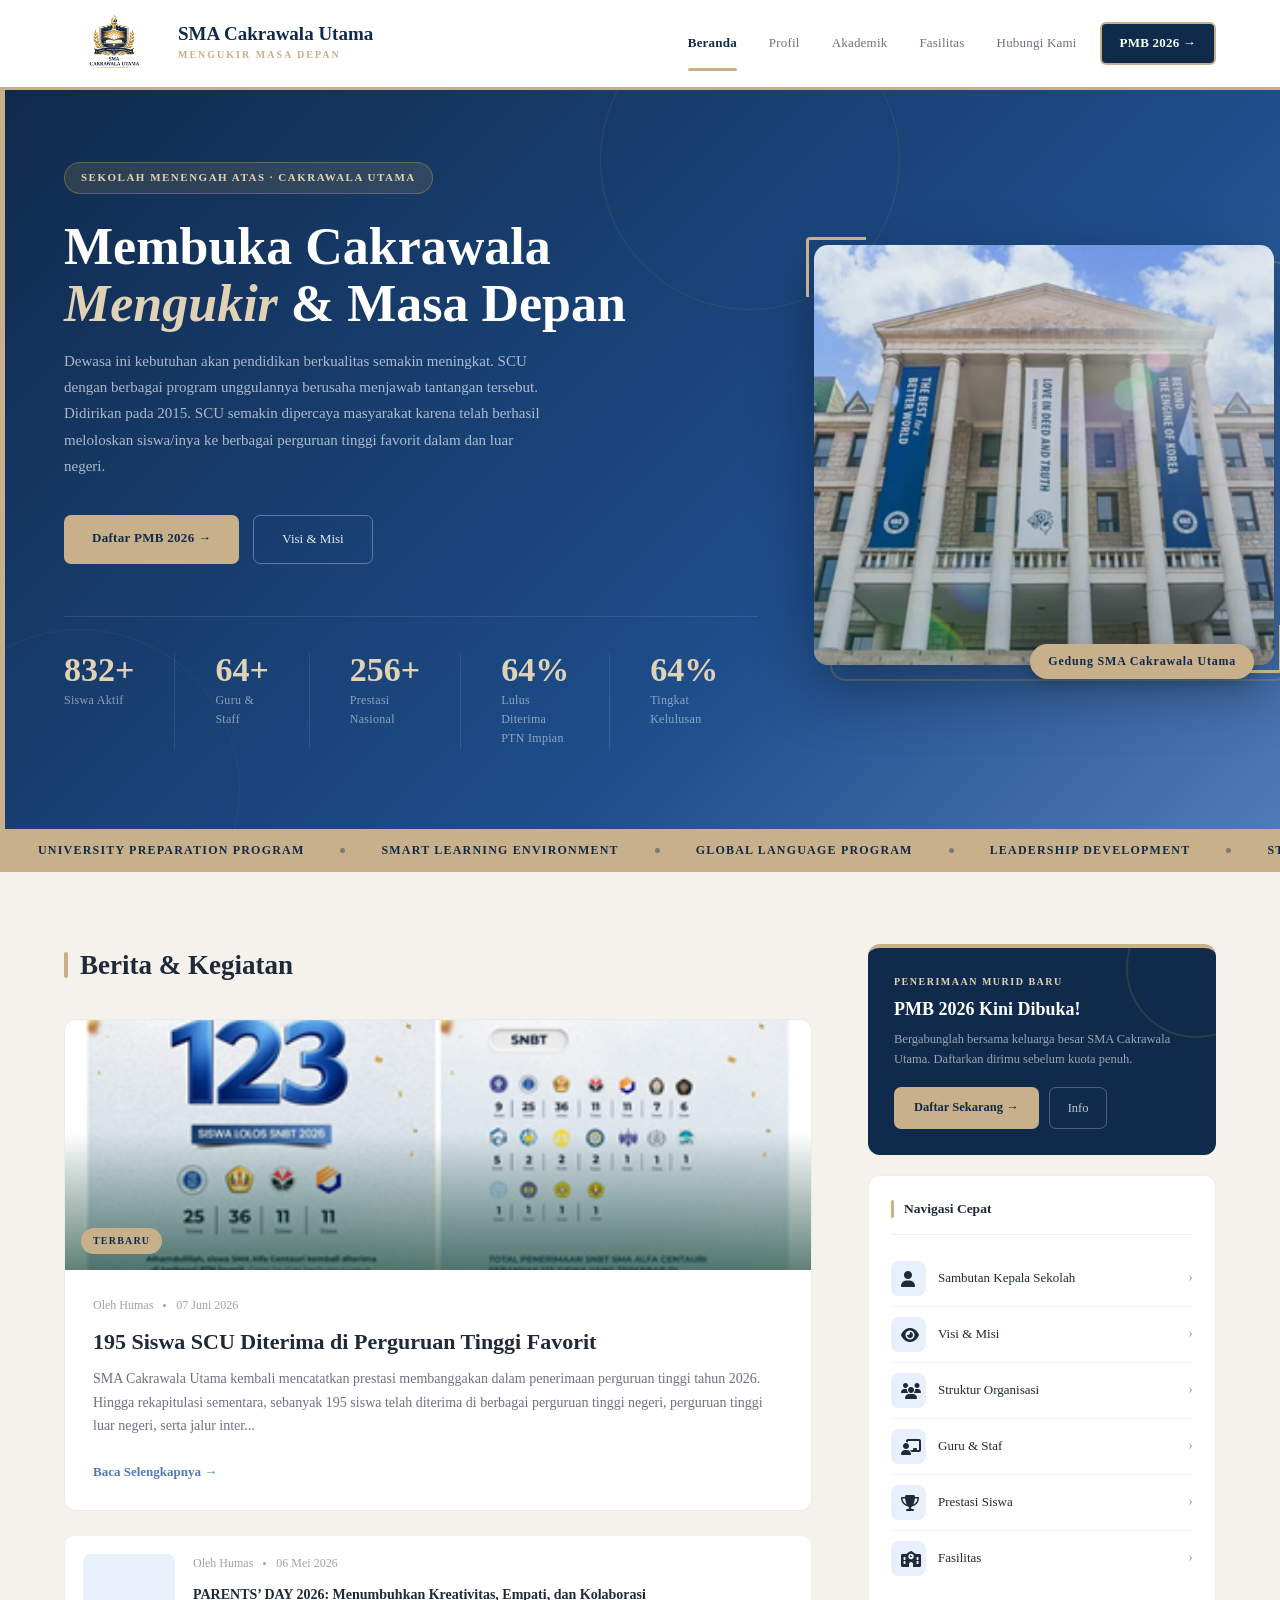
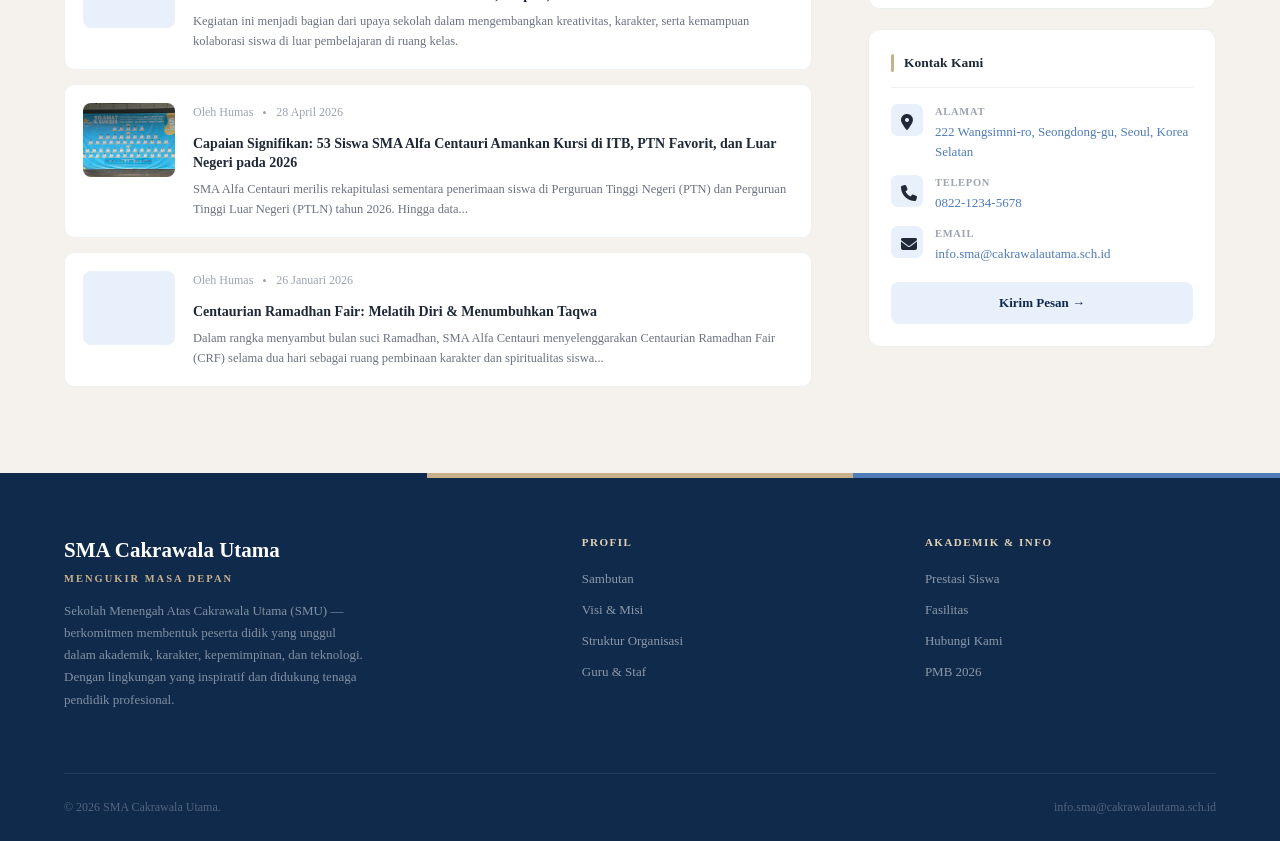
==== commit f59e776a: "mengubah footer dan header, lalu membersihkan tampilan untuk @media 768px" ====
--- a/index.html
+++ b/index.html
@@ -5,18 +5,16 @@
     <meta name="viewport" content="width=device-width, initial-scale=1.0">
     <meta name="description" content="SMA Cakrawala Utama - Sekolah Menengah Atas terkemuka yang berkomitmen membentuk peserta didik unggul dalam akademik, karakter, kepemimpinan, dan teknologi. Lokasi: Seoul.">
     <meta name="keywords" content="SMA, Sekolah Menengah Atas, Pendidikan, Cakrawala Utama, Seoul">
-    <meta name="author" content="SMA Cakrawala Utama">
+    <meta name="author" content="Chanratanaya Zakaria">
     <meta name="robots" content="index, follow">
-    
-    <!-- Open Graph Tags -->
+
     <meta property="og:type" content="website">
     <meta property="og:title" content="SMA Cakrawala Utama - Beranda">
     <meta property="og:description" content="Sekolah Menengah Atas terkemuka mengukir masa depan generasi muda dengan program akademik unggul.">
-    <meta property="og:image" content="/assets/images/pages/logo.png">
+    <meta property="og:image" content="assets/images/pages/logo.png">
     <meta property="og:url" content="https://cakrawalautama.sch.id">
     <meta property="og:site_name" content="SMA Cakrawala Utama">
     
-    <!-- Twitter Card -->
     <meta name="twitter:card" content="summary_large_image">
     <meta name="twitter:title" content="SMA Cakrawala Utama - Beranda">
     <meta name="twitter:description" content="Sekolah Menengah Atas terkemuka mengukir masa depan generasi muda.">
@@ -24,61 +22,42 @@
     
     <title>SMA Cakrawala Utama - Beranda</title>
     <link rel="preconnect" href="https://fonts.googleapis.com">
-    <link rel="stylesheet" href="/assets/css/style.css">
-    <link rel="icon" type="image/jpeg" href="/assets/images/pages/logo.png">
+    <link rel="stylesheet" href="assets/css/style.css">
+    <link rel="icon" type="image/jpeg" href="assets/images/pages/logo.png">
     <link href="https://fonts.googleapis.com/css2?family=Playfair+Display:wght@500;600;700&family=Plus+Jakarta+Sans:wght@300;400;500;600;700&display=swap" rel="stylesheet">
     <link rel="stylesheet" href="https://cdnjs.cloudflare.com/ajax/libs/font-awesome/6.5.1/css/all.min.css">
     
-    <!-- Schema.org Organization Markup -->
     <script type="application/ld+json">
     {
-      "@context": "https://schema.org",
-      "@type": "EducationalOrganization",
-      "name": "SMA Cakrawala Utama",
-      "description": "Sekolah Menengah Atas terkemuka yang berkomitmen membentuk peserta didik unggul dalam akademik, karakter, kepemimpinan, dan teknologi",
-      "url": "https://cakrawalautama.sch.id",
-      "logo": "https://cakrawalautama.sch.id/assets/images/pages/logo.png",
-      "image": "https://cakrawalautama.sch.id/assets/images/pages/logo.png",
-      "telephone": "+62-822-1234-5678",
-      "email": "info.sma@cakrawalautama.sch.id",
-      "address": {
+        "@context": "https://schema.org",
+        "@type": "EducationalOrganization",
+        "name": "SMA Cakrawala Utama",
+        "description": "Sekolah Menengah Atas terkemuka yang berkomitmen membentuk peserta didik unggul dalam akademik, karakter, kepemimpinan, dan teknologi",
+        "url": "https://cakrawalautama.sch.id",
+        "logo": "https://cakrawalautama.sch.id/assets/images/pages/logo.png",
+        "image": "https://cakrawalautama.sch.id/assets/images/pages/logo.png",
+        "telephone": "+62-822-1234-5678",
+        "email": "info.sma@cakrawalautama.sch.id",
+        "address": {
         "@type": "PostalAddress",
         "streetAddress": "222 Wangsimni-ro",
         "addressLocality": "Seoul",
         "addressCountry": "KR"
-      },
-      "sameAs": [
+        },
+        "sameAs": [
         "https://facebook.com/smacakrawalautama",
         "https://instagram.com/smacakrawalautama",
         "https://tiktok.com/@smacakrawalautama"
-      ],
-      "founder": "SMA Cakrawala Utama",
-      "foundingDate": "2020",
-      "alumni": "Alumnus",
-      "educationalCredentialAwarded": "Ijazah SMA"
+        ],
+        "founder": "Yayasan Cakrawala Utama",
+        "foundingDate": "2015",
+        "alumni": "Pemita Rahman, Azizah Nur, Dimas Priyogi, Anjeng Sasmita",
+        "educationalCredentialAwarded": "Ijazah SMA"
     }
     </script>
 </head>
 
 <body>
-    <div class="topbar">
-        <div class="topbar-kiri">
-            <a href="mailto:chanratanayazak@gmail.com">
-                <i class="fa-solid fa-envelope topbar-icon"></i>info.sma@cakrawalautama.sch.id
-            </a>
-
-            <a href="tel:082212345678">
-                <i class="fa-solid fa-phone topbar-icon"></i>0822-1234-5678
-            </a>
-        </div>
-    <div class="topbar-kanan">
-        <a href="https://web.facebook.com/?_rdc=1&_rdr#">Facebook</a>
-        <div class="topbar-divider"></div>
-        <a href="https://www.instagram.com/">Instagram</a>
-        <div class="topbar-divider"></div>
-        <a href="https://www.tiktok.com/">TikTok</a>
-    </div>
-    </div>
 
     <header>
         <div class="logo-area">
@@ -98,25 +77,21 @@
             <a href="profil.html">Profil</a>
             <a href="akademik.html">Akademik</a>
             <a href="fasilitas.html">Fasilitas</a>
-            <a href="blog.html">Blog</a>
             <a href="hubungi.html">Hubungi Kami</a>
             <a href="pmb.html" class="nav-pmb">PMB 2026 →</a>
         </nav>
 
-        <!-- Hamburger Menu Button -->
         <button class="hamburger-menu" id="hamburgerBtn">
             <span></span>
             <span></span>
             <span></span>
         </button>
 
-        <!-- Mobile Menu -->
         <nav class="mobile-menu" id="mobileMenu">
             <a href="index.html">Beranda</a>
             <a href="profil.html">Profil</a>
             <a href="akademik.html">Akademik</a>
             <a href="fasilitas.html">Fasilitas</a>
-            <a href="blog.html">Blog</a>
             <a href="hubungi.html">Hubungi Kami</a>
             <a href="pmb.html" class="nav-pmb-mobile">PMB 2026 →</a>
         </nav>
@@ -139,8 +114,8 @@
                     pada 2015. SCU semakin dipercaya masyarakat karena telah berhasil meloloskan 
                     siswa/inya ke berbagai perguruan tinggi favorit dalam dan luar negeri.</p>
                 <div class="hero-tombol">
-                    <a href="https://pmb.mankotacimahi.sch.id" class="btn-emas">Daftar PMB 2026 →</a>
-                    <a href="https://mankotacimahi.sch.id/visi-misi/" class="btn-outline">Visi & Misi</a>
+                    <a href="pmb.html" class="btn-emas">Daftar PMB 2026 →</a>
+                    <a href="profil.html#visi" class="btn-outline">Visi & Misi</a>
                 </div>
                 <div class="hero-statistik">
                     <div class="stat">
@@ -169,7 +144,7 @@
             <div class="hero-foto fade-right">
                 <div class="hero-foto-frame show">
                     <img
-                    src="/assets/images/pages/hanyang-index.png"
+                    src="assets/images/pages/hanyang-index.png"
                     alt="Gedung SMA Cakrawala Utama"
                     onerror="this.style.background='#155740'; this.style.display='block'">
                 </div>
@@ -202,7 +177,7 @@
         <div class="artikel-featured">
             <div class="artikel-gambar">
                 <img
-                src="/assets/images/blog/berita12.png"
+                src="assets/images/blog/berita12.png"
                 alt="195 Siswa Diterima PTN"
                 onerror="this.style.display='none'">
                 <span class="badge-terbaru">Terbaru</span>
@@ -214,7 +189,7 @@
                     <span>07 Juni 2026</span>
                 </div>
                 <h4>
-                    <a href="https://smaalfacentauri.sch.id/Konten/blog/102">
+                    <a href="#">
                         195 Siswa SCU Diterima di Perguruan Tinggi Favorit
                     </a>
                 </h4>
@@ -222,7 +197,7 @@
                     Hingga rekapitulasi sementara, sebanyak 195 siswa telah diterima di berbagai perguruan tinggi negeri, 
                     perguruan tinggi luar negeri, serta jalur inter...
                 </p>
-                <a href="https://smaalfacentauri.sch.id/Konten/blog/102" class="baca-lagi">
+                <a href="#" class="baca-lagi">
                 Baca Selengkapnya →
                 </a>
             </div>
@@ -231,8 +206,8 @@
         <div class="artikel-card">
             <div class="artikel-card-thumb">
                 <img
-                src="/assets/images/blog/berita11.png"
-                alt="Tim Futsal"
+                src="assets/images/blog/berita11.png"
+                alt="53 Siswa"
                 onerror="this.style.display='none'"
                 >
             </div>
@@ -243,7 +218,7 @@
                     <span>06 Mei 2026</span>
                 </div>
                 <h5>
-                    <a href="https://smaalfacentauri.sch.id/Konten/blog/101">
+                    <a href="#">
                         PARENTS’ DAY 2026: Menumbuhkan Kreativitas, Empati, dan Kolaborasi
                     </a>
                 </h5>
@@ -255,7 +230,7 @@
         <div class="artikel-card">
             <div class="artikel-card-thumb">
                 <img
-                src="/assets/images/blog/berita10.png"
+                src="assets/images/blog/berita10.png"
                 alt="Tim Futsal"
                 onerror="this.style.display='none'"
                 >
@@ -267,7 +242,7 @@
                     <span>28 April 2026</span>
                 </div>
                 <h5>
-                    <a href="https://mankotacimahi.sch.id/2026/02/15/83/">
+                    <a href="#">
                         Capaian Signifikan: 53 Siswa SMA Alfa Centauri Amankan Kursi di ITB, PTN Favorit, dan Luar Negeri pada 2026
                     </a>
                 </h5>
@@ -279,7 +254,7 @@
         <div class="artikel-card">
             <div class="artikel-card-thumb">
                 <img
-                src="/assets/images/blog/berita09.png"
+                src="assets/images/blog/berita09.png"
                 alt="Salat Ghaib"
                 onerror="this.style.display='none'">
             </div>
@@ -290,7 +265,7 @@
                     <span>26 Januari 2026</span>
                 </div>
                 <h5>
-                <a href="https://mankotacimahi.sch.id/2026/01/26/salat-ghaib-untuk-korban-tanah-longsor-pasir-langu-kabupaten-bandung-barat/">
+                <a href="#">
                     Centaurian Ramadhan Fair: Melatih Diri & Menumbuhkan Taqwa
                 </a>
                 </h5>
@@ -307,55 +282,50 @@
             <p>Bergabunglah bersama keluarga besar SMA Cakrawala Utama. Daftarkan dirimu sebelum kuota penuh.</p>
 
             <div class="pmb-tombol">
-                <a href="https://pmb.mankotacimahi.sch.id" class="daftar">Daftar Sekarang →</a>
-                <a href="https://mankotacimahi.sch.id/hubungi-kami/" class="info">Info</a>
+                <a href="pmb.html" class="daftar">Daftar Sekarang →</a>
+                <a href="hubungi.html" class="info">Info</a>
             </div>
         </div>
 
         <div class="sidebar-kartu">
         <div class="sidebar-label"><h4>Navigasi Cepat</h4></div>
 
-        <a href="https://mankotacimahi.sch.id/sambutan/" class="quick-link">
+        <a href="profil.html#sambutan" class="quick-link">
             <div class="ql-ikon"><i class="fa-solid fa-user"></i></div>
-            <span class="ql-teks">Sambutan Kepala Madrasah</span>
-            <span class="ql-panah">›</span>
-        </a>
-
-        <a href="https://mankotacimahi.sch.id/visi-misi/" class="quick-link">
+            <span class="ql-teks">Sambutan Kepala Sekolah</span>
+            <span class="ql-panah">›</span>
+        </a>
+
+        <a href="profil.html#visi" class="quick-link">
             <div class="ql-ikon"><i class="fa-solid fa-eye"></i></div>
             <span class="ql-teks">Visi &amp; Misi</span>
             <span class="ql-panah">›</span>
         </a>
 
-        <a href="https://mankotacimahi.sch.id/struktur-organisasi/" class="quick-link">
+        <a href="profil.html#struktur" class="quick-link">
             <div class="ql-ikon"><i class="fa-solid fa-users"></i></div>
             <span class="ql-teks">Struktur Organisasi</span>
             <span class="ql-panah">›</span>
         </a>
 
-        <a href="https://mankotacimahi.sch.id/guru-dan-staf/" class="quick-link">
+        <a href="profil.html#guru" class="quick-link">
             <div class="ql-ikon"><i class="fa-solid fa-chalkboard-user"></i></svg></div>
             <span class="ql-teks">Guru &amp; Staf</span>
             <span class="ql-panah">›</span>
         </a>
 
-        <a href="https://mankotacimahi.sch.id/prestasi-siswa/" class="quick-link">
+        <a href="akademik.html#prestasi-akademik" class="quick-link">
             <div class="ql-ikon"><i class="fa-solid fa-trophy"></i></div>
             <span class="ql-teks">Prestasi Siswa</span>
             <span class="ql-panah">›</span>
         </a>
 
-        <a href="https://mankotacimahi.sch.id/fasilitas/" class="quick-link">
+        <a href="fasilitas.html" class="quick-link">
             <div class="ql-ikon"><i class="fa-solid fa-school"></i></div>
             <span class="ql-teks">Fasilitas</span>
             <span class="ql-panah">›</span>
         </a>
 
-        <a href="https://mankotacimahi.sch.id/kurikulum/" class="quick-link">
-            <div class="ql-ikon"><i class="fa-solid fa-book-bookmark"></i></div>
-            <span class="ql-teks">Kurikulum</span>
-            <span class="ql-panah">›</span>
-        </a>
         </div>
 
         <div class="sidebar-kartu">
@@ -376,7 +346,7 @@
             <div class="kontak-teks"><strong>Email</strong><a href="mailto:info.sma@cakrawalautama.sch.id">info.sma@cakrawalautama.sch.id</a></div>
         </div>
 
-        <a href="tel:082212345678" class="btn-pesan">Kirim Pesan →</a>
+        <a href="hubungi.html" class="btn-pesan">Kirim Pesan →</a>
         </div>
 
     </aside>
@@ -396,27 +366,20 @@
                 <p>Sekolah Menengah Atas Cakrawala Utama (SMU) — berkomitmen membentuk peserta didik yang 
                     unggul dalam akademik, karakter, kepemimpinan, dan teknologi. Dengan lingkungan yang inspiratif dan didukung tenaga pendidik 
                     profesional.</p>
-                
-                <div class="footer-sosial">
-                    <a href="https://facebook.com/mankotacimahi" class="sosial-btn"><i class="fa-brands fa-facebook"></i></a>
-                    <a href="https://instagram.com/mankotacimahi_official" class="sosial-btn"><i class="fa-brands fa-instagram"></i></a>
-                    <a href="https://tiktok.com/mankotacimahi" class="sosial-btn"><i class="fa-brands fa-tiktok"></i></a>
-                </div>
             </div>
             <div class="footer-kolom">
                 <h4>Profil</h4>
-                <a href="https://mankotacimahi.sch.id/sambutan/">Sambutan</a>
-                <a href="https://mankotacimahi.sch.id/visi-misi/">Visi &amp; Misi</a>
-                <a href="https://mankotacimahi.sch.id/struktur-organisasi/">Struktur Organisasi</a>
-                <a href="https://mankotacimahi.sch.id/guru-dan-staf/">Guru &amp; Staf</a>
+                <a href="profil.html#sambutan">Sambutan</a>
+                <a href="profil.html#visi">Visi &amp; Misi</a>
+                <a href="profil.html#struktur">Struktur Organisasi</a>
+                <a href="profil.html#guru">Guru &amp; Staf</a>
             </div>
             <div class="footer-kolom">
                 <h4>Akademik &amp; Info</h4>
-                <a href="https://mankotacimahi.sch.id/kurikulum/">Kurikulum</a>
-                <a href="https://mankotacimahi.sch.id/prestasi-siswa/">Prestasi Siswa</a>
-                <a href="https://mankotacimahi.sch.id/fasilitas/">Fasilitas</a>
-                <a href="https://mankotacimahi.sch.id/hubungi-kami/">Hubungi Kami</a>
-                <a href="https://pmb.mankotacimahi.sch.id">PMB 2026 </a>
+                <a href="akademik.html#prestasi">Prestasi Siswa</a>
+                <a href="fasilitas.html">Fasilitas</a>
+                <a href="hubungi.html">Hubungi Kami</a>
+                <a href="pmb.html">PMB 2026 </a>
             </div>
         </div>
         <div class="footer-bawah">
@@ -427,7 +390,6 @@
 
     <script src="/assets/js/script.js"></script>
 
-    <!-- Back-to-Top Button -->
     <button class="back-to-top" id="backToTopBtn">
         <i class="fa-solid fa-chevron-up"></i>
     </button>
--- a/assets/css/style.css
+++ b/assets/css/style.css
@@ -3608,3 +3608,9 @@
     font-size: 20px;
   }
 }
+
+.strip-garis{
+  width: 100%;
+  height: 5px;
+  background-color: var(--emas);
+}
